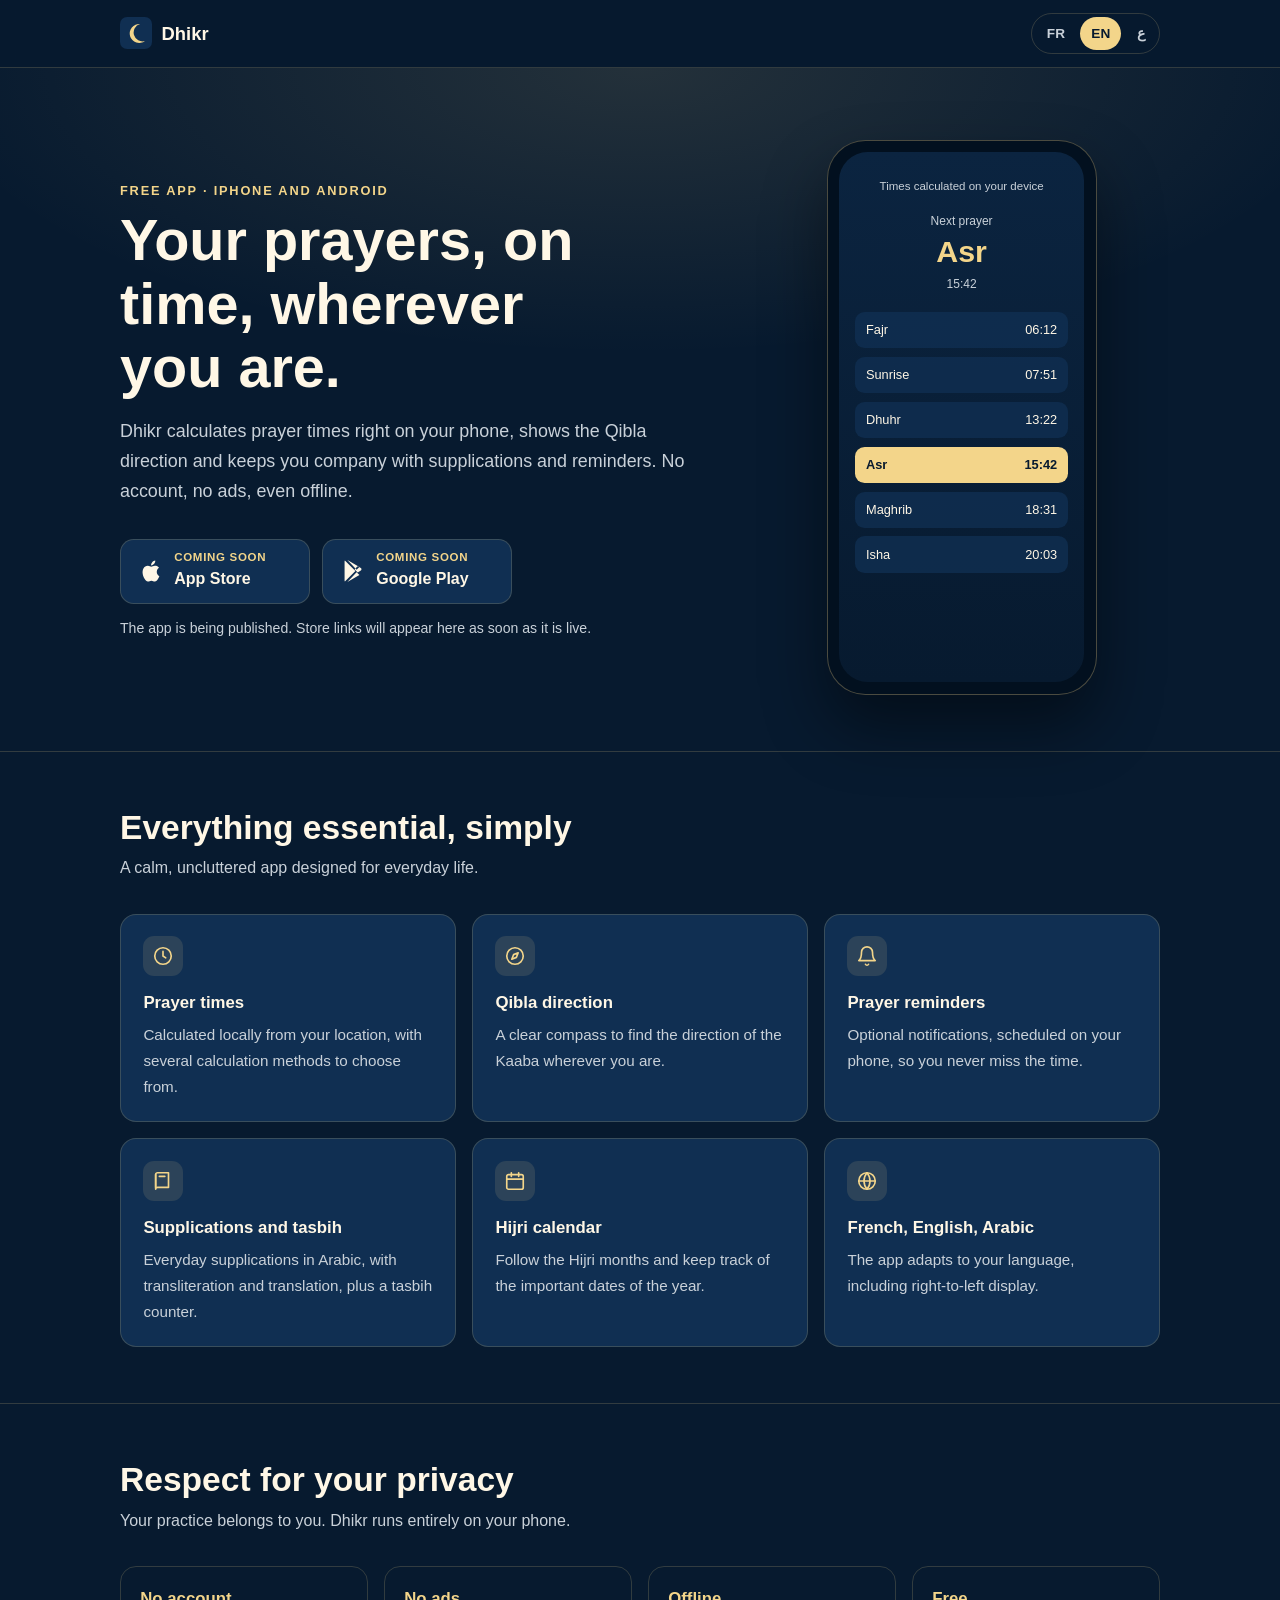
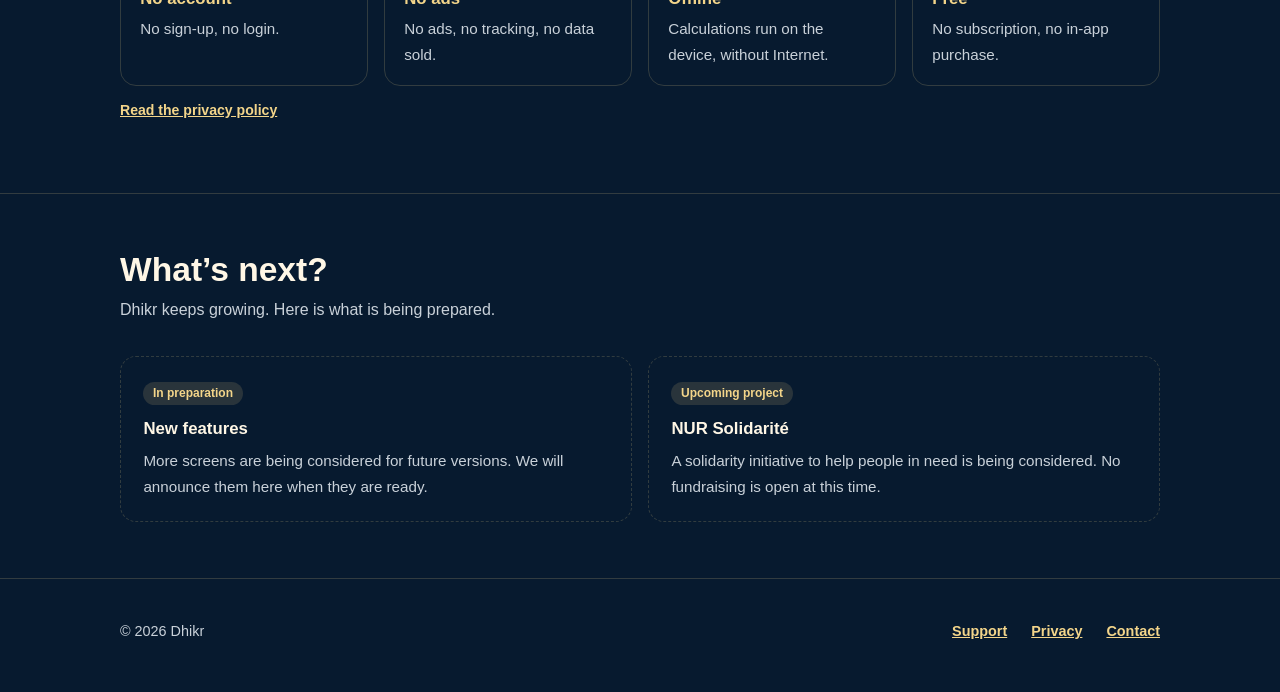
==== index.html @ a5e473da "Ajoute la page d'accueil du site Dhikr (FR/EN/AR) Page vitrine statique : fonctionnalités, confident" ====
<!doctype html>
<html lang="fr" dir="ltr">
  <head>
    <meta charset="utf-8" />
    <meta name="viewport" content="width=device-width, initial-scale=1" />
    <meta name="description" content="Dhikr : horaires de prière, Qibla, invocations et rappels. Gratuit, sans compte, sans publicité, fonctionne hors ligne." />
    <meta name="theme-color" content="#071a2f" />
    <title>Dhikr — Horaires de prière et rappels</title>
    <link rel="icon" href="data:image/svg+xml,%3Csvg xmlns='http://www.w3.org/2000/svg' viewBox='0 0 64 64'%3E%3Crect width='64' height='64' rx='14' fill='%23071a2f'/%3E%3Cpath d='M40 14a19 19 0 1 0 10 34A16 16 0 1 1 40 14z' fill='%23f3d58a'/%3E%3C/svg%3E" />
    <style>
      :root { color-scheme: dark; --night: #071a2f; --night-2: #0b2440; --surface: #102f52; --ivory: #fff7e6; --muted: #c9d1d9; --gold: #f3d58a; --line: rgba(243, 213, 138, .18); }
      * { box-sizing: border-box; }
      html { scroll-behavior: smooth; }
      body { margin: 0; min-height: 100vh; background: var(--night); color: var(--ivory); font: 16px/1.7 -apple-system, BlinkMacSystemFont, "Segoe UI", Tahoma, sans-serif; }
      [dir="rtl"] body { font-family: "Geeza Pro", "Noto Naskh Arabic", Tahoma, -apple-system, sans-serif; font-size: 17px; }
      a { color: var(--gold); font-weight: 650; }
      .wrap { width: min(100% - 2rem, 1040px); margin: 0 auto; }

      header { position: sticky; top: 0; z-index: 10; background: rgba(7, 26, 47, .88); backdrop-filter: blur(10px); -webkit-backdrop-filter: blur(10px); border-bottom: 1px solid var(--line); }
      .bar { display: flex; align-items: center; justify-content: space-between; gap: 1rem; padding: .8rem 0; }
      .brand { display: flex; align-items: center; gap: .6rem; color: var(--ivory); text-decoration: none; font-weight: 750; font-size: 1.15rem; }
      .brand svg { width: 32px; height: 32px; flex: none; }
      .langs { display: flex; gap: .25rem; padding: .2rem; border: 1px solid var(--line); border-radius: 999px; }
      .langs button { appearance: none; border: 0; background: transparent; color: var(--muted); font: inherit; font-size: .85rem; font-weight: 650; padding: .3rem .7rem; border-radius: 999px; cursor: pointer; }
      .langs button[aria-pressed="true"] { background: var(--gold); color: var(--night); }

      .hero { padding: 4.5rem 0 3.5rem; background: radial-gradient(ellipse 80% 60% at 50% 0%, rgba(243, 213, 138, .12), transparent 70%); }
      .hero-grid { display: grid; grid-template-columns: 1.2fr .8fr; gap: 3rem; align-items: center; }
      .eyebrow { color: var(--gold); font-size: .8rem; font-weight: 700; letter-spacing: .14em; text-transform: uppercase; }
      [dir="rtl"] .eyebrow { letter-spacing: 0; font-size: .95rem; }
      h1 { margin: .5rem 0 1rem; font-size: clamp(2.2rem, 6vw, 3.6rem); line-height: 1.1; text-wrap: balance; }
      .lead { color: var(--muted); font-size: 1.12rem; max-width: 34em; margin: 0; }
      .stores { display: flex; flex-wrap: wrap; gap: .75rem; margin-top: 2rem; }
      .store { display: flex; align-items: center; gap: .6rem; padding: .65rem 1.1rem; border: 1px solid var(--line); border-radius: .85rem; background: var(--surface); color: var(--ivory); min-width: 190px; }
      .store svg { width: 26px; height: 26px; flex: none; fill: var(--ivory); }
      .store small { display: block; color: var(--gold); font-size: .72rem; font-weight: 700; letter-spacing: .06em; text-transform: uppercase; line-height: 1.3; }
      [dir="rtl"] .store small { letter-spacing: 0; }
      .store span { font-weight: 700; line-height: 1.3; }
      .note { margin-top: .8rem; color: var(--muted); font-size: .88rem; }

      .phone { justify-self: center; width: min(100%, 270px); aspect-ratio: 9 / 18.5; border-radius: 2.4rem; padding: .7rem; background: #02101f; border: 1px solid rgba(243, 213, 138, .3); box-shadow: 0 2rem 4rem rgba(0, 0, 0, .45); }
      .screen { height: 100%; border-radius: 1.8rem; background: linear-gradient(180deg, var(--night-2), var(--night)); padding: 1.6rem 1rem 1rem; display: flex; flex-direction: column; gap: .55rem; overflow: hidden; }
      .screen .city { color: var(--muted); font-size: .72rem; text-align: center; }
      .screen .next { text-align: center; margin-bottom: .4rem; }
      .screen .next b { display: block; color: var(--gold); font-size: 1.9rem; line-height: 1.2; font-variant-numeric: tabular-nums; }
      .screen .next span { color: var(--muted); font-size: .75rem; }
      .row { display: flex; justify-content: space-between; padding: .45rem .7rem; border-radius: .6rem; background: rgba(16, 47, 82, .8); font-size: .8rem; font-variant-numeric: tabular-nums; }
      .row.on { background: var(--gold); color: var(--night); font-weight: 700; }

      section.block { padding: 3.5rem 0; border-top: 1px solid var(--line); }
      h2 { margin: 0 0 .4rem; font-size: clamp(1.5rem, 4vw, 2.1rem); line-height: 1.2; }
      .sub { color: var(--muted); margin: 0 0 2rem; max-width: 40em; }
      .grid { display: grid; grid-template-columns: repeat(3, 1fr); gap: 1rem; }
      .card { padding: 1.35rem 1.4rem; border: 1px solid var(--line); border-radius: 1rem; background: var(--surface); }
      .card .ic { width: 40px; height: 40px; border-radius: .7rem; display: grid; place-items: center; background: rgba(243, 213, 138, .12); margin-bottom: .8rem; }
      .card .ic svg { width: 22px; height: 22px; stroke: var(--gold); fill: none; stroke-width: 1.8; stroke-linecap: round; stroke-linejoin: round; }
      .card h3 { margin: 0 0 .3rem; font-size: 1.05rem; color: var(--ivory); }
      .card p { margin: 0; color: var(--muted); font-size: .95rem; }

      .promise { display: grid; grid-template-columns: repeat(4, 1fr); gap: 1rem; list-style: none; padding: 0; margin: 0; }
      .promise li { padding: 1.1rem 1.2rem; border-radius: 1rem; border: 1px solid var(--line); color: var(--muted); font-size: .95rem; }
      .promise b { display: block; color: var(--gold); font-size: 1.05rem; margin-bottom: .15rem; }

      .soon { display: grid; grid-template-columns: 1fr 1fr; gap: 1rem; }
      .soon .card { background: transparent; border-style: dashed; }
      .tag { display: inline-block; padding: .1rem .6rem; border-radius: 999px; background: rgba(243, 213, 138, .14); color: var(--gold); font-size: .75rem; font-weight: 700; margin-bottom: .6rem; }

      footer { padding: 2.5rem 0 3rem; border-top: 1px solid var(--line); color: var(--muted); font-size: .9rem; }
      .foot { display: flex; flex-wrap: wrap; gap: 1rem 2rem; justify-content: space-between; align-items: center; }
      .foot nav { display: flex; flex-wrap: wrap; gap: 1rem 1.5rem; }

      @media (max-width: 820px) {
        .hero { padding-top: 3rem; }
        .hero-grid { grid-template-columns: 1fr; gap: 2.5rem; }
        .grid { grid-template-columns: 1fr 1fr; }
        .promise { grid-template-columns: 1fr 1fr; }
      }
      @media (max-width: 540px) {
        .grid, .promise, .soon { grid-template-columns: 1fr; }
        .store { flex: 1 1 100%; }
        .brand span { display: none; }
      }
    </style>
  </head>
  <body>
    <header>
      <div class="wrap bar">
        <a class="brand" href="#top" aria-label="Dhikr">
          <svg viewBox="0 0 64 64" aria-hidden="true"><rect width="64" height="64" rx="14" fill="#102f52"/><path d="M40 14a19 19 0 1 0 10 34A16 16 0 1 1 40 14z" fill="#f3d58a"/></svg>
          <span>Dhikr</span>
        </a>
        <div class="langs" role="group" aria-label="Langue / Language / اللغة">
          <button type="button" data-lang="fr" aria-pressed="true">FR</button>
          <button type="button" data-lang="en" aria-pressed="false">EN</button>
          <button type="button" data-lang="ar" aria-pressed="false">ع</button>
        </div>
      </div>
    </header>

    <main id="top">
      <section class="hero">
        <div class="wrap hero-grid">
          <div>
            <div class="eyebrow" data-i18n="eyebrow">Application gratuite · iPhone et Android</div>
            <h1 data-i18n="title">Vos prières, à l’heure, où que vous soyez.</h1>
            <p class="lead" data-i18n="lead">Dhikr calcule les horaires de prière directement sur votre téléphone, indique la direction de la Qibla et vous accompagne avec des invocations et des rappels. Sans compte, sans publicité, même hors ligne.</p>
            <div class="stores">
              <div class="store">
                <svg viewBox="0 0 24 24" aria-hidden="true"><path d="M16.4 12.6c0-2.4 2-3.6 2.1-3.6-1.1-1.7-2.9-1.9-3.5-1.9-1.5-.2-2.9.9-3.7.9-.8 0-1.9-.9-3.2-.8-1.6 0-3.1 1-4 2.4-1.7 3-.4 7.4 1.2 9.8.8 1.2 1.8 2.5 3 2.4 1.2 0 1.7-.8 3.1-.8 1.5 0 1.9.8 3.2.8 1.3 0 2.1-1.2 2.9-2.4.9-1.4 1.3-2.7 1.3-2.8 0 0-2.4-.9-2.4-4zM14 5.4c.7-.8 1.1-1.9 1-3-1 0-2.1.7-2.8 1.5-.6.7-1.2 1.8-1 2.9 1.1.1 2.1-.6 2.8-1.4z"/></svg>
                <div><small data-i18n="soon">Bientôt</small><span>App Store</span></div>
              </div>
              <div class="store">
                <svg viewBox="0 0 24 24" aria-hidden="true"><path d="M3.6 2.3c-.2.2-.3.5-.3.9v17.6c0 .4.1.7.3.9l9.7-9.7L3.6 2.3zm10.8 10.8 2.6 2.6-11.1 6.4 8.5-9zm3.9-3.9-2.9-1.7-2.9 2.9 2.9 2.9 2.9-1.7c.8-.5.8-1.9 0-2.4zM5.9 1.9l11.1 6.4-2.6 2.6-8.5-9z"/></svg>
                <div><small data-i18n="soon">Bientôt</small><span>Google Play</span></div>
              </div>
            </div>
            <p class="note" data-i18n="storeNote">L’application est en cours de publication. Les liens apparaîtront ici dès sa mise en ligne.</p>
          </div>

          <div class="phone" aria-hidden="true">
            <div class="screen">
              <div class="city" data-i18n="mockCity">Horaires calculés sur l’appareil</div>
              <div class="next"><span data-i18n="mockNext">Prochaine prière</span><b data-i18n="asr">Asr</b><span>15:42</span></div>
              <div class="row"><span data-i18n="fajr">Fajr</span><span>06:12</span></div>
              <div class="row"><span data-i18n="sunrise">Lever du soleil</span><span>07:51</span></div>
              <div class="row"><span data-i18n="dhuhr">Dhuhr</span><span>13:22</span></div>
              <div class="row on"><span data-i18n="asr">Asr</span><span>15:42</span></div>
              <div class="row"><span data-i18n="maghrib">Maghrib</span><span>18:31</span></div>
              <div class="row"><span data-i18n="isha">Isha</span><span>20:03</span></div>
            </div>
          </div>
        </div>
      </section>

      <section class="block" id="features">
        <div class="wrap">
          <h2 data-i18n="featTitle">Tout l’essentiel, simplement</h2>
          <p class="sub" data-i18n="featSub">Une application sobre et apaisante, pensée pour le quotidien.</p>
          <div class="grid">
            <div class="card">
              <div class="ic"><svg viewBox="0 0 24 24"><circle cx="12" cy="12" r="9"/><path d="M12 7v5l3 2"/></svg></div>
              <h3 data-i18n="f1t">Horaires de prière</h3>
              <p data-i18n="f1p">Calculés localement selon votre position, avec plusieurs méthodes de calcul au choix.</p>
            </div>
            <div class="card">
              <div class="ic"><svg viewBox="0 0 24 24"><circle cx="12" cy="12" r="9"/><path d="m15.5 8.5-2 5-5 2 2-5z"/></svg></div>
              <h3 data-i18n="f2t">Direction de la Qibla</h3>
              <p data-i18n="f2p">Une boussole claire pour trouver la direction de la Kaaba où que vous soyez.</p>
            </div>
            <div class="card">
              <div class="ic"><svg viewBox="0 0 24 24"><path d="M6 8a6 6 0 0 1 12 0c0 7 3 9 3 9H3s3-2 3-9"/><path d="M10.3 21a1.9 1.9 0 0 0 3.4 0"/></svg></div>
              <h3 data-i18n="f3t">Rappels de prière</h3>
              <p data-i18n="f3p">Des notifications facultatives, programmées sur votre téléphone, pour ne pas manquer l’heure.</p>
            </div>
            <div class="card">
              <div class="ic"><svg viewBox="0 0 24 24"><path d="M4 5a2 2 0 0 1 2-2h12v16H6a2 2 0 0 0-2 2z"/><path d="M4 19V5M8 7h6"/></svg></div>
              <h3 data-i18n="f4t">Invocations et tasbih</h3>
              <p data-i18n="f4p">Des invocations du quotidien en arabe, avec translittération et traduction, et un compteur de tasbih.</p>
            </div>
            <div class="card">
              <div class="ic"><svg viewBox="0 0 24 24"><rect x="3" y="5" width="18" height="16" rx="2"/><path d="M3 10h18M8 3v4M16 3v4"/></svg></div>
              <h3 data-i18n="f5t">Calendrier hégirien</h3>
              <p data-i18n="f5p">Suivez les mois hégiriens et repérez les dates importantes de l’année.</p>
            </div>
            <div class="card">
              <div class="ic"><svg viewBox="0 0 24 24"><circle cx="12" cy="12" r="9"/><path d="M3 12h18M12 3a14 14 0 0 1 0 18M12 3a14 14 0 0 0 0 18"/></svg></div>
              <h3 data-i18n="f6t">Français, anglais, arabe</h3>
              <p data-i18n="f6p">L’application s’adapte à votre langue, y compris l’affichage de droite à gauche.</p>
            </div>
          </div>
        </div>
      </section>

      <section class="block" id="privacy">
        <div class="wrap">
          <h2 data-i18n="privTitle">Respect de votre vie privée</h2>
          <p class="sub" data-i18n="privSub">Votre pratique vous appartient. Dhikr fonctionne entièrement sur votre téléphone.</p>
          <ul class="promise">
            <li><b data-i18n="p1t">Sans compte</b><span data-i18n="p1p">Aucune inscription, aucune connexion.</span></li>
            <li><b data-i18n="p2t">Sans publicité</b><span data-i18n="p2p">Ni pub, ni suivi, ni revente de données.</span></li>
            <li><b data-i18n="p3t">Hors ligne</b><span data-i18n="p3p">Les calculs se font sur l’appareil, sans Internet.</span></li>
            <li><b data-i18n="p4t">Gratuit</b><span data-i18n="p4p">Aucun abonnement ni achat intégré.</span></li>
          </ul>
          <p class="note"><a href="privacy.html" data-i18n="privLink">Lire la politique de confidentialité</a></p>
        </div>
      </section>

      <section class="block" id="soon">
        <div class="wrap">
          <h2 data-i18n="soonTitle">Et ensuite&nbsp;?</h2>
          <p class="sub" data-i18n="soonSub">Dhikr continue de grandir. Voici ce qui est en préparation.</p>
          <div class="soon">
            <div class="card">
              <span class="tag" data-i18n="tagPrep">En préparation</span>
              <h3 data-i18n="s1t">De nouvelles fonctionnalités</h3>
              <p data-i18n="s1p">D’autres écrans sont à l’étude pour les prochaines versions. Nous les annoncerons ici lorsqu’ils seront prêts.</p>
            </div>
            <div class="card">
              <span class="tag" data-i18n="tagProject">Projet à venir</span>
              <h3>NUR Solidarité</h3>
              <p data-i18n="s2p">Une initiative solidaire pour aider les personnes dans le besoin est en cours de réflexion. Aucune collecte n’est ouverte pour le moment.</p>
            </div>
          </div>
        </div>
      </section>
    </main>

    <footer>
      <div class="wrap foot">
        <div>© 2026 Dhikr</div>
        <nav>
          <a href="support.html" data-i18n="navSupport">Assistance</a>
          <a href="privacy.html" data-i18n="navPrivacy">Confidentialité</a>
          <a href="mailto:saidtarekflst@gmail.com" data-i18n="navContact">Contact</a>
        </nav>
      </div>
    </footer>

    <script>
      (function () {
        var T = {
          en: {
            _title: "Dhikr — Prayer times and reminders",
            eyebrow: "Free app · iPhone and Android",
            title: "Your prayers, on time, wherever you are.",
            lead: "Dhikr calculates prayer times right on your phone, shows the Qibla direction and keeps you company with supplications and reminders. No account, no ads, even offline.",
            soon: "Coming soon",
            storeNote: "The app is being published. Store links will appear here as soon as it is live.",
            mockCity: "Times calculated on your device",
            mockNext: "Next prayer",
            fajr: "Fajr", sunrise: "Sunrise", dhuhr: "Dhuhr", asr: "Asr", maghrib: "Maghrib", isha: "Isha",
            featTitle: "Everything essential, simply",
            featSub: "A calm, uncluttered app designed for everyday life.",
            f1t: "Prayer times", f1p: "Calculated locally from your location, with several calculation methods to choose from.",
            f2t: "Qibla direction", f2p: "A clear compass to find the direction of the Kaaba wherever you are.",
            f3t: "Prayer reminders", f3p: "Optional notifications, scheduled on your phone, so you never miss the time.",
            f4t: "Supplications and tasbih", f4p: "Everyday supplications in Arabic, with transliteration and translation, plus a tasbih counter.",
            f5t: "Hijri calendar", f5p: "Follow the Hijri months and keep track of the important dates of the year.",
            f6t: "French, English, Arabic", f6p: "The app adapts to your language, including right-to-left display.",
            privTitle: "Respect for your privacy",
            privSub: "Your practice belongs to you. Dhikr runs entirely on your phone.",
            p1t: "No account", p1p: "No sign-up, no login.",
            p2t: "No ads", p2p: "No ads, no tracking, no data sold.",
            p3t: "Offline", p3p: "Calculations run on the device, without Internet.",
            p4t: "Free", p4p: "No subscription, no in-app purchase.",
            privLink: "Read the privacy policy",
            soonTitle: "What’s next?",
            soonSub: "Dhikr keeps growing. Here is what is being prepared.",
            tagPrep: "In preparation", tagProject: "Upcoming project",
            s1t: "New features", s1p: "More screens are being considered for future versions. We will announce them here when they are ready.",
            s2p: "A solidarity initiative to help people in need is being considered. No fundraising is open at this time.",
            navSupport: "Support", navPrivacy: "Privacy", navContact: "Contact"
          },
          ar: {
            _title: "ذِكْر — مواقيت الصلاة والتذكير",
            eyebrow: "تطبيق مجاني · آيفون وأندرويد",
            title: "صلاتك في وقتها، أينما كنت.",
            lead: "يحسب «ذِكْر» مواقيت الصلاة مباشرة على هاتفك، ويحدد اتجاه القبلة، ويرافقك بالأدعية والتذكيرات. دون حساب، ودون إعلانات، حتى دون اتصال بالإنترنت.",
            soon: "قريبًا",
            storeNote: "التطبيق قيد النشر. ستظهر روابط المتاجر هنا فور إتاحته.",
            mockCity: "مواقيت محسوبة على جهازك",
            mockNext: "الصلاة القادمة",
            fajr: "الفجر", sunrise: "الشروق", dhuhr: "الظهر", asr: "العصر", maghrib: "المغرب", isha: "العشاء",
            featTitle: "كل ما هو أساسي، ببساطة",
            featSub: "تطبيق هادئ وبسيط، مصمم للحياة اليومية.",
            f1t: "مواقيت الصلاة", f1p: "تُحسب محليًا حسب موقعك، مع عدة طرق حساب للاختيار.",
            f2t: "اتجاه القبلة", f2p: "بوصلة واضحة لمعرفة اتجاه الكعبة أينما كنت.",
            f3t: "تذكير بالصلاة", f3p: "إشعارات اختيارية تُبرمج على هاتفك حتى لا يفوتك الوقت.",
            f4t: "الأدعية والتسبيح", f4p: "أدعية يومية بالعربية، مع النطق بالحروف اللاتينية والترجمة، وعدّاد للتسبيح.",
            f5t: "التقويم الهجري", f5p: "تابع الأشهر الهجرية والمناسبات المهمة في السنة.",
            f6t: "الفرنسية والإنجليزية والعربية", f6p: "يتكيف التطبيق مع لغتك، بما في ذلك العرض من اليمين إلى اليسار.",
            privTitle: "احترام خصوصيتك",
            privSub: "عبادتك ملك لك. يعمل «ذِكْر» بالكامل على هاتفك.",
            p1t: "دون حساب", p1p: "لا تسجيل ولا دخول.",
            p2t: "دون إعلانات", p2p: "لا إعلانات ولا تتبع ولا بيع للبيانات.",
            p3t: "دون إنترنت", p3p: "تتم الحسابات على الجهاز دون اتصال.",
            p4t: "مجاني", p4p: "لا اشتراك ولا مشتريات داخل التطبيق.",
            privLink: "اقرأ سياسة الخصوصية (بالفرنسية)",
            soonTitle: "وماذا بعد؟",
            soonSub: "«ذِكْر» يواصل النمو. إليك ما يجري إعداده.",
            tagPrep: "قيد الإعداد", tagProject: "مشروع قادم",
            s1t: "ميزات جديدة", s1p: "شاشات أخرى قيد الدراسة للإصدارات القادمة. سنعلن عنها هنا عندما تكون جاهزة.",
            s2p: "مبادرة تضامنية لمساعدة المحتاجين قيد التفكير. لا يوجد أي جمع للتبرعات حاليًا.",
            navSupport: "المساعدة", navPrivacy: "الخصوصية", navContact: "اتصل بنا"
          }
        };
        var nodes = document.querySelectorAll("[data-i18n]");
        var fr = { _title: document.title };
        nodes.forEach(function (n) { fr[n.getAttribute("data-i18n")] = n.textContent; });
        T.fr = fr;

        function apply(lang) {
          var d = T[lang] || T.fr;
          nodes.forEach(function (n) {
            var k = n.getAttribute("data-i18n");
            if (d[k] != null) n.textContent = d[k];
          });
          document.title = d._title;
          document.documentElement.lang = lang;
          document.documentElement.dir = lang === "ar" ? "rtl" : "ltr";
          document.querySelectorAll(".langs button").forEach(function (b) {
            b.setAttribute("aria-pressed", String(b.getAttribute("data-lang") === lang));
          });
          try { localStorage.setItem("dhikr-lang", lang); } catch (e) {}
        }

        var saved = null;
        try { saved = localStorage.getItem("dhikr-lang"); } catch (e) {}
        var nav = (navigator.language || "fr").slice(0, 2);
        var start = saved || (T[nav] ? nav : "fr");
        if (start !== "fr") apply(start);

        document.querySelectorAll(".langs button").forEach(function (b) {
          b.addEventListener("click", function () { apply(b.getAttribute("data-lang")); });
        });
      })();
    </script>
  </body>
</html>
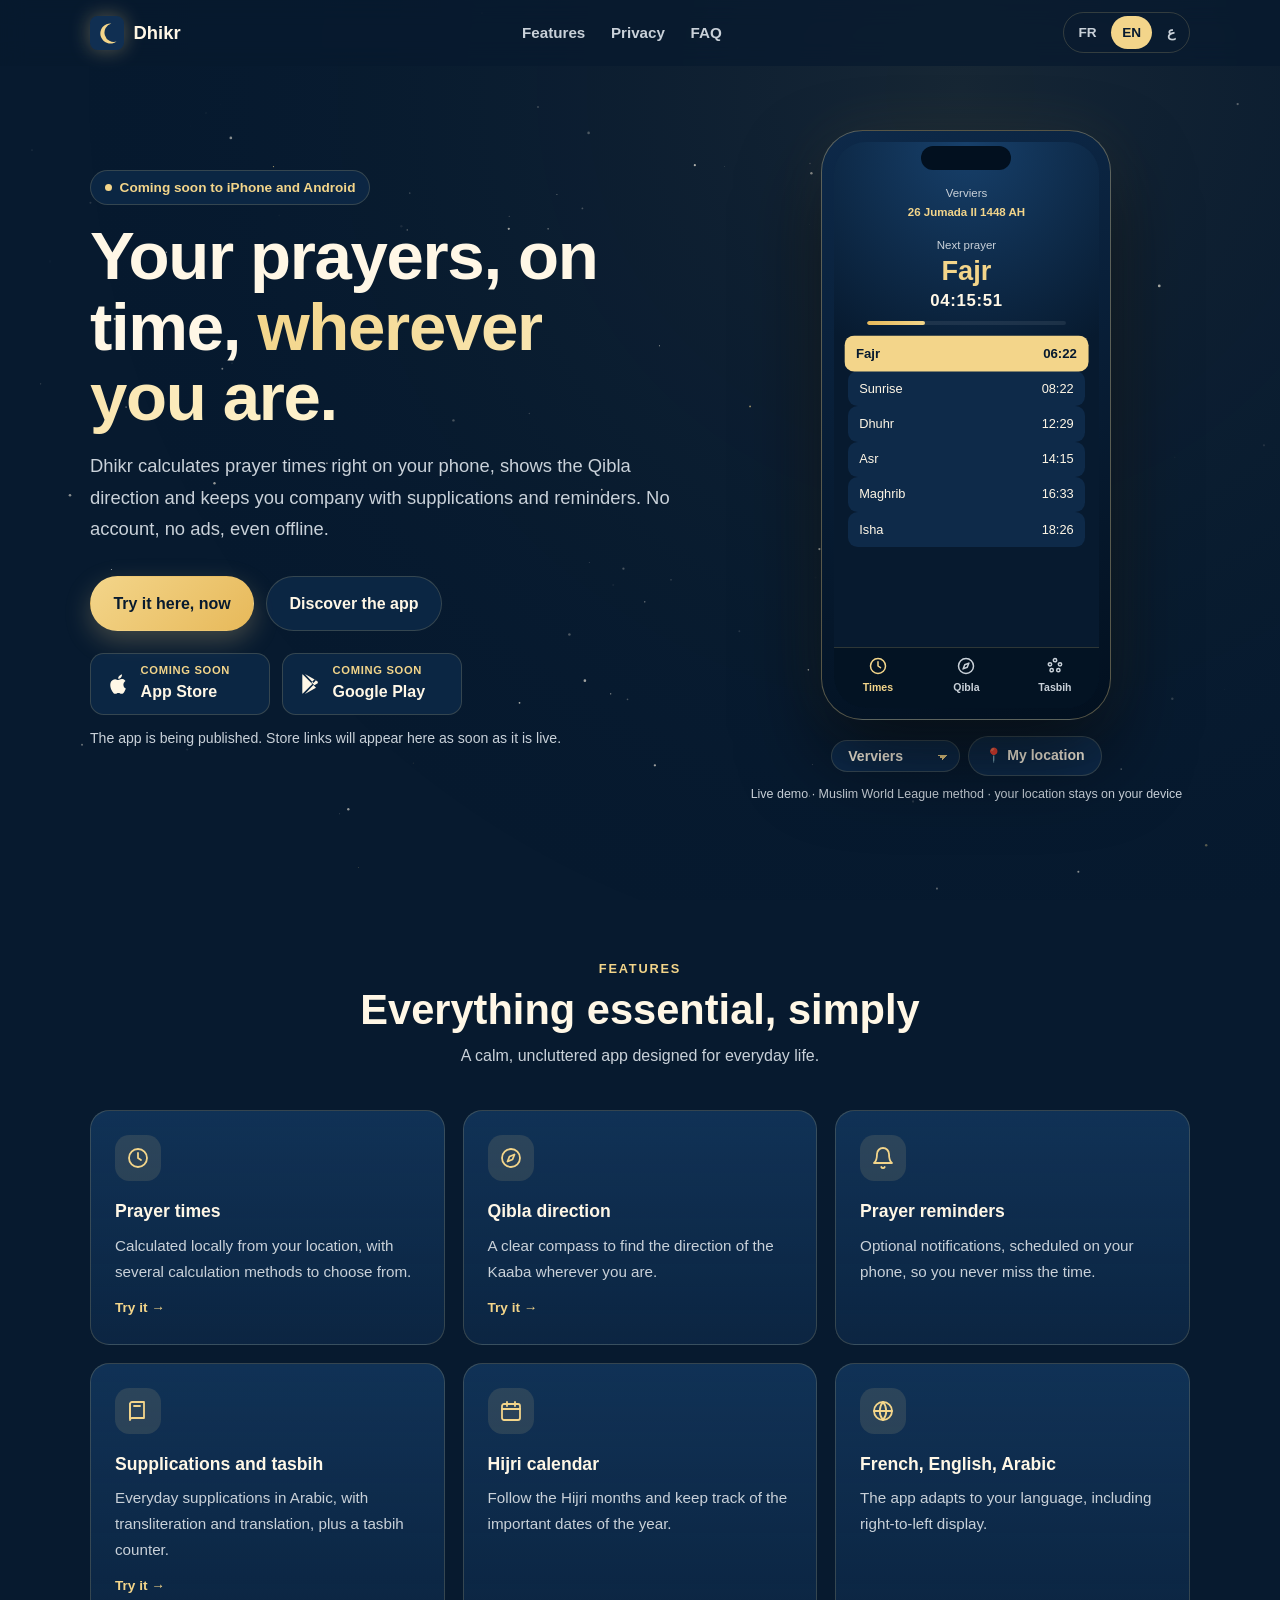
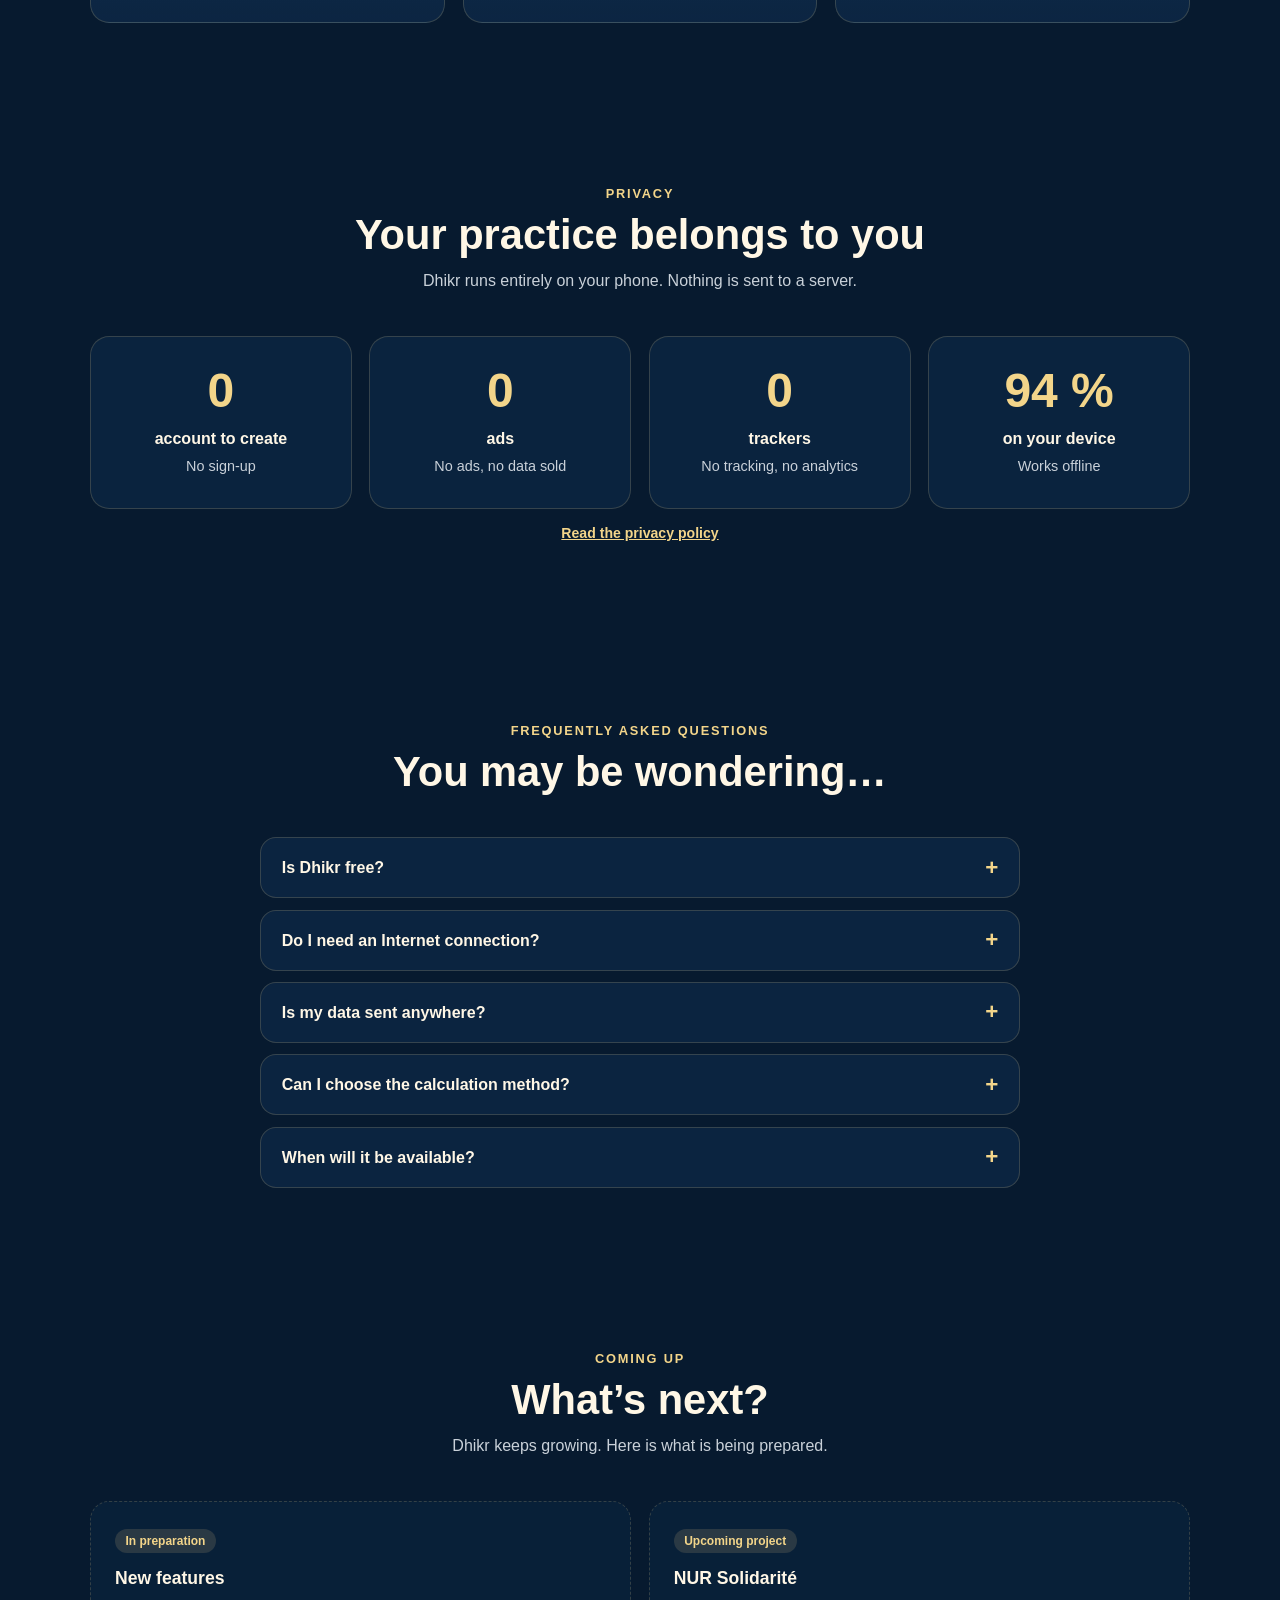
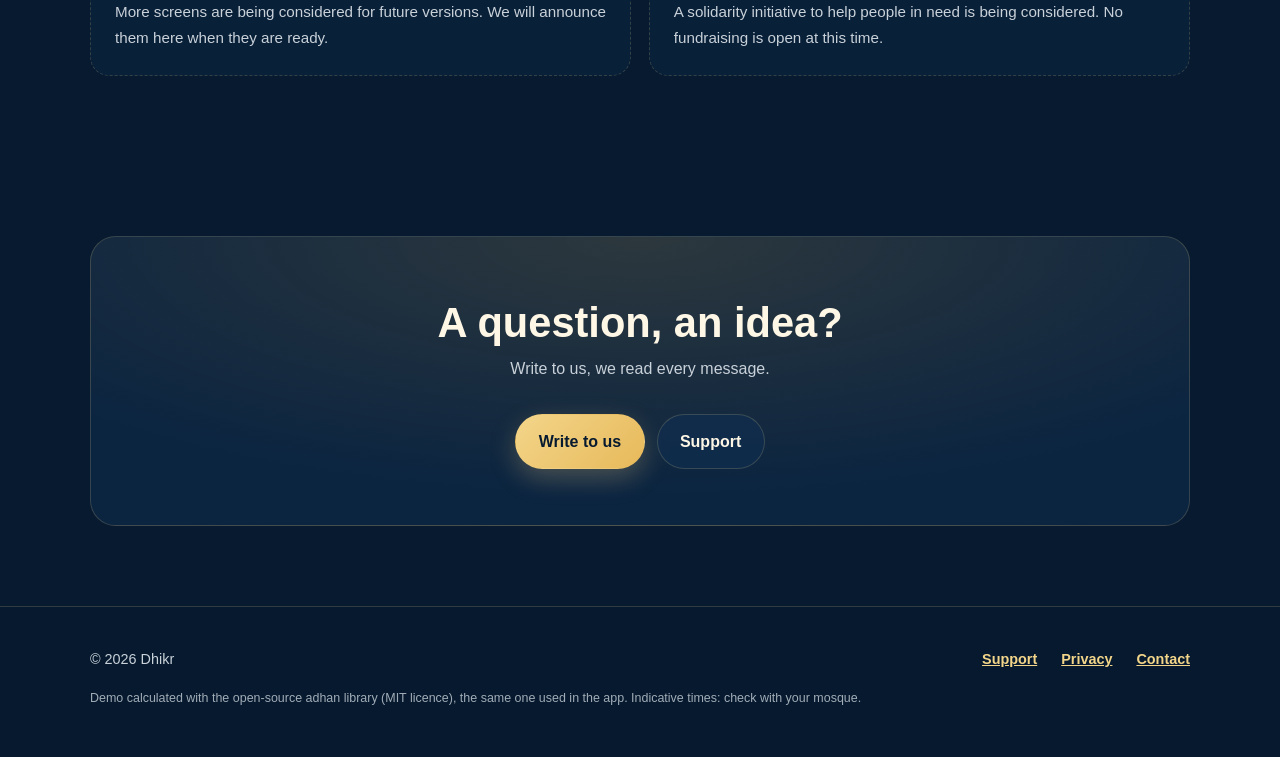
==== commit 84b6ba39: "Rend le site Dhikr interactif et plus vivant - Ciel étoilé animé, apparitions au défilement, cartes " ====
--- a/index.html
+++ b/index.html
@@ -2,93 +2,223 @@
 <html lang="fr" dir="ltr">
   <head>
     <meta charset="utf-8" />
-    <meta name="viewport" content="width=device-width, initial-scale=1" />
+    <meta name="viewport" content="width=device-width, initial-scale=1, viewport-fit=cover" />
     <meta name="description" content="Dhikr : horaires de prière, Qibla, invocations et rappels. Gratuit, sans compte, sans publicité, fonctionne hors ligne." />
     <meta name="theme-color" content="#071a2f" />
     <title>Dhikr — Horaires de prière et rappels</title>
     <link rel="icon" href="data:image/svg+xml,%3Csvg xmlns='http://www.w3.org/2000/svg' viewBox='0 0 64 64'%3E%3Crect width='64' height='64' rx='14' fill='%23071a2f'/%3E%3Cpath d='M40 14a19 19 0 1 0 10 34A16 16 0 1 1 40 14z' fill='%23f3d58a'/%3E%3C/svg%3E" />
     <style>
-      :root { color-scheme: dark; --night: #071a2f; --night-2: #0b2440; --surface: #102f52; --ivory: #fff7e6; --muted: #c9d1d9; --gold: #f3d58a; --line: rgba(243, 213, 138, .18); }
+      :root {
+        color-scheme: dark;
+        --night: #071a2f; --night-2: #0b2440; --surface: #102f52; --surface-2: #143a63;
+        --ivory: #fff7e6; --muted: #c9d1d9; --gold: #f3d58a; --gold-2: #e7b95a;
+        --line: rgba(243, 213, 138, .18); --glow: rgba(243, 213, 138, .35);
+      }
       * { box-sizing: border-box; }
       html { scroll-behavior: smooth; }
-      body { margin: 0; min-height: 100vh; background: var(--night); color: var(--ivory); font: 16px/1.7 -apple-system, BlinkMacSystemFont, "Segoe UI", Tahoma, sans-serif; }
+      body { margin: 0; min-height: 100vh; background: var(--night); color: var(--ivory); font: 16px/1.7 -apple-system, BlinkMacSystemFont, "Segoe UI", Tahoma, sans-serif; overflow-x: hidden; }
       [dir="rtl"] body { font-family: "Geeza Pro", "Noto Naskh Arabic", Tahoma, -apple-system, sans-serif; font-size: 17px; }
       a { color: var(--gold); font-weight: 650; }
-      .wrap { width: min(100% - 2rem, 1040px); margin: 0 auto; }
-
-      header { position: sticky; top: 0; z-index: 10; background: rgba(7, 26, 47, .88); backdrop-filter: blur(10px); -webkit-backdrop-filter: blur(10px); border-bottom: 1px solid var(--line); }
-      .bar { display: flex; align-items: center; justify-content: space-between; gap: 1rem; padding: .8rem 0; }
+      button { font: inherit; color: inherit; }
+      .wrap { width: min(100% - 2rem, 1100px); margin: 0 auto; }
+      .ar-text { font-family: "Geeza Pro", "Noto Naskh Arabic", "Traditional Arabic", Tahoma, serif; direction: rtl; }
+
+      /* Ciel étoilé */
+      #sky { position: fixed; inset: 0; width: 100%; height: 100%; z-index: 0; pointer-events: none; }
+      header, main, footer { position: relative; z-index: 1; }
+
+      /* En-tête */
+      header { position: sticky; top: 0; z-index: 20; background: rgba(7, 26, 47, .72); backdrop-filter: blur(12px); -webkit-backdrop-filter: blur(12px); border-bottom: 1px solid transparent; transition: border-color .3s, background .3s; }
+      header.scrolled { border-color: var(--line); background: rgba(7, 26, 47, .9); }
+      .bar { display: flex; align-items: center; justify-content: space-between; gap: 1rem; padding: .75rem 0; }
       .brand { display: flex; align-items: center; gap: .6rem; color: var(--ivory); text-decoration: none; font-weight: 750; font-size: 1.15rem; }
-      .brand svg { width: 32px; height: 32px; flex: none; }
-      .langs { display: flex; gap: .25rem; padding: .2rem; border: 1px solid var(--line); border-radius: 999px; }
-      .langs button { appearance: none; border: 0; background: transparent; color: var(--muted); font: inherit; font-size: .85rem; font-weight: 650; padding: .3rem .7rem; border-radius: 999px; cursor: pointer; }
+      .brand svg { width: 34px; height: 34px; flex: none; filter: drop-shadow(0 0 10px var(--glow)); }
+      .menu { display: flex; gap: 1.6rem; }
+      .menu a { color: var(--muted); text-decoration: none; font-weight: 600; font-size: .95rem; position: relative; }
+      .menu a::after { content: ""; position: absolute; inset-inline: 0; bottom: -4px; height: 2px; background: var(--gold); transform: scaleX(0); transition: transform .25s; }
+      .menu a:hover { color: var(--ivory); }
+      .menu a:hover::after { transform: scaleX(1); }
+      .langs { display: flex; gap: .2rem; padding: .2rem; border: 1px solid var(--line); border-radius: 999px; }
+      .langs button { appearance: none; border: 0; background: transparent; color: var(--muted); font-size: .85rem; font-weight: 650; padding: .3rem .7rem; border-radius: 999px; cursor: pointer; transition: background .2s, color .2s; }
       .langs button[aria-pressed="true"] { background: var(--gold); color: var(--night); }
 
-      .hero { padding: 4.5rem 0 3.5rem; background: radial-gradient(ellipse 80% 60% at 50% 0%, rgba(243, 213, 138, .12), transparent 70%); }
-      .hero-grid { display: grid; grid-template-columns: 1.2fr .8fr; gap: 3rem; align-items: center; }
-      .eyebrow { color: var(--gold); font-size: .8rem; font-weight: 700; letter-spacing: .14em; text-transform: uppercase; }
-      [dir="rtl"] .eyebrow { letter-spacing: 0; font-size: .95rem; }
-      h1 { margin: .5rem 0 1rem; font-size: clamp(2.2rem, 6vw, 3.6rem); line-height: 1.1; text-wrap: balance; }
-      .lead { color: var(--muted); font-size: 1.12rem; max-width: 34em; margin: 0; }
-      .stores { display: flex; flex-wrap: wrap; gap: .75rem; margin-top: 2rem; }
-      .store { display: flex; align-items: center; gap: .6rem; padding: .65rem 1.1rem; border: 1px solid var(--line); border-radius: .85rem; background: var(--surface); color: var(--ivory); min-width: 190px; }
-      .store svg { width: 26px; height: 26px; flex: none; fill: var(--ivory); }
-      .store small { display: block; color: var(--gold); font-size: .72rem; font-weight: 700; letter-spacing: .06em; text-transform: uppercase; line-height: 1.3; }
+      /* Hero */
+      .hero { padding: 4rem 0 4.5rem; }
+      .hero-grid { display: grid; grid-template-columns: 1.15fr .85fr; gap: 3rem; align-items: center; }
+      .chip { display: inline-flex; align-items: center; gap: .5rem; padding: .3rem .85rem; border: 1px solid var(--line); border-radius: 999px; background: rgba(16, 47, 82, .6); color: var(--gold); font-size: .85rem; font-weight: 650; }
+      .chip .dot { width: 7px; height: 7px; border-radius: 50%; background: var(--gold); box-shadow: 0 0 0 0 var(--glow); animation: pulse 2s infinite; }
+      @keyframes pulse { 0% { box-shadow: 0 0 0 0 rgba(243, 213, 138, .6); } 70% { box-shadow: 0 0 0 10px rgba(243, 213, 138, 0); } 100% { box-shadow: 0 0 0 0 rgba(243, 213, 138, 0); } }
+      h1 { margin: 1rem 0 1.1rem; font-size: clamp(2.4rem, 6.4vw, 4.2rem); line-height: 1.05; letter-spacing: -.02em; text-wrap: balance; }
+      [dir="rtl"] h1 { letter-spacing: 0; line-height: 1.3; }
+      h1 .shine { background: linear-gradient(100deg, var(--gold) 0%, #fff3cf 40%, var(--gold-2) 60%, var(--gold) 100%); background-size: 250% 100%; -webkit-background-clip: text; background-clip: text; color: transparent; animation: shine 6s linear infinite; }
+      @keyframes shine { to { background-position: -250% 0; } }
+      .lead { color: var(--muted); font-size: 1.15rem; max-width: 34em; margin: 0; }
+      .cta { display: flex; flex-wrap: wrap; gap: .75rem; margin-top: 2rem; }
+      .btn { display: inline-flex; align-items: center; gap: .5rem; padding: .8rem 1.4rem; border-radius: 999px; font-weight: 700; text-decoration: none; cursor: pointer; border: 1px solid var(--line); transition: transform .2s, box-shadow .2s, background .2s; }
+      .btn:hover { transform: translateY(-2px); }
+      .btn.primary { background: linear-gradient(135deg, var(--gold), var(--gold-2)); color: var(--night); border-color: transparent; box-shadow: 0 .6rem 1.6rem rgba(243, 213, 138, .25); }
+      .btn.primary:hover { box-shadow: 0 .9rem 2.2rem rgba(243, 213, 138, .4); }
+      .btn.ghost { background: rgba(16, 47, 82, .6); color: var(--ivory); }
+      .stores { display: flex; flex-wrap: wrap; gap: .75rem; margin-top: 1.4rem; }
+      .store { display: flex; align-items: center; gap: .6rem; padding: .55rem 1rem; border: 1px solid var(--line); border-radius: .85rem; background: rgba(16, 47, 82, .6); color: var(--ivory); min-width: 180px; }
+      .store svg { width: 24px; height: 24px; flex: none; fill: var(--ivory); }
+      .store small { display: block; color: var(--gold); font-size: .7rem; font-weight: 700; letter-spacing: .06em; text-transform: uppercase; line-height: 1.3; }
       [dir="rtl"] .store small { letter-spacing: 0; }
       .store span { font-weight: 700; line-height: 1.3; }
       .note { margin-top: .8rem; color: var(--muted); font-size: .88rem; }
 
-      .phone { justify-self: center; width: min(100%, 270px); aspect-ratio: 9 / 18.5; border-radius: 2.4rem; padding: .7rem; background: #02101f; border: 1px solid rgba(243, 213, 138, .3); box-shadow: 0 2rem 4rem rgba(0, 0, 0, .45); }
-      .screen { height: 100%; border-radius: 1.8rem; background: linear-gradient(180deg, var(--night-2), var(--night)); padding: 1.6rem 1rem 1rem; display: flex; flex-direction: column; gap: .55rem; overflow: hidden; }
-      .screen .city { color: var(--muted); font-size: .72rem; text-align: center; }
-      .screen .next { text-align: center; margin-bottom: .4rem; }
-      .screen .next b { display: block; color: var(--gold); font-size: 1.9rem; line-height: 1.2; font-variant-numeric: tabular-nums; }
-      .screen .next span { color: var(--muted); font-size: .75rem; }
-      .row { display: flex; justify-content: space-between; padding: .45rem .7rem; border-radius: .6rem; background: rgba(16, 47, 82, .8); font-size: .8rem; font-variant-numeric: tabular-nums; }
-      .row.on { background: var(--gold); color: var(--night); font-weight: 700; }
-
-      section.block { padding: 3.5rem 0; border-top: 1px solid var(--line); }
-      h2 { margin: 0 0 .4rem; font-size: clamp(1.5rem, 4vw, 2.1rem); line-height: 1.2; }
-      .sub { color: var(--muted); margin: 0 0 2rem; max-width: 40em; }
-      .grid { display: grid; grid-template-columns: repeat(3, 1fr); gap: 1rem; }
-      .card { padding: 1.35rem 1.4rem; border: 1px solid var(--line); border-radius: 1rem; background: var(--surface); }
-      .card .ic { width: 40px; height: 40px; border-radius: .7rem; display: grid; place-items: center; background: rgba(243, 213, 138, .12); margin-bottom: .8rem; }
-      .card .ic svg { width: 22px; height: 22px; stroke: var(--gold); fill: none; stroke-width: 1.8; stroke-linecap: round; stroke-linejoin: round; }
-      .card h3 { margin: 0 0 .3rem; font-size: 1.05rem; color: var(--ivory); }
+      /* Téléphone interactif */
+      .phone-col { display: flex; flex-direction: column; align-items: center; gap: 1rem; }
+      .phone-stage { perspective: 1200px; }
+      .phone { position: relative; width: 290px; height: 590px; border-radius: 2.6rem; padding: .7rem; background: linear-gradient(160deg, #0d2949, #02101f); border: 1px solid rgba(243, 213, 138, .35); box-shadow: 0 2.5rem 5rem rgba(0, 0, 0, .55), 0 0 4rem rgba(243, 213, 138, .08); transform-style: preserve-3d; transition: transform .2s ease-out; animation: float 6s ease-in-out infinite; }
+      @keyframes float { 50% { translate: 0 -10px; } }
+      .notch { position: absolute; top: .95rem; left: 50%; translate: -50% 0; width: 90px; height: 24px; border-radius: 999px; background: #02101f; z-index: 3; }
+      .screen { position: relative; height: 100%; border-radius: 2rem; background: radial-gradient(ellipse 120% 60% at 50% 0%, #17406b, var(--night) 70%); overflow: hidden; display: flex; flex-direction: column; }
+      .scr-top { padding: 2.6rem 1rem .5rem; text-align: center; }
+      .scr-top .city { color: var(--muted); font-size: .72rem; }
+      .scr-top .hijri { color: var(--gold); font-size: .72rem; font-weight: 600; }
+      .panes { position: relative; flex: 1; }
+      .pane { position: absolute; inset: 0; padding: .3rem .9rem .8rem; display: flex; flex-direction: column; gap: .4rem; opacity: 0; transform: translateY(12px); pointer-events: none; transition: opacity .35s, transform .35s; }
+      .pane.active { opacity: 1; transform: none; pointer-events: auto; }
+      .next { text-align: center; margin-bottom: .3rem; }
+      .next .lbl { color: var(--muted); font-size: .72rem; }
+      .next b { display: block; color: var(--gold); font-size: 1.7rem; line-height: 1.15; }
+      .next .cd { font-variant-numeric: tabular-nums; font-size: 1.05rem; font-weight: 700; letter-spacing: .04em; }
+      .prog { height: 4px; border-radius: 4px; background: rgba(255, 255, 255, .08); overflow: hidden; margin: .35rem 1.2rem 0; }
+      .prog i { display: block; height: 100%; width: 0; background: linear-gradient(90deg, var(--gold-2), var(--gold)); border-radius: 4px; transition: width .6s; }
+      .row { display: flex; justify-content: space-between; padding: .42rem .7rem; border-radius: .6rem; background: rgba(16, 47, 82, .75); font-size: .8rem; font-variant-numeric: tabular-nums; transition: background .3s, color .3s, transform .3s; }
+      .row.on { background: var(--gold); color: var(--night); font-weight: 700; transform: scale(1.03); }
+      .row.past { opacity: .55; }
+      .tabs { display: grid; grid-template-columns: repeat(3, 1fr); border-top: 1px solid var(--line); background: rgba(2, 16, 31, .7); }
+      .tabs button { appearance: none; border: 0; background: none; padding: .55rem 0 .7rem; color: var(--muted); font-size: .66rem; font-weight: 650; display: flex; flex-direction: column; align-items: center; gap: .15rem; cursor: pointer; }
+      .tabs button svg { width: 20px; height: 20px; stroke: currentColor; fill: none; stroke-width: 1.8; stroke-linecap: round; stroke-linejoin: round; }
+      .tabs button[aria-selected="true"] { color: var(--gold); }
+
+      /* Qibla */
+      .compass { position: relative; width: 190px; height: 190px; margin: .4rem auto 0; border-radius: 50%; background: radial-gradient(circle, #143a63 0%, #0b2440 70%); border: 2px solid var(--line); box-shadow: inset 0 0 30px rgba(0, 0, 0, .4), 0 0 30px rgba(243, 213, 138, .08); }
+      .compass .tick { position: absolute; left: 50%; top: 6px; width: 2px; height: 8px; margin-left: -1px; background: rgba(255, 255, 255, .25); transform-origin: 1px 89px; }
+      .compass .tick.major { height: 12px; background: var(--gold); }
+      .compass .card-n { position: absolute; left: 50%; top: 18px; translate: -50% 0; font-size: .75rem; font-weight: 800; color: var(--gold); direction: ltr; }
+      .needle { position: absolute; inset: 0; transition: transform 1.4s cubic-bezier(.2, .8, .2, 1.15); }
+      .needle::before { content: ""; position: absolute; left: 50%; top: 22px; width: 0; height: 0; margin-left: -9px; border: 9px solid transparent; border-bottom: 64px solid var(--gold); border-top: 0; filter: drop-shadow(0 0 8px var(--glow)); }
+      .needle .kaaba { position: absolute; left: 50%; top: 2px; width: 18px; height: 18px; margin-left: -9px; border-radius: 3px; background: #0a0a0a; border-top: 4px solid var(--gold); }
+      .compass .hub { position: absolute; left: 50%; top: 50%; width: 14px; height: 14px; margin: -7px 0 0 -7px; border-radius: 50%; background: var(--gold); }
+      .qibla-deg { text-align: center; font-size: 1.6rem; font-weight: 800; color: var(--gold); margin-top: .6rem; direction: ltr; }
+      .qibla-txt { text-align: center; color: var(--muted); font-size: .72rem; padding: 0 .4rem; }
+
+      /* Tasbih */
+      .tasbih { display: flex; flex-direction: column; align-items: center; gap: .3rem; text-align: center; }
+      .tasbih .ph-ar { font-size: 1.45rem; color: var(--ivory); line-height: 1.6; min-height: 2.4rem; }
+      .tasbih .ph-tr { font-size: .72rem; color: var(--gold); font-style: italic; }
+      .tasbih .ph-mean { font-size: .7rem; color: var(--muted); min-height: 1.1rem; }
+      .bead { position: relative; width: 150px; height: 150px; border: 0; background: none; padding: 0; cursor: pointer; margin-top: .3rem; -webkit-tap-highlight-color: transparent; }
+      .bead svg { width: 100%; height: 100%; transform: rotate(-90deg); }
+      .bead .track { stroke: rgba(255, 255, 255, .08); }
+      .bead .ring { stroke: var(--gold); stroke-linecap: round; transition: stroke-dashoffset .25s; filter: drop-shadow(0 0 6px var(--glow)); }
+      .bead .num { position: absolute; inset: 0; display: grid; place-items: center; font-size: 2.6rem; font-weight: 800; font-variant-numeric: tabular-nums; direction: ltr; }
+      .bead .inner { position: absolute; inset: 18px; border-radius: 50%; background: radial-gradient(circle at 35% 30%, #1d4c7e, #0b2440); box-shadow: inset 0 -6px 14px rgba(0, 0, 0, .35); transition: transform .12s; }
+      .bead:active .inner { transform: scale(.94); }
+      .tasbih .hint { font-size: .68rem; color: var(--muted); }
+      .tasbih .reset { appearance: none; border: 1px solid var(--line); background: none; color: var(--muted); border-radius: 999px; padding: .15rem .8rem; font-size: .7rem; cursor: pointer; }
+      .burst { position: absolute; left: 50%; top: 50%; width: 8px; height: 8px; margin: -4px; border-radius: 50%; background: var(--gold); pointer-events: none; animation: burst .8s ease-out forwards; }
+      @keyframes burst { to { transform: translate(var(--x), var(--y)) scale(.2); opacity: 0; } }
+
+      .picker { display: flex; flex-wrap: wrap; gap: .5rem; justify-content: center; align-items: center; }
+      .picker select, .picker button { appearance: none; border: 1px solid var(--line); background: rgba(16, 47, 82, .8); color: var(--ivory); border-radius: 999px; padding: .45rem 1rem; font-size: .88rem; font-weight: 600; cursor: pointer; }
+      .picker select { padding-inline-end: 2rem; background-image: linear-gradient(45deg, transparent 50%, var(--gold) 50%), linear-gradient(135deg, var(--gold) 50%, transparent 50%); background-position: calc(100% - 16px) 55%, calc(100% - 11px) 55%; background-size: 5px 5px; background-repeat: no-repeat; }
+      [dir="rtl"] .picker select { background-position: 16px 55%, 11px 55%; }
+      .picker .small { width: 100%; text-align: center; color: var(--muted); font-size: .78rem; }
+
+      /* Sections */
+      section.block { padding: 5rem 0; }
+      .head { text-align: center; max-width: 42em; margin: 0 auto 2.6rem; }
+      .eyebrow { color: var(--gold); font-size: .8rem; font-weight: 700; letter-spacing: .14em; text-transform: uppercase; }
+      [dir="rtl"] .eyebrow { letter-spacing: 0; font-size: .95rem; }
+      h2 { margin: .4rem 0 .5rem; font-size: clamp(1.7rem, 4.4vw, 2.6rem); line-height: 1.15; text-wrap: balance; }
+      .sub { color: var(--muted); margin: 0; }
+
+      .grid { display: grid; grid-template-columns: repeat(3, 1fr); gap: 1.1rem; }
+      .card { position: relative; padding: 1.5rem; border: 1px solid var(--line); border-radius: 1.2rem; background: linear-gradient(180deg, rgba(20, 58, 99, .75), rgba(16, 47, 82, .55)); overflow: hidden; transition: transform .25s, border-color .25s, box-shadow .25s; }
+      .card::before { content: ""; position: absolute; inset: 0; background: radial-gradient(260px circle at var(--mx, 50%) var(--my, -50%), rgba(243, 213, 138, .14), transparent 60%); opacity: 0; transition: opacity .3s; pointer-events: none; }
+      .card:hover { transform: translateY(-4px); border-color: rgba(243, 213, 138, .45); box-shadow: 0 1.2rem 2.5rem rgba(0, 0, 0, .3); }
+      .card:hover::before { opacity: 1; }
+      .card .ic { width: 46px; height: 46px; border-radius: .9rem; display: grid; place-items: center; background: rgba(243, 213, 138, .12); margin-bottom: 1rem; transition: transform .3s; }
+      .card:hover .ic { transform: rotate(-8deg) scale(1.08); }
+      .card .ic svg { width: 24px; height: 24px; stroke: var(--gold); fill: none; stroke-width: 1.8; stroke-linecap: round; stroke-linejoin: round; }
+      .card h3 { margin: 0 0 .35rem; font-size: 1.1rem; }
       .card p { margin: 0; color: var(--muted); font-size: .95rem; }
-
-      .promise { display: grid; grid-template-columns: repeat(4, 1fr); gap: 1rem; list-style: none; padding: 0; margin: 0; }
-      .promise li { padding: 1.1rem 1.2rem; border-radius: 1rem; border: 1px solid var(--line); color: var(--muted); font-size: .95rem; }
-      .promise b { display: block; color: var(--gold); font-size: 1.05rem; margin-bottom: .15rem; }
-
-      .soon { display: grid; grid-template-columns: 1fr 1fr; gap: 1rem; }
-      .soon .card { background: transparent; border-style: dashed; }
-      .tag { display: inline-block; padding: .1rem .6rem; border-radius: 999px; background: rgba(243, 213, 138, .14); color: var(--gold); font-size: .75rem; font-weight: 700; margin-bottom: .6rem; }
-
-      footer { padding: 2.5rem 0 3rem; border-top: 1px solid var(--line); color: var(--muted); font-size: .9rem; }
+      .card .try { display: inline-block; margin-top: .7rem; font-size: .85rem; cursor: pointer; background: none; border: 0; padding: 0; color: var(--gold); font-weight: 700; }
+
+      .stats { display: grid; grid-template-columns: repeat(4, 1fr); gap: 1.1rem; }
+      .stat { text-align: center; padding: 1.8rem 1rem; border-radius: 1.2rem; border: 1px solid var(--line); background: rgba(16, 47, 82, .45); }
+      .stat .n { display: block; font-size: clamp(2.2rem, 5vw, 3rem); font-weight: 800; color: var(--gold); line-height: 1.1; font-variant-numeric: tabular-nums; direction: ltr; }
+      .stat b { display: block; margin-top: .4rem; }
+      .stat span { color: var(--muted); font-size: .9rem; }
+
+      .faq { max-width: 760px; margin: 0 auto; display: grid; gap: .7rem; }
+      .faq details { border: 1px solid var(--line); border-radius: 1rem; background: rgba(16, 47, 82, .5); overflow: hidden; transition: border-color .25s, background .25s; }
+      .faq details[open] { border-color: rgba(243, 213, 138, .45); background: rgba(20, 58, 99, .7); }
+      .faq summary { list-style: none; cursor: pointer; padding: 1rem 1.3rem; font-weight: 700; display: flex; justify-content: space-between; align-items: center; gap: 1rem; }
+      .faq summary::-webkit-details-marker { display: none; }
+      .faq summary::after { content: "+"; color: var(--gold); font-size: 1.4rem; line-height: 1; transition: transform .3s; }
+      .faq details[open] summary::after { transform: rotate(45deg); }
+      .faq details p { margin: 0; padding: 0 1.3rem 1.1rem; color: var(--muted); }
+
+      .soon { display: grid; grid-template-columns: 1fr 1fr; gap: 1.1rem; }
+      .soon .card { background: rgba(16, 47, 82, .3); border-style: dashed; }
+      .tag { display: inline-block; padding: .1rem .65rem; border-radius: 999px; background: rgba(243, 213, 138, .14); color: var(--gold); font-size: .75rem; font-weight: 700; margin-bottom: .7rem; }
+
+      .final { text-align: center; padding: 3.5rem 1.5rem; border-radius: 1.6rem; border: 1px solid var(--line); background: radial-gradient(ellipse 70% 90% at 50% 0%, rgba(243, 213, 138, .16), rgba(16, 47, 82, .5)); }
+      .final .cta { justify-content: center; }
+
+      footer { padding: 2.5rem 0 3rem; border-top: 1px solid var(--line); color: var(--muted); font-size: .9rem; background: rgba(7, 26, 47, .85); }
       .foot { display: flex; flex-wrap: wrap; gap: 1rem 2rem; justify-content: space-between; align-items: center; }
       .foot nav { display: flex; flex-wrap: wrap; gap: 1rem 1.5rem; }
-
-      @media (max-width: 820px) {
-        .hero { padding-top: 3rem; }
-        .hero-grid { grid-template-columns: 1fr; gap: 2.5rem; }
-        .grid { grid-template-columns: 1fr 1fr; }
-        .promise { grid-template-columns: 1fr 1fr; }
+      .credit { width: 100%; font-size: .78rem; opacity: .8; }
+
+      /* Apparition au défilement */
+      .reveal { opacity: 0; transform: translateY(26px); transition: opacity .7s ease, transform .7s ease; }
+      .reveal.in { opacity: 1; transform: none; }
+      .grid .reveal:nth-child(2), .stats .reveal:nth-child(2) { transition-delay: .08s; }
+      .grid .reveal:nth-child(3), .stats .reveal:nth-child(3) { transition-delay: .16s; }
+      .grid .reveal:nth-child(4), .stats .reveal:nth-child(4) { transition-delay: .24s; }
+      .grid .reveal:nth-child(5) { transition-delay: .32s; }
+      .grid .reveal:nth-child(6) { transition-delay: .4s; }
+
+      @media (max-width: 900px) {
+        .menu { display: none; }
+        .hero { padding-top: 2.5rem; }
+        .hero-grid { grid-template-columns: 1fr; gap: 3rem; }
+        .grid, .stats { grid-template-columns: 1fr 1fr; }
       }
-      @media (max-width: 540px) {
-        .grid, .promise, .soon { grid-template-columns: 1fr; }
+      @media (max-width: 560px) {
+        .grid, .stats, .soon { grid-template-columns: 1fr; }
+        .stats { grid-template-columns: 1fr 1fr; }
         .store { flex: 1 1 100%; }
-        .brand span { display: none; }
+        .btn { flex: 1 1 auto; justify-content: center; }
+        .phone { width: 270px; height: 560px; }
+        section.block { padding: 3.5rem 0; }
+      }
+      @media (prefers-reduced-motion: reduce) {
+        *, *::before, *::after { animation: none !important; transition: none !important; scroll-behavior: auto !important; }
+        .reveal { opacity: 1; transform: none; }
       }
     </style>
   </head>
   <body>
-    <header>
+    <canvas id="sky" aria-hidden="true"></canvas>
+
+    <header id="hdr">
       <div class="wrap bar">
         <a class="brand" href="#top" aria-label="Dhikr">
           <svg viewBox="0 0 64 64" aria-hidden="true"><rect width="64" height="64" rx="14" fill="#102f52"/><path d="M40 14a19 19 0 1 0 10 34A16 16 0 1 1 40 14z" fill="#f3d58a"/></svg>
           <span>Dhikr</span>
         </a>
+        <nav class="menu">
+          <a href="#features" data-i18n="navFeatures">Fonctionnalités</a>
+          <a href="#privacy" data-i18n="navPrivacyShort">Vie privée</a>
+          <a href="#faq" data-i18n="navFaq">Questions</a>
+        </nav>
         <div class="langs" role="group" aria-label="Langue / Language / اللغة">
           <button type="button" data-lang="fr" aria-pressed="true">FR</button>
           <button type="button" data-lang="en" aria-pressed="false">EN</button>
@@ -98,12 +228,17 @@
     </header>
 
     <main id="top">
+      <!-- Hero avec démo interactive -->
       <section class="hero">
         <div class="wrap hero-grid">
-          <div>
-            <div class="eyebrow" data-i18n="eyebrow">Application gratuite · iPhone et Android</div>
-            <h1 data-i18n="title">Vos prières, à l’heure, où que vous soyez.</h1>
+          <div class="reveal">
+            <span class="chip"><span class="dot"></span><span data-i18n="chip">Bientôt sur iPhone et Android</span></span>
+            <h1><span data-i18n="title1">Vos prières, à l’heure,</span> <span class="shine" data-i18n="title2">où que vous soyez.</span></h1>
             <p class="lead" data-i18n="lead">Dhikr calcule les horaires de prière directement sur votre téléphone, indique la direction de la Qibla et vous accompagne avec des invocations et des rappels. Sans compte, sans publicité, même hors ligne.</p>
+            <div class="cta">
+              <a class="btn primary" href="#demo" data-i18n="ctaTry">Essayer ici, maintenant</a>
+              <a class="btn ghost" href="#features" data-i18n="ctaMore">Découvrir l’app</a>
+            </div>
             <div class="stores">
               <div class="store">
                 <svg viewBox="0 0 24 24" aria-hidden="true"><path d="M16.4 12.6c0-2.4 2-3.6 2.1-3.6-1.1-1.7-2.9-1.9-3.5-1.9-1.5-.2-2.9.9-3.7.9-.8 0-1.9-.9-3.2-.8-1.6 0-3.1 1-4 2.4-1.7 3-.4 7.4 1.2 9.8.8 1.2 1.8 2.5 3 2.4 1.2 0 1.7-.8 3.1-.8 1.5 0 1.9.8 3.2.8 1.3 0 2.1-1.2 2.9-2.4.9-1.4 1.3-2.7 1.3-2.8 0 0-2.4-.9-2.4-4zM14 5.4c.7-.8 1.1-1.9 1-3-1 0-2.1.7-2.8 1.5-.6.7-1.2 1.8-1 2.9 1.1.1 2.1-.6 2.8-1.4z"/></svg>
@@ -117,52 +252,104 @@
             <p class="note" data-i18n="storeNote">L’application est en cours de publication. Les liens apparaîtront ici dès sa mise en ligne.</p>
           </div>
 
-          <div class="phone" aria-hidden="true">
-            <div class="screen">
-              <div class="city" data-i18n="mockCity">Horaires calculés sur l’appareil</div>
-              <div class="next"><span data-i18n="mockNext">Prochaine prière</span><b data-i18n="asr">Asr</b><span>15:42</span></div>
-              <div class="row"><span data-i18n="fajr">Fajr</span><span>06:12</span></div>
-              <div class="row"><span data-i18n="sunrise">Lever du soleil</span><span>07:51</span></div>
-              <div class="row"><span data-i18n="dhuhr">Dhuhr</span><span>13:22</span></div>
-              <div class="row on"><span data-i18n="asr">Asr</span><span>15:42</span></div>
-              <div class="row"><span data-i18n="maghrib">Maghrib</span><span>18:31</span></div>
-              <div class="row"><span data-i18n="isha">Isha</span><span>20:03</span></div>
+          <div class="phone-col reveal" id="demo">
+            <div class="phone-stage">
+              <div class="phone" id="phone">
+                <div class="notch"></div>
+                <div class="screen">
+                  <div class="scr-top">
+                    <div class="city" id="scrCity">Verviers</div>
+                    <div class="hijri" id="scrHijri"></div>
+                  </div>
+                  <div class="panes">
+                    <div class="pane active" id="pane-times" role="tabpanel">
+                      <div class="next">
+                        <div class="lbl" data-i18n="mockNext">Prochaine prière</div>
+                        <b id="nextName">—</b>
+                        <div class="cd" id="countdown">--:--:--</div>
+                        <div class="prog"><i id="progress"></i></div>
+                      </div>
+                      <div id="rows"></div>
+                    </div>
+                    <div class="pane" id="pane-qibla" role="tabpanel">
+                      <div class="compass" id="compass">
+                        <span class="card-n">N</span>
+                        <div class="needle" id="needle"><span class="kaaba"></span></div>
+                        <span class="hub"></span>
+                      </div>
+                      <div class="qibla-deg" id="qiblaDeg">—</div>
+                      <div class="qibla-txt" data-i18n="qiblaTxt">Direction de la Kaaba, en degrés depuis le nord</div>
+                    </div>
+                    <div class="pane" id="pane-tasbih" role="tabpanel">
+                      <div class="tasbih">
+                        <div class="ph-ar ar-text" id="phAr"></div>
+                        <div class="ph-tr" id="phTr"></div>
+                        <div class="ph-mean" id="phMean"></div>
+                        <button class="bead" id="bead" type="button" aria-label="+1">
+                          <span class="inner"></span>
+                          <svg viewBox="0 0 120 120"><circle class="track" cx="60" cy="60" r="54" fill="none" stroke-width="7"/><circle class="ring" id="ring" cx="60" cy="60" r="54" fill="none" stroke-width="7" stroke-dasharray="339.3" stroke-dashoffset="339.3"/></svg>
+                          <span class="num" id="count">0</span>
+                        </button>
+                        <div class="hint" data-i18n="tapHint">Touchez le cercle pour compter</div>
+                        <button class="reset" id="reset" type="button" data-i18n="reset">Remettre à zéro</button>
+                      </div>
+                    </div>
+                  </div>
+                  <div class="tabs" role="tablist">
+                    <button type="button" role="tab" aria-selected="true" data-pane="times"><svg viewBox="0 0 24 24"><circle cx="12" cy="12" r="9"/><path d="M12 7v5l3 2"/></svg><span data-i18n="tabTimes">Horaires</span></button>
+                    <button type="button" role="tab" aria-selected="false" data-pane="qibla"><svg viewBox="0 0 24 24"><circle cx="12" cy="12" r="9"/><path d="m15.5 8.5-2 5-5 2 2-5z"/></svg><span data-i18n="tabQibla">Qibla</span></button>
+                    <button type="button" role="tab" aria-selected="false" data-pane="tasbih"><svg viewBox="0 0 24 24"><circle cx="12" cy="5" r="2"/><circle cx="18" cy="10" r="2"/><circle cx="16" cy="17" r="2"/><circle cx="8" cy="17" r="2"/><circle cx="6" cy="10" r="2"/></svg><span data-i18n="tabTasbih">Tasbih</span></button>
+                  </div>
+                </div>
+              </div>
+            </div>
+            <div class="picker">
+              <select id="citySel" aria-label="Ville"></select>
+              <button type="button" id="geoBtn" data-i18n="myPos">📍 Ma position</button>
+              <div class="small" id="demoNote" data-i18n="demoNote">Démo en direct · méthode Ligue islamique mondiale · votre position reste sur votre appareil</div>
             </div>
           </div>
         </div>
       </section>
 
+      <!-- Fonctionnalités -->
       <section class="block" id="features">
         <div class="wrap">
-          <h2 data-i18n="featTitle">Tout l’essentiel, simplement</h2>
-          <p class="sub" data-i18n="featSub">Une application sobre et apaisante, pensée pour le quotidien.</p>
+          <div class="head reveal">
+            <div class="eyebrow" data-i18n="featEyebrow">Fonctionnalités</div>
+            <h2 data-i18n="featTitle">Tout l’essentiel, simplement</h2>
+            <p class="sub" data-i18n="featSub">Une application sobre et apaisante, pensée pour le quotidien.</p>
+          </div>
           <div class="grid">
-            <div class="card">
+            <div class="card reveal">
               <div class="ic"><svg viewBox="0 0 24 24"><circle cx="12" cy="12" r="9"/><path d="M12 7v5l3 2"/></svg></div>
               <h3 data-i18n="f1t">Horaires de prière</h3>
               <p data-i18n="f1p">Calculés localement selon votre position, avec plusieurs méthodes de calcul au choix.</p>
-            </div>
-            <div class="card">
+              <button class="try" type="button" data-go="times" data-i18n="tryIt">Essayer →</button>
+            </div>
+            <div class="card reveal">
               <div class="ic"><svg viewBox="0 0 24 24"><circle cx="12" cy="12" r="9"/><path d="m15.5 8.5-2 5-5 2 2-5z"/></svg></div>
               <h3 data-i18n="f2t">Direction de la Qibla</h3>
               <p data-i18n="f2p">Une boussole claire pour trouver la direction de la Kaaba où que vous soyez.</p>
-            </div>
-            <div class="card">
+              <button class="try" type="button" data-go="qibla" data-i18n="tryIt">Essayer →</button>
+            </div>
+            <div class="card reveal">
               <div class="ic"><svg viewBox="0 0 24 24"><path d="M6 8a6 6 0 0 1 12 0c0 7 3 9 3 9H3s3-2 3-9"/><path d="M10.3 21a1.9 1.9 0 0 0 3.4 0"/></svg></div>
               <h3 data-i18n="f3t">Rappels de prière</h3>
               <p data-i18n="f3p">Des notifications facultatives, programmées sur votre téléphone, pour ne pas manquer l’heure.</p>
             </div>
-            <div class="card">
+            <div class="card reveal">
               <div class="ic"><svg viewBox="0 0 24 24"><path d="M4 5a2 2 0 0 1 2-2h12v16H6a2 2 0 0 0-2 2z"/><path d="M4 19V5M8 7h6"/></svg></div>
               <h3 data-i18n="f4t">Invocations et tasbih</h3>
               <p data-i18n="f4p">Des invocations du quotidien en arabe, avec translittération et traduction, et un compteur de tasbih.</p>
-            </div>
-            <div class="card">
+              <button class="try" type="button" data-go="tasbih" data-i18n="tryIt">Essayer →</button>
+            </div>
+            <div class="card reveal">
               <div class="ic"><svg viewBox="0 0 24 24"><rect x="3" y="5" width="18" height="16" rx="2"/><path d="M3 10h18M8 3v4M16 3v4"/></svg></div>
               <h3 data-i18n="f5t">Calendrier hégirien</h3>
               <p data-i18n="f5p">Suivez les mois hégiriens et repérez les dates importantes de l’année.</p>
             </div>
-            <div class="card">
+            <div class="card reveal">
               <div class="ic"><svg viewBox="0 0 24 24"><circle cx="12" cy="12" r="9"/><path d="M3 12h18M12 3a14 14 0 0 1 0 18M12 3a14 14 0 0 0 0 18"/></svg></div>
               <h3 data-i18n="f6t">Français, anglais, arabe</h3>
               <p data-i18n="f6p">L’application s’adapte à votre langue, y compris l’affichage de droite à gauche.</p>
@@ -171,34 +358,72 @@
         </div>
       </section>
 
+      <!-- Vie privée -->
       <section class="block" id="privacy">
         <div class="wrap">
-          <h2 data-i18n="privTitle">Respect de votre vie privée</h2>
-          <p class="sub" data-i18n="privSub">Votre pratique vous appartient. Dhikr fonctionne entièrement sur votre téléphone.</p>
-          <ul class="promise">
-            <li><b data-i18n="p1t">Sans compte</b><span data-i18n="p1p">Aucune inscription, aucune connexion.</span></li>
-            <li><b data-i18n="p2t">Sans publicité</b><span data-i18n="p2p">Ni pub, ni suivi, ni revente de données.</span></li>
-            <li><b data-i18n="p3t">Hors ligne</b><span data-i18n="p3p">Les calculs se font sur l’appareil, sans Internet.</span></li>
-            <li><b data-i18n="p4t">Gratuit</b><span data-i18n="p4p">Aucun abonnement ni achat intégré.</span></li>
-          </ul>
-          <p class="note"><a href="privacy.html" data-i18n="privLink">Lire la politique de confidentialité</a></p>
+          <div class="head reveal">
+            <div class="eyebrow" data-i18n="privEyebrow">Vie privée</div>
+            <h2 data-i18n="privTitle">Votre pratique vous appartient</h2>
+            <p class="sub" data-i18n="privSub">Dhikr fonctionne entièrement sur votre téléphone. Rien n’est envoyé à un serveur.</p>
+          </div>
+          <div class="stats">
+            <div class="stat reveal"><span class="n" data-count="0">0</span><b data-i18n="s1b">compte à créer</b><span data-i18n="s1s">Aucune inscription</span></div>
+            <div class="stat reveal"><span class="n" data-count="0">0</span><b data-i18n="s2b">publicité</b><span data-i18n="s2s">Ni pub, ni revente de données</span></div>
+            <div class="stat reveal"><span class="n" data-count="0">0</span><b data-i18n="s3b">traceur</b><span data-i18n="s3s">Aucun suivi, aucun analytics</span></div>
+            <div class="stat reveal"><span class="n" data-count="100" data-suffix=" %">100 %</span><b data-i18n="s4b">sur l’appareil</b><span data-i18n="s4s">Fonctionne hors ligne</span></div>
+          </div>
+          <p class="note" style="text-align:center"><a href="privacy.html" data-i18n="privLink">Lire la politique de confidentialité</a></p>
         </div>
       </section>
 
+      <!-- FAQ -->
+      <section class="block" id="faq">
+        <div class="wrap">
+          <div class="head reveal">
+            <div class="eyebrow" data-i18n="faqEyebrow">Questions fréquentes</div>
+            <h2 data-i18n="faqTitle">Vous vous demandez…</h2>
+          </div>
+          <div class="faq">
+            <details class="reveal"><summary data-i18n="q1">Dhikr est-elle gratuite&nbsp;?</summary><p data-i18n="a1">Oui. Pas d’abonnement, pas d’achat intégré, pas de publicité.</p></details>
+            <details class="reveal"><summary data-i18n="q2">Faut-il une connexion Internet&nbsp;?</summary><p data-i18n="a2">Non. Les horaires et la Qibla sont calculés directement sur votre téléphone, même hors ligne.</p></details>
+            <details class="reveal"><summary data-i18n="q3">Mes données sont-elles envoyées quelque part&nbsp;?</summary><p data-i18n="a3">Non. Pas de compte, pas de serveur Dhikr. Votre position sert uniquement au calcul, sur l’appareil.</p></details>
+            <details class="reveal"><summary data-i18n="q4">Peut-on choisir la méthode de calcul&nbsp;?</summary><p data-i18n="a4">Oui. Plusieurs méthodes reconnues sont proposées dans les réglages, pour suivre l’usage de votre mosquée.</p></details>
+            <details class="reveal"><summary data-i18n="q5">Quand sera-t-elle disponible&nbsp;?</summary><p data-i18n="a5">L’application est en cours de publication sur l’App Store et Google Play. Les liens apparaîtront sur cette page.</p></details>
+          </div>
+        </div>
+      </section>
+
+      <!-- Et ensuite -->
       <section class="block" id="soon">
         <div class="wrap">
-          <h2 data-i18n="soonTitle">Et ensuite&nbsp;?</h2>
-          <p class="sub" data-i18n="soonSub">Dhikr continue de grandir. Voici ce qui est en préparation.</p>
+          <div class="head reveal">
+            <div class="eyebrow" data-i18n="soonEyebrow">À venir</div>
+            <h2 data-i18n="soonTitle">Et ensuite&nbsp;?</h2>
+            <p class="sub" data-i18n="soonSub">Dhikr continue de grandir. Voici ce qui est en préparation.</p>
+          </div>
           <div class="soon">
-            <div class="card">
+            <div class="card reveal">
               <span class="tag" data-i18n="tagPrep">En préparation</span>
               <h3 data-i18n="s1t">De nouvelles fonctionnalités</h3>
               <p data-i18n="s1p">D’autres écrans sont à l’étude pour les prochaines versions. Nous les annoncerons ici lorsqu’ils seront prêts.</p>
             </div>
-            <div class="card">
+            <div class="card reveal">
               <span class="tag" data-i18n="tagProject">Projet à venir</span>
               <h3>NUR Solidarité</h3>
               <p data-i18n="s2p">Une initiative solidaire pour aider les personnes dans le besoin est en cours de réflexion. Aucune collecte n’est ouverte pour le moment.</p>
+            </div>
+          </div>
+        </div>
+      </section>
+
+      <section class="block">
+        <div class="wrap">
+          <div class="final reveal">
+            <h2 data-i18n="finalTitle">Une question, une idée&nbsp;?</h2>
+            <p class="sub" data-i18n="finalSub">Écrivez-nous, nous lisons chaque message.</p>
+            <div class="cta">
+              <a class="btn primary" href="mailto:saidtarekflst@gmail.com" data-i18n="finalBtn">Nous écrire</a>
+              <a class="btn ghost" href="support.html" data-i18n="navSupport">Assistance</a>
             </div>
           </div>
         </div>
@@ -213,22 +438,33 @@
           <a href="privacy.html" data-i18n="navPrivacy">Confidentialité</a>
           <a href="mailto:saidtarekflst@gmail.com" data-i18n="navContact">Contact</a>
         </nav>
+        <div class="credit" data-i18n="credit">Démo calculée avec la bibliothèque libre adhan (licence MIT), la même que dans l’application. Horaires indicatifs : vérifiez auprès de votre mosquée.</div>
       </div>
     </footer>
 
+    <script src="vendor/adhan.umd.min.js"></script>
     <script>
       (function () {
+        "use strict";
+
+        /* ---------- Traductions ---------- */
         var T = {
           en: {
             _title: "Dhikr — Prayer times and reminders",
-            eyebrow: "Free app · iPhone and Android",
-            title: "Your prayers, on time, wherever you are.",
+            navFeatures: "Features", navPrivacyShort: "Privacy", navFaq: "FAQ",
+            chip: "Coming soon to iPhone and Android",
+            title1: "Your prayers, on time,", title2: "wherever you are.",
             lead: "Dhikr calculates prayer times right on your phone, shows the Qibla direction and keeps you company with supplications and reminders. No account, no ads, even offline.",
+            ctaTry: "Try it here, now", ctaMore: "Discover the app",
             soon: "Coming soon",
             storeNote: "The app is being published. Store links will appear here as soon as it is live.",
-            mockCity: "Times calculated on your device",
             mockNext: "Next prayer",
-            fajr: "Fajr", sunrise: "Sunrise", dhuhr: "Dhuhr", asr: "Asr", maghrib: "Maghrib", isha: "Isha",
+            qiblaTxt: "Direction of the Kaaba, in degrees from north",
+            tapHint: "Tap the circle to count", reset: "Reset",
+            tabTimes: "Times", tabQibla: "Qibla", tabTasbih: "Tasbih",
+            myPos: "📍 My location",
+            demoNote: "Live demo · Muslim World League method · your location stays on your device",
+            featEyebrow: "Features",
             featTitle: "Everything essential, simply",
             featSub: "A calm, uncluttered app designed for everyday life.",
             f1t: "Prayer times", f1p: "Calculated locally from your location, with several calculation methods to choose from.",
@@ -237,30 +473,48 @@
             f4t: "Supplications and tasbih", f4p: "Everyday supplications in Arabic, with transliteration and translation, plus a tasbih counter.",
             f5t: "Hijri calendar", f5p: "Follow the Hijri months and keep track of the important dates of the year.",
             f6t: "French, English, Arabic", f6p: "The app adapts to your language, including right-to-left display.",
-            privTitle: "Respect for your privacy",
-            privSub: "Your practice belongs to you. Dhikr runs entirely on your phone.",
-            p1t: "No account", p1p: "No sign-up, no login.",
-            p2t: "No ads", p2p: "No ads, no tracking, no data sold.",
-            p3t: "Offline", p3p: "Calculations run on the device, without Internet.",
-            p4t: "Free", p4p: "No subscription, no in-app purchase.",
+            tryIt: "Try it →",
+            privEyebrow: "Privacy",
+            privTitle: "Your practice belongs to you",
+            privSub: "Dhikr runs entirely on your phone. Nothing is sent to a server.",
+            s1b: "account to create", s1s: "No sign-up",
+            s2b: "ads", s2s: "No ads, no data sold",
+            s3b: "trackers", s3s: "No tracking, no analytics",
+            s4b: "on your device", s4s: "Works offline",
             privLink: "Read the privacy policy",
-            soonTitle: "What’s next?",
+            faqEyebrow: "Frequently asked questions", faqTitle: "You may be wondering…",
+            q1: "Is Dhikr free?", a1: "Yes. No subscription, no in-app purchase, no ads.",
+            q2: "Do I need an Internet connection?", a2: "No. Prayer times and the Qibla are calculated right on your phone, even offline.",
+            q3: "Is my data sent anywhere?", a3: "No. No account, no Dhikr server. Your location is only used for the calculation, on the device.",
+            q4: "Can I choose the calculation method?", a4: "Yes. Several recognised methods are available in the settings, so you can follow your mosque’s practice.",
+            q5: "When will it be available?", a5: "The app is being published on the App Store and Google Play. The links will appear on this page.",
+            soonEyebrow: "Coming up", soonTitle: "What’s next?",
             soonSub: "Dhikr keeps growing. Here is what is being prepared.",
             tagPrep: "In preparation", tagProject: "Upcoming project",
             s1t: "New features", s1p: "More screens are being considered for future versions. We will announce them here when they are ready.",
             s2p: "A solidarity initiative to help people in need is being considered. No fundraising is open at this time.",
-            navSupport: "Support", navPrivacy: "Privacy", navContact: "Contact"
+            finalTitle: "A question, an idea?", finalSub: "Write to us, we read every message.", finalBtn: "Write to us",
+            navSupport: "Support", navPrivacy: "Privacy", navContact: "Contact",
+            credit: "Demo calculated with the open-source adhan library (MIT licence), the same one used in the app. Indicative times: check with your mosque.",
+            fajr: "Fajr", sunrise: "Sunrise", dhuhr: "Dhuhr", asr: "Asr", maghrib: "Maghrib", isha: "Isha",
+            myPosCity: "My location", geoDenied: "Location unavailable. Choose a city instead.", tomorrow: "tomorrow"
           },
           ar: {
             _title: "ذِكْر — مواقيت الصلاة والتذكير",
-            eyebrow: "تطبيق مجاني · آيفون وأندرويد",
-            title: "صلاتك في وقتها، أينما كنت.",
+            navFeatures: "المزايا", navPrivacyShort: "الخصوصية", navFaq: "أسئلة",
+            chip: "قريبًا على آيفون وأندرويد",
+            title1: "صلاتك في وقتها،", title2: "أينما كنت.",
             lead: "يحسب «ذِكْر» مواقيت الصلاة مباشرة على هاتفك، ويحدد اتجاه القبلة، ويرافقك بالأدعية والتذكيرات. دون حساب، ودون إعلانات، حتى دون اتصال بالإنترنت.",
+            ctaTry: "جرّبه هنا الآن", ctaMore: "اكتشف التطبيق",
             soon: "قريبًا",
             storeNote: "التطبيق قيد النشر. ستظهر روابط المتاجر هنا فور إتاحته.",
-            mockCity: "مواقيت محسوبة على جهازك",
             mockNext: "الصلاة القادمة",
-            fajr: "الفجر", sunrise: "الشروق", dhuhr: "الظهر", asr: "العصر", maghrib: "المغرب", isha: "العشاء",
+            qiblaTxt: "اتجاه الكعبة بالدرجات انطلاقًا من الشمال",
+            tapHint: "المس الدائرة للعدّ", reset: "إعادة إلى الصفر",
+            tabTimes: "المواقيت", tabQibla: "القبلة", tabTasbih: "التسبيح",
+            myPos: "📍 موقعي",
+            demoNote: "عرض مباشر · طريقة رابطة العالم الإسلامي · موقعك يبقى على جهازك",
+            featEyebrow: "المزايا",
             featTitle: "كل ما هو أساسي، ببساطة",
             featSub: "تطبيق هادئ وبسيط، مصمم للحياة اليومية.",
             f1t: "مواقيت الصلاة", f1p: "تُحسب محليًا حسب موقعك، مع عدة طرق حساب للاختيار.",
@@ -269,28 +523,237 @@
             f4t: "الأدعية والتسبيح", f4p: "أدعية يومية بالعربية، مع النطق بالحروف اللاتينية والترجمة، وعدّاد للتسبيح.",
             f5t: "التقويم الهجري", f5p: "تابع الأشهر الهجرية والمناسبات المهمة في السنة.",
             f6t: "الفرنسية والإنجليزية والعربية", f6p: "يتكيف التطبيق مع لغتك، بما في ذلك العرض من اليمين إلى اليسار.",
-            privTitle: "احترام خصوصيتك",
-            privSub: "عبادتك ملك لك. يعمل «ذِكْر» بالكامل على هاتفك.",
-            p1t: "دون حساب", p1p: "لا تسجيل ولا دخول.",
-            p2t: "دون إعلانات", p2p: "لا إعلانات ولا تتبع ولا بيع للبيانات.",
-            p3t: "دون إنترنت", p3p: "تتم الحسابات على الجهاز دون اتصال.",
-            p4t: "مجاني", p4p: "لا اشتراك ولا مشتريات داخل التطبيق.",
+            tryIt: "جرّب ←",
+            privEyebrow: "الخصوصية",
+            privTitle: "عبادتك ملك لك",
+            privSub: "يعمل «ذِكْر» بالكامل على هاتفك. لا يُرسل أي شيء إلى خادم.",
+            s1b: "حساب مطلوب", s1s: "لا تسجيل",
+            s2b: "إعلانات", s2s: "لا إعلانات ولا بيع للبيانات",
+            s3b: "أدوات تتبع", s3s: "لا تتبع ولا تحليلات",
+            s4b: "على جهازك", s4s: "يعمل دون إنترنت",
             privLink: "اقرأ سياسة الخصوصية (بالفرنسية)",
-            soonTitle: "وماذا بعد؟",
+            faqEyebrow: "أسئلة شائعة", faqTitle: "ربما تتساءل…",
+            q1: "هل «ذِكْر» مجاني؟", a1: "نعم. لا اشتراك ولا مشتريات داخل التطبيق ولا إعلانات.",
+            q2: "هل أحتاج إلى اتصال بالإنترنت؟", a2: "لا. تُحسب المواقيت والقبلة مباشرة على هاتفك، حتى دون اتصال.",
+            q3: "هل تُرسل بياناتي إلى أي مكان؟", a3: "لا. لا حساب ولا خادم. يُستخدم موقعك للحساب فقط، على الجهاز.",
+            q4: "هل يمكن اختيار طريقة الحساب؟", a4: "نعم. تتوفر عدة طرق معتمدة في الإعدادات، لتتبع ما يعمل به مسجدك.",
+            q5: "متى سيكون متاحًا؟", a5: "التطبيق قيد النشر على App Store وGoogle Play. ستظهر الروابط في هذه الصفحة.",
+            soonEyebrow: "قريبًا", soonTitle: "وماذا بعد؟",
             soonSub: "«ذِكْر» يواصل النمو. إليك ما يجري إعداده.",
             tagPrep: "قيد الإعداد", tagProject: "مشروع قادم",
             s1t: "ميزات جديدة", s1p: "شاشات أخرى قيد الدراسة للإصدارات القادمة. سنعلن عنها هنا عندما تكون جاهزة.",
             s2p: "مبادرة تضامنية لمساعدة المحتاجين قيد التفكير. لا يوجد أي جمع للتبرعات حاليًا.",
-            navSupport: "المساعدة", navPrivacy: "الخصوصية", navContact: "اتصل بنا"
+            finalTitle: "سؤال أو فكرة؟", finalSub: "راسلنا، نقرأ كل رسالة.", finalBtn: "راسلنا",
+            navSupport: "المساعدة", navPrivacy: "الخصوصية", navContact: "اتصل بنا",
+            credit: "العرض محسوب بمكتبة adhan المفتوحة المصدر (رخصة MIT)، وهي نفسها المستخدمة في التطبيق. المواقيت تقريبية: تحقق منها لدى مسجدك.",
+            fajr: "الفجر", sunrise: "الشروق", dhuhr: "الظهر", asr: "العصر", maghrib: "المغرب", isha: "العشاء",
+            myPosCity: "موقعي", geoDenied: "تعذّر تحديد الموقع. اختر مدينة.", tomorrow: "غدًا"
           }
         };
         var nodes = document.querySelectorAll("[data-i18n]");
-        var fr = { _title: document.title };
+        var fr = { _title: document.title, fajr: "Fajr", sunrise: "Lever du soleil", dhuhr: "Dhuhr", asr: "Asr", maghrib: "Maghrib", isha: "Isha", myPosCity: "Ma position", geoDenied: "Position indisponible. Choisissez plutôt une ville.", tomorrow: "demain" };
         nodes.forEach(function (n) { fr[n.getAttribute("data-i18n")] = n.textContent; });
         T.fr = fr;
-
-        function apply(lang) {
-          var d = T[lang] || T.fr;
+        var lang = "fr";
+        function t(k) { return (T[lang] && T[lang][k] != null) ? T[lang][k] : fr[k]; }
+
+        /* ---------- Formules du tasbih (reprises telles quelles de l'application) ---------- */
+        var PHRASES = [
+          { ar: "سُبْحَانَ اللَّهِ", tr: "Subḥāna Allāh", fr: "Gloire à Allah", en: "Glory be to Allah" },
+          { ar: "الْحَمْدُ لِلَّهِ", tr: "Al-ḥamdu lillāh", fr: "Louange à Allah", en: "Praise be to Allah" },
+          { ar: "اللَّهُ أَكْبَرُ", tr: "Allāhu akbar", fr: "Allah est le plus Grand", en: "Allah is the Greatest" }
+        ];
+
+        /* ---------- Villes ---------- */
+        var CITIES = [
+          { id: "verviers", fr: "Verviers", ar: "فيرفييه", lat: 50.5891, lng: 5.8622, tz: "Europe/Brussels" },
+          { id: "bruxelles", fr: "Bruxelles", en: "Brussels", ar: "بروكسل", lat: 50.8503, lng: 4.3517, tz: "Europe/Brussels" },
+          { id: "liege", fr: "Liège", ar: "لييج", lat: 50.6326, lng: 5.5797, tz: "Europe/Brussels" },
+          { id: "paris", fr: "Paris", ar: "باريس", lat: 48.8566, lng: 2.3522, tz: "Europe/Paris" },
+          { id: "marseille", fr: "Marseille", ar: "مرسيليا", lat: 43.2965, lng: 5.3698, tz: "Europe/Paris" },
+          { id: "london", fr: "Londres", en: "London", ar: "لندن", lat: 51.5074, lng: -0.1278, tz: "Europe/London" },
+          { id: "montreal", fr: "Montréal", en: "Montreal", ar: "مونتريال", lat: 45.5019, lng: -73.5674, tz: "America/Toronto" },
+          { id: "casablanca", fr: "Casablanca", ar: "الدار البيضاء", lat: 33.5731, lng: -7.5898, tz: "Africa/Casablanca" },
+          { id: "alger", fr: "Alger", en: "Algiers", ar: "الجزائر", lat: 36.7538, lng: 3.0588, tz: "Africa/Algiers" },
+          { id: "tunis", fr: "Tunis", ar: "تونس", lat: 36.8065, lng: 10.1815, tz: "Africa/Tunis" },
+          { id: "dakar", fr: "Dakar", ar: "داكار", lat: 14.7167, lng: -17.4677, tz: "Africa/Dakar" },
+          { id: "istanbul", fr: "Istanbul", ar: "إسطنبول", lat: 41.0082, lng: 28.9784, tz: "Europe/Istanbul" },
+          { id: "cairo", fr: "Le Caire", en: "Cairo", ar: "القاهرة", lat: 30.0444, lng: 31.2357, tz: "Africa/Cairo" },
+          { id: "medina", fr: "Médine", en: "Medina", ar: "المدينة المنورة", lat: 24.4672, lng: 39.6112, tz: "Asia/Riyadh" },
+          { id: "jakarta", fr: "Jakarta", ar: "جاكرتا", lat: -6.2088, lng: 106.8456, tz: "Asia/Jakarta" }
+        ];
+        function cityName(c) { return c[lang] || c.fr; }
+        var place = CITIES[0];
+        var hasAdhan = typeof window.adhan !== "undefined";
+
+        var $ = function (id) { return document.getElementById(id); };
+        var citySel = $("citySel");
+        function fillCities() {
+          var cur = citySel.value || place.id;
+          citySel.innerHTML = "";
+          CITIES.forEach(function (c) {
+            var o = document.createElement("option");
+            o.value = c.id; o.textContent = cityName(c);
+            citySel.appendChild(o);
+          });
+          if (place.id === "me") {
+            var o = document.createElement("option");
+            o.value = "me"; o.textContent = t("myPosCity");
+            citySel.appendChild(o);
+          }
+          citySel.value = place.id === "me" ? "me" : cur;
+        }
+
+        /* ---------- Horaires en direct ---------- */
+        var KEYS = ["fajr", "sunrise", "dhuhr", "asr", "maghrib", "isha"];
+        function locale() { return lang === "ar" ? "ar-u-nu-latn" : lang === "en" ? "en-GB" : "fr-FR"; }
+        function fmt(d) { return new Intl.DateTimeFormat(locale(), { hour: "2-digit", minute: "2-digit", hourCycle: "h23", timeZone: place.tz }).format(d); }
+        function dayIn(tz, offsetDays) {
+          var p = {};
+          new Intl.DateTimeFormat("en-CA", { timeZone: tz, year: "numeric", month: "numeric", day: "numeric" }).formatToParts(new Date()).forEach(function (x) { p[x.type] = x.value; });
+          return new Date(+p.year, +p.month - 1, +p.day + (offsetDays || 0));
+        }
+        function timesFor(offset) {
+          var c = new adhan.Coordinates(place.lat, place.lng);
+          var params = adhan.CalculationMethod.MuslimWorldLeague();
+          params.madhab = adhan.Madhab.Shafi;
+          params.highLatitudeRule = adhan.HighLatitudeRule.recommended(c);
+          return new adhan.PrayerTimes(c, dayIn(place.tz, offset), params);
+        }
+        var today = null, tomorrow = null;
+        function compute() {
+          if (!hasAdhan) return;
+          today = timesFor(0); tomorrow = timesFor(1);
+          var rows = $("rows"); rows.innerHTML = "";
+          KEYS.forEach(function (k) {
+            var r = document.createElement("div");
+            r.className = "row"; r.dataset.k = k;
+            r.innerHTML = "<span></span><span></span>";
+            r.firstChild.textContent = t(k);
+            r.lastChild.textContent = fmt(today[k]);
+            rows.appendChild(r);
+          });
+          $("scrCity").textContent = place.id === "me" ? t("myPosCity") : cityName(place);
+          try {
+            $("scrHijri").textContent = new Intl.DateTimeFormat((lang === "ar" ? "ar-SA" : lang === "en" ? "en-GB" : "fr-FR") + "-u-ca-islamic-umalqura-nu-latn", { day: "numeric", month: "long", year: "numeric", timeZone: place.tz }).format(new Date());
+          } catch (e) { $("scrHijri").textContent = ""; }
+          var deg = Math.round(adhan.Qibla(new adhan.Coordinates(place.lat, place.lng)));
+          $("needle").style.transform = "rotate(" + deg + "deg)";
+          $("qiblaDeg").textContent = deg + "°";
+          tick();
+        }
+        function pad(n) { return (n < 10 ? "0" : "") + n; }
+        function tick() {
+          if (!today) return;
+          var now = new Date(), next = null, prev = null, nextKey = null;
+          for (var i = 0; i < KEYS.length; i++) {
+            if (today[KEYS[i]] > now) { next = today[KEYS[i]]; nextKey = KEYS[i]; prev = i ? today[KEYS[i - 1]] : null; break; }
+          }
+          var isTomorrow = false;
+          if (!next) {
+            if (today.isha <= now && tomorrow.fajr <= now) { compute(); return; }
+            next = tomorrow.fajr; nextKey = "fajr"; prev = today.isha; isTomorrow = true;
+          }
+          if (!prev) prev = new Date(today.fajr.getTime() - 6 * 3600 * 1000);
+          var s = Math.max(0, Math.floor((next - now) / 1000));
+          $("countdown").textContent = pad(Math.floor(s / 3600)) + ":" + pad(Math.floor(s / 60) % 60) + ":" + pad(s % 60);
+          $("nextName").textContent = t(nextKey) + (isTomorrow ? " · " + t("tomorrow") : "");
+          var pct = Math.min(100, Math.max(0, (now - prev) / (next - prev) * 100));
+          $("progress").style.width = pct + "%";
+          document.querySelectorAll("#rows .row").forEach(function (r) {
+            r.classList.toggle("on", !isTomorrow && r.dataset.k === nextKey);
+            r.classList.toggle("past", !isTomorrow ? today[r.dataset.k] <= now : true);
+          });
+        }
+        setInterval(tick, 1000);
+
+        citySel.addEventListener("change", function () {
+          var c = CITIES.filter(function (x) { return x.id === citySel.value; })[0];
+          if (c) { place = c; fillCities(); compute(); }
+        });
+        $("geoBtn").addEventListener("click", function () {
+          if (!navigator.geolocation) { $("demoNote").textContent = t("geoDenied"); return; }
+          navigator.geolocation.getCurrentPosition(function (pos) {
+            var tz = "UTC";
+            try { tz = Intl.DateTimeFormat().resolvedOptions().timeZone || "UTC"; } catch (e) {}
+            place = { id: "me", lat: pos.coords.latitude, lng: pos.coords.longitude, tz: tz };
+            fillCities(); compute(); showPane("times");
+          }, function () { $("demoNote").textContent = t("geoDenied"); }, { timeout: 10000, maximumAge: 600000 });
+        });
+
+        /* ---------- Onglets du téléphone ---------- */
+        var userTouched = false;
+        function showPane(name) {
+          document.querySelectorAll(".tabs button").forEach(function (b) { b.setAttribute("aria-selected", String(b.dataset.pane === name)); });
+          document.querySelectorAll(".pane").forEach(function (p) { p.classList.toggle("active", p.id === "pane-" + name); });
+        }
+        document.querySelectorAll(".tabs button").forEach(function (b) {
+          b.addEventListener("click", function () { userTouched = true; showPane(b.dataset.pane); });
+        });
+        document.querySelectorAll("[data-go]").forEach(function (b) {
+          b.addEventListener("click", function () {
+            userTouched = true; showPane(b.dataset.go);
+            $("demo").scrollIntoView({ behavior: "smooth", block: "center" });
+          });
+        });
+        // Fait défiler les onglets tout seul tant que le visiteur n'a pas touché le téléphone
+        var order = ["times", "qibla", "tasbih"], idx = 0;
+        setInterval(function () {
+          if (userTouched || document.hidden) return;
+          idx = (idx + 1) % order.length; showPane(order[idx]);
+        }, 5000);
+
+        /* ---------- Tasbih ---------- */
+        var count = 0, phrase = 0, GOAL = 33, CIRC = 339.3;
+        function drawTasbih() {
+          var p = PHRASES[phrase];
+          $("phAr").textContent = p.ar;
+          $("phTr").textContent = p.tr;
+          $("phMean").textContent = lang === "ar" ? "" : p[lang] || p.fr;
+          $("count").textContent = count;
+          $("ring").style.strokeDashoffset = CIRC * (1 - count / GOAL);
+        }
+        function burst() {
+          var bead = $("bead");
+          for (var i = 0; i < 14; i++) {
+            var s = document.createElement("span"), a = (i / 14) * Math.PI * 2;
+            s.className = "burst";
+            s.style.setProperty("--x", Math.cos(a) * 90 + "px");
+            s.style.setProperty("--y", Math.sin(a) * 90 + "px");
+            bead.appendChild(s);
+            setTimeout(function (el) { el.remove(); }, 850, s);
+          }
+        }
+        var locked = false;
+        $("bead").addEventListener("click", function () {
+          userTouched = true;
+          if (locked) return;
+          count++;
+          try { if (navigator.vibrate) navigator.vibrate(count === GOAL ? [30, 40, 30] : 8); } catch (e) {}
+          drawTasbih();
+          if (count >= GOAL) {
+            // Pause courte sur le cercle complet, puis formule suivante
+            locked = true; burst();
+            setTimeout(function () { count = 0; phrase = (phrase + 1) % PHRASES.length; locked = false; drawTasbih(); }, 650);
+          }
+        });
+        $("reset").addEventListener("click", function () { userTouched = true; count = 0; phrase = 0; drawTasbih(); });
+
+        /* ---------- Boussole : graduations ---------- */
+        (function () {
+          var comp = $("compass");
+          for (var i = 0; i < 36; i++) {
+            var tk = document.createElement("span");
+            tk.className = "tick" + (i % 9 === 0 ? " major" : "");
+            tk.style.transform = "rotate(" + i * 10 + "deg)";
+            comp.insertBefore(tk, comp.firstChild);
+          }
+        })();
+
+        /* ---------- Langue ---------- */
+        function apply(l) {
+          lang = T[l] ? l : "fr";
+          var d = T[lang];
           nodes.forEach(function (n) {
             var k = n.getAttribute("data-i18n");
             if (d[k] != null) n.textContent = d[k];
@@ -302,17 +765,116 @@
             b.setAttribute("aria-pressed", String(b.getAttribute("data-lang") === lang));
           });
           try { localStorage.setItem("dhikr-lang", lang); } catch (e) {}
-        }
-
+          fillCities(); compute(); drawTasbih();
+        }
+        document.querySelectorAll(".langs button").forEach(function (b) {
+          b.addEventListener("click", function () { apply(b.getAttribute("data-lang")); });
+        });
+
+        /* ---------- Effets visuels ---------- */
+        var reduce = window.matchMedia && window.matchMedia("(prefers-reduced-motion: reduce)").matches;
+
+        // En-tête au défilement
+        var hdr = $("hdr");
+        window.addEventListener("scroll", function () { hdr.classList.toggle("scrolled", window.scrollY > 10); }, { passive: true });
+
+        // Apparition des sections + compteurs
+        function countUp(el) {
+          var target = +el.dataset.count, suffix = el.dataset.suffix || "";
+          if (reduce || target === 0) { el.textContent = target + suffix; return; }
+          var start = performance.now();
+          (function step(now) {
+            var k = Math.min(1, (now - start) / 1400);
+            el.textContent = Math.round(target * (1 - Math.pow(1 - k, 3))) + suffix;
+            if (k < 1) requestAnimationFrame(step);
+          })(start);
+        }
+        if ("IntersectionObserver" in window) {
+          var io = new IntersectionObserver(function (entries) {
+            entries.forEach(function (e) {
+              if (!e.isIntersecting) return;
+              e.target.classList.add("in");
+              e.target.querySelectorAll("[data-count]").forEach(countUp);
+              io.unobserve(e.target);
+            });
+          }, { threshold: 0.12 });
+          document.querySelectorAll(".reveal").forEach(function (el) { io.observe(el); });
+        } else {
+          document.querySelectorAll(".reveal").forEach(function (el) { el.classList.add("in"); });
+        }
+
+        // Halo qui suit la souris sur les cartes
+        document.querySelectorAll(".card").forEach(function (c) {
+          c.addEventListener("pointermove", function (e) {
+            var r = c.getBoundingClientRect();
+            c.style.setProperty("--mx", e.clientX - r.left + "px");
+            c.style.setProperty("--my", e.clientY - r.top + "px");
+          });
+        });
+
+        // Téléphone qui s'incline avec la souris
+        var phone = $("phone");
+        if (!reduce && window.matchMedia("(hover: hover)").matches) {
+          document.addEventListener("pointermove", function (e) {
+            var x = e.clientX / window.innerWidth - .5, y = e.clientY / window.innerHeight - .5;
+            phone.style.transform = "rotateY(" + x * 10 + "deg) rotateX(" + -y * 8 + "deg)";
+          });
+        }
+
+        // Ciel étoilé animé
+        (function () {
+          var cv = $("sky"), ctx = cv.getContext("2d"), stars = [], shooting = null, W, H, dpr;
+          function size() {
+            dpr = Math.min(window.devicePixelRatio || 1, 2);
+            W = window.innerWidth; H = window.innerHeight;
+            cv.width = W * dpr; cv.height = H * dpr;
+            ctx.setTransform(dpr, 0, 0, dpr, 0, 0);
+            var n = Math.round(W * H / 9000);
+            stars = [];
+            for (var i = 0; i < n; i++) stars.push({ x: Math.random() * W, y: Math.random() * H, r: Math.random() * 1.2 + .2, p: Math.random() * Math.PI * 2, s: Math.random() * .02 + .005, gold: Math.random() < .12 });
+          }
+          size();
+          window.addEventListener("resize", size);
+          var scrollY = 0;
+          window.addEventListener("scroll", function () { scrollY = window.scrollY; }, { passive: true });
+          function frame() {
+            ctx.clearRect(0, 0, W, H);
+            var g = ctx.createRadialGradient(W * .75, H * .1, 0, W * .75, H * .1, Math.max(W, H) * .7);
+            g.addColorStop(0, "rgba(243,213,138,0.07)"); g.addColorStop(1, "rgba(7,26,47,0)");
+            ctx.fillStyle = g; ctx.fillRect(0, 0, W, H);
+            for (var i = 0; i < stars.length; i++) {
+              var s = stars[i];
+              if (!reduce) s.p += s.s;
+              var a = .35 + Math.sin(s.p) * .35;
+              var y = ((s.y - scrollY * s.r * .15) % H + H) % H;
+              ctx.beginPath(); ctx.arc(s.x, y, s.r, 0, Math.PI * 2);
+              ctx.fillStyle = s.gold ? "rgba(243,213,138," + a + ")" : "rgba(255,247,230," + a + ")";
+              ctx.fill();
+            }
+            if (!reduce) {
+              if (!shooting && Math.random() < .004) shooting = { x: Math.random() * W * .7 + W * .2, y: Math.random() * H * .3, l: 0 };
+              if (shooting) {
+                shooting.l += 1;
+                var sx = shooting.x - shooting.l * 9, sy = shooting.y + shooting.l * 4;
+                var grad = ctx.createLinearGradient(sx, sy, sx + 90, sy - 40);
+                grad.addColorStop(0, "rgba(255,247,230,.8)"); grad.addColorStop(1, "rgba(255,247,230,0)");
+                ctx.strokeStyle = grad; ctx.lineWidth = 1.4;
+                ctx.beginPath(); ctx.moveTo(sx, sy); ctx.lineTo(sx + 90, sy - 40); ctx.stroke();
+                if (shooting.l > 50) shooting = null;
+              }
+              requestAnimationFrame(frame);
+            }
+          }
+          frame();
+          if (reduce) window.addEventListener("resize", frame);
+        })();
+
+        /* ---------- Démarrage ---------- */
         var saved = null;
         try { saved = localStorage.getItem("dhikr-lang"); } catch (e) {}
         var nav = (navigator.language || "fr").slice(0, 2);
-        var start = saved || (T[nav] ? nav : "fr");
-        if (start !== "fr") apply(start);
-
-        document.querySelectorAll(".langs button").forEach(function (b) {
-          b.addEventListener("click", function () { apply(b.getAttribute("data-lang")); });
-        });
+        apply(saved || (T[nav] ? nav : "fr"));
+        if (!hasAdhan) { $("demoNote").textContent = ""; }
       })();
     </script>
   </body>
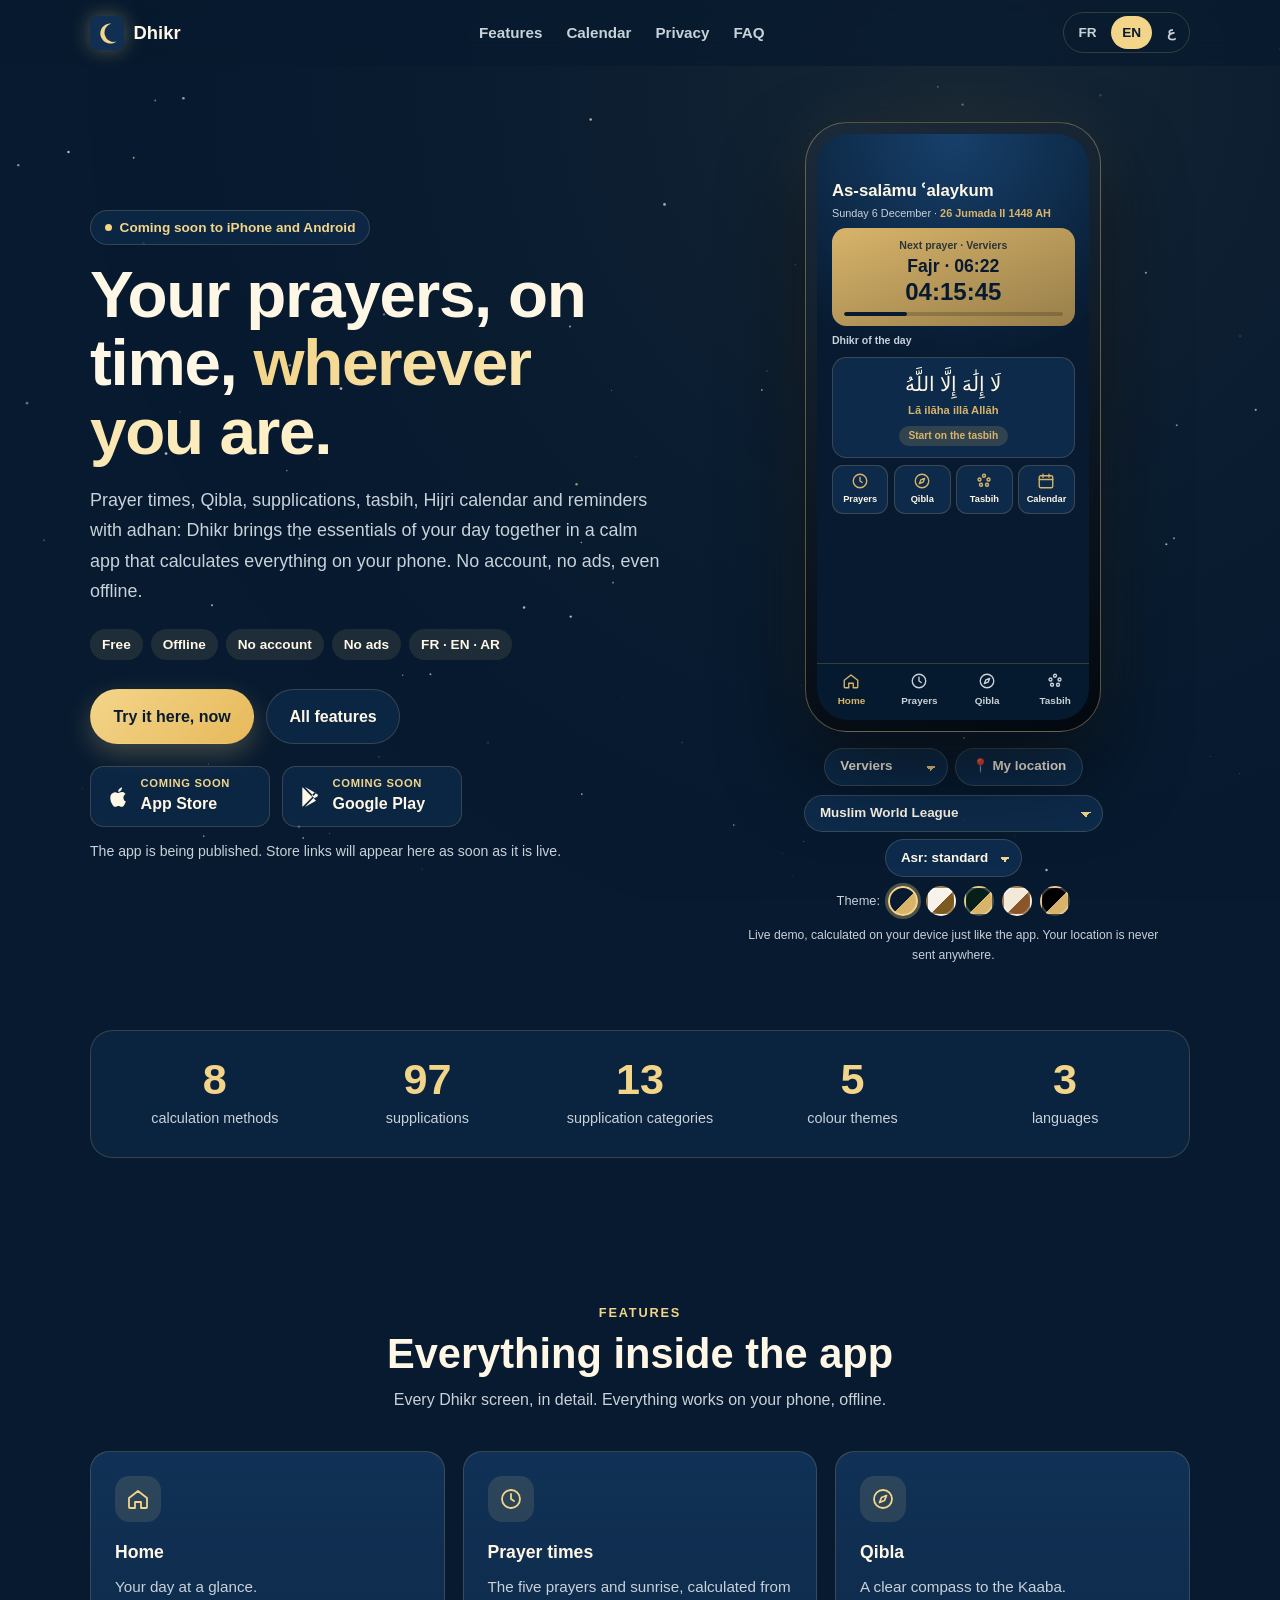
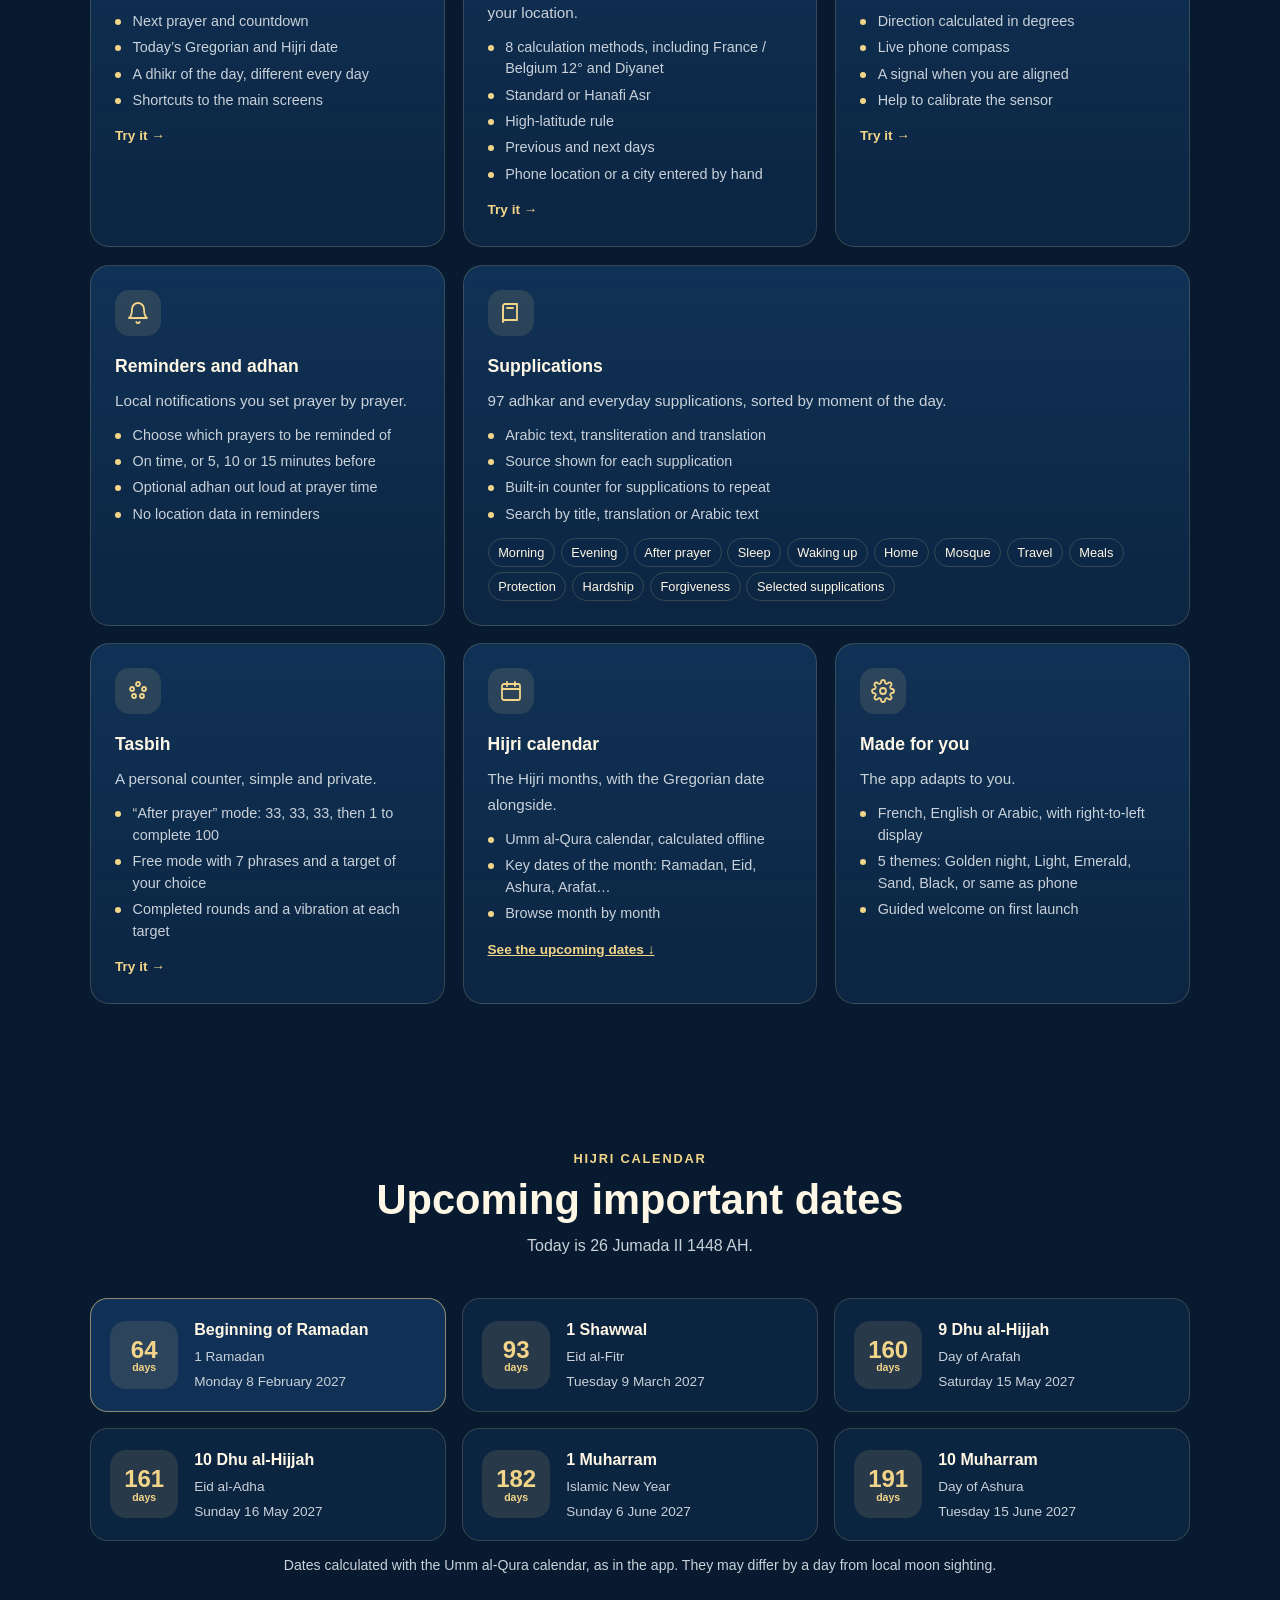
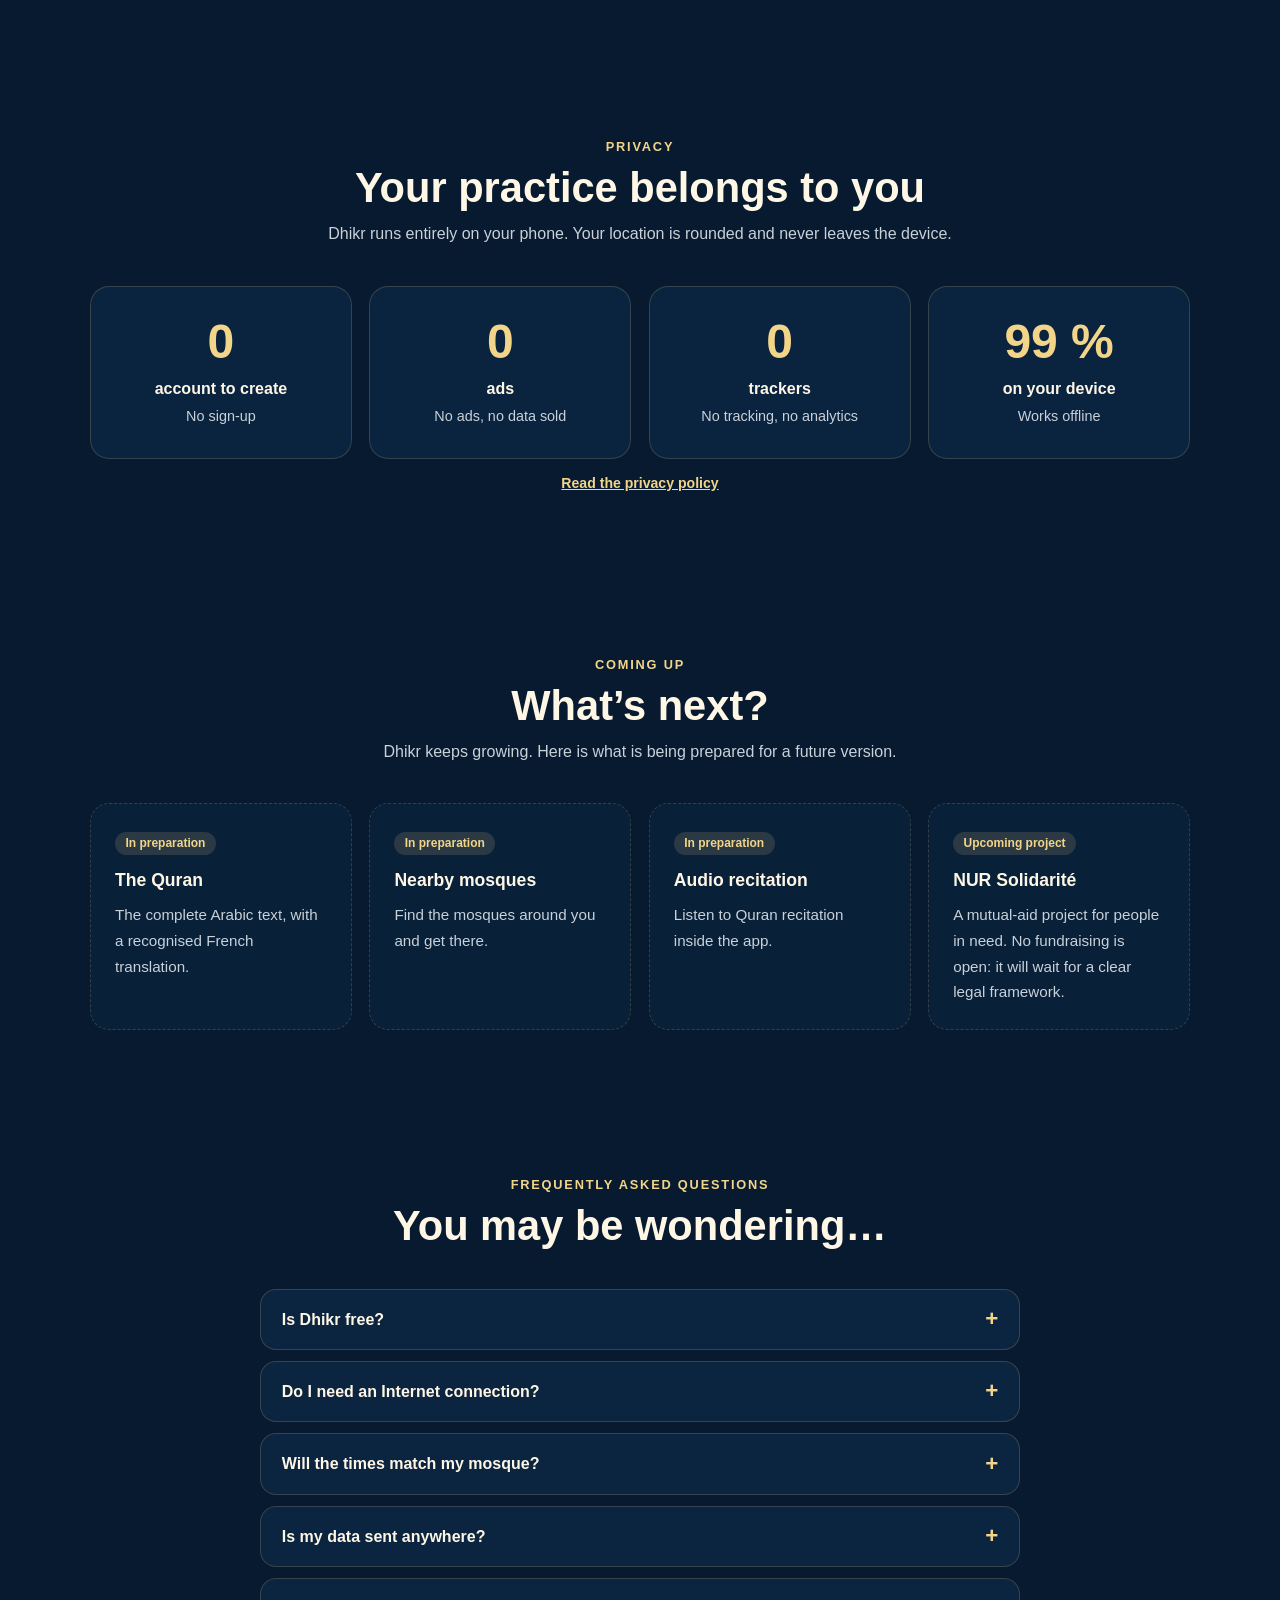
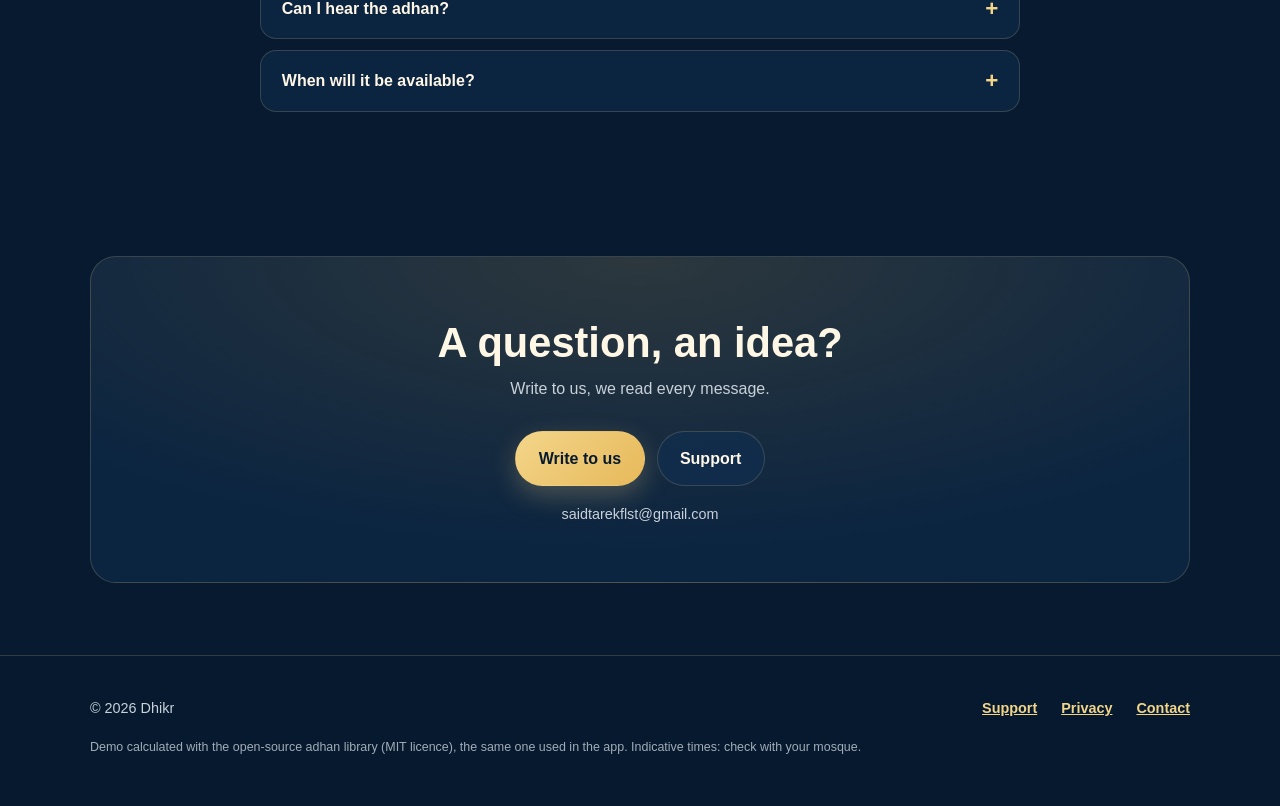
==== commit ab7459d2: "Présente toutes les fonctionnalités de l'app sur le site - Téléphone de démo avec 4 écrans comme dan" ====
--- a/index.html
+++ b/index.html
@@ -3,7 +3,7 @@
   <head>
     <meta charset="utf-8" />
     <meta name="viewport" content="width=device-width, initial-scale=1, viewport-fit=cover" />
-    <meta name="description" content="Dhikr : horaires de prière, Qibla, invocations et rappels. Gratuit, sans compte, sans publicité, fonctionne hors ligne." />
+    <meta name="description" content="Dhikr : horaires de prière, Qibla, invocations, tasbih, calendrier hégirien et rappels avec adhan. Gratuit, sans compte, sans publicité, fonctionne hors ligne." />
     <meta name="theme-color" content="#071a2f" />
     <title>Dhikr — Horaires de prière et rappels</title>
     <link rel="icon" href="data:image/svg+xml,%3Csvg xmlns='http://www.w3.org/2000/svg' viewBox='0 0 64 64'%3E%3Crect width='64' height='64' rx='14' fill='%23071a2f'/%3E%3Cpath d='M40 14a19 19 0 1 0 10 34A16 16 0 1 1 40 14z' fill='%23f3d58a'/%3E%3C/svg%3E" />
@@ -19,11 +19,11 @@
       body { margin: 0; min-height: 100vh; background: var(--night); color: var(--ivory); font: 16px/1.7 -apple-system, BlinkMacSystemFont, "Segoe UI", Tahoma, sans-serif; overflow-x: hidden; }
       [dir="rtl"] body { font-family: "Geeza Pro", "Noto Naskh Arabic", Tahoma, -apple-system, sans-serif; font-size: 17px; }
       a { color: var(--gold); font-weight: 650; }
-      button { font: inherit; color: inherit; }
+      button, select { font: inherit; color: inherit; }
+      :focus-visible { outline: 2px solid var(--gold); outline-offset: 2px; }
       .wrap { width: min(100% - 2rem, 1100px); margin: 0 auto; }
       .ar-text { font-family: "Geeza Pro", "Noto Naskh Arabic", "Traditional Arabic", Tahoma, serif; direction: rtl; }
 
-      /* Ciel étoilé */
       #sky { position: fixed; inset: 0; width: 100%; height: 100%; z-index: 0; pointer-events: none; }
       header, main, footer { position: relative; z-index: 1; }
 
@@ -33,7 +33,7 @@
       .bar { display: flex; align-items: center; justify-content: space-between; gap: 1rem; padding: .75rem 0; }
       .brand { display: flex; align-items: center; gap: .6rem; color: var(--ivory); text-decoration: none; font-weight: 750; font-size: 1.15rem; }
       .brand svg { width: 34px; height: 34px; flex: none; filter: drop-shadow(0 0 10px var(--glow)); }
-      .menu { display: flex; gap: 1.6rem; }
+      .menu { display: flex; gap: 1.5rem; }
       .menu a { color: var(--muted); text-decoration: none; font-weight: 600; font-size: .95rem; position: relative; }
       .menu a::after { content: ""; position: absolute; inset-inline: 0; bottom: -4px; height: 2px; background: var(--gold); transform: scaleX(0); transition: transform .25s; }
       .menu a:hover { color: var(--ivory); }
@@ -43,21 +43,20 @@
       .langs button[aria-pressed="true"] { background: var(--gold); color: var(--night); }
 
       /* Hero */
-      .hero { padding: 4rem 0 4.5rem; }
-      .hero-grid { display: grid; grid-template-columns: 1.15fr .85fr; gap: 3rem; align-items: center; }
+      .hero { padding: 3.5rem 0 4rem; }
+      .hero-grid { display: grid; grid-template-columns: 1.1fr .9fr; gap: 3rem; align-items: center; }
       .chip { display: inline-flex; align-items: center; gap: .5rem; padding: .3rem .85rem; border: 1px solid var(--line); border-radius: 999px; background: rgba(16, 47, 82, .6); color: var(--gold); font-size: .85rem; font-weight: 650; }
-      .chip .dot { width: 7px; height: 7px; border-radius: 50%; background: var(--gold); box-shadow: 0 0 0 0 var(--glow); animation: pulse 2s infinite; }
+      .chip .dot { width: 7px; height: 7px; border-radius: 50%; background: var(--gold); animation: pulse 2s infinite; }
       @keyframes pulse { 0% { box-shadow: 0 0 0 0 rgba(243, 213, 138, .6); } 70% { box-shadow: 0 0 0 10px rgba(243, 213, 138, 0); } 100% { box-shadow: 0 0 0 0 rgba(243, 213, 138, 0); } }
-      h1 { margin: 1rem 0 1.1rem; font-size: clamp(2.4rem, 6.4vw, 4.2rem); line-height: 1.05; letter-spacing: -.02em; text-wrap: balance; }
+      h1 { margin: 1rem 0 1.1rem; font-size: clamp(2.4rem, 6.2vw, 4.1rem); line-height: 1.05; letter-spacing: -.02em; text-wrap: balance; }
       [dir="rtl"] h1 { letter-spacing: 0; line-height: 1.3; }
       h1 .shine { background: linear-gradient(100deg, var(--gold) 0%, #fff3cf 40%, var(--gold-2) 60%, var(--gold) 100%); background-size: 250% 100%; -webkit-background-clip: text; background-clip: text; color: transparent; animation: shine 6s linear infinite; }
       @keyframes shine { to { background-position: -250% 0; } }
-      .lead { color: var(--muted); font-size: 1.15rem; max-width: 34em; margin: 0; }
-      .cta { display: flex; flex-wrap: wrap; gap: .75rem; margin-top: 2rem; }
-      .btn { display: inline-flex; align-items: center; gap: .5rem; padding: .8rem 1.4rem; border-radius: 999px; font-weight: 700; text-decoration: none; cursor: pointer; border: 1px solid var(--line); transition: transform .2s, box-shadow .2s, background .2s; }
+      .lead { color: var(--muted); font-size: 1.12rem; max-width: 34em; margin: 0; }
+      .cta { display: flex; flex-wrap: wrap; gap: .75rem; margin-top: 1.8rem; }
+      .btn { display: inline-flex; align-items: center; gap: .5rem; padding: .8rem 1.4rem; border-radius: 999px; font-weight: 700; text-decoration: none; cursor: pointer; border: 1px solid var(--line); transition: transform .2s, box-shadow .2s; }
       .btn:hover { transform: translateY(-2px); }
       .btn.primary { background: linear-gradient(135deg, var(--gold), var(--gold-2)); color: var(--night); border-color: transparent; box-shadow: 0 .6rem 1.6rem rgba(243, 213, 138, .25); }
-      .btn.primary:hover { box-shadow: 0 .9rem 2.2rem rgba(243, 213, 138, .4); }
       .btn.ghost { background: rgba(16, 47, 82, .6); color: var(--ivory); }
       .stores { display: flex; flex-wrap: wrap; gap: .75rem; margin-top: 1.4rem; }
       .store { display: flex; align-items: center; gap: .6rem; padding: .55rem 1rem; border: 1px solid var(--line); border-radius: .85rem; background: rgba(16, 47, 82, .6); color: var(--ivory); min-width: 180px; }
@@ -66,79 +65,138 @@
       [dir="rtl"] .store small { letter-spacing: 0; }
       .store span { font-weight: 700; line-height: 1.3; }
       .note { margin-top: .8rem; color: var(--muted); font-size: .88rem; }
-
-      /* Téléphone interactif */
-      .phone-col { display: flex; flex-direction: column; align-items: center; gap: 1rem; }
+      .hero-points { display: flex; flex-wrap: wrap; gap: .5rem; margin: 1.4rem 0 0; padding: 0; list-style: none; }
+      .hero-points li { padding: .25rem .75rem; border-radius: 999px; background: rgba(243, 213, 138, .1); color: var(--ivory); font-size: .85rem; font-weight: 600; }
+
+      /* Téléphone interactif, recoloré par les thèmes de l'app */
+      .phone-col { display: flex; flex-direction: column; align-items: center; gap: 1rem; min-width: 0; }
       .phone-stage { perspective: 1200px; }
-      .phone { position: relative; width: 290px; height: 590px; border-radius: 2.6rem; padding: .7rem; background: linear-gradient(160deg, #0d2949, #02101f); border: 1px solid rgba(243, 213, 138, .35); box-shadow: 0 2.5rem 5rem rgba(0, 0, 0, .55), 0 0 4rem rgba(243, 213, 138, .08); transform-style: preserve-3d; transition: transform .2s ease-out; animation: float 6s ease-in-out infinite; }
+      .phone {
+        --p-bg: #071a2f; --p-bg2: #17406b; --p-surface: rgba(16, 47, 82, .8); --p-fg: #fff7e6; --p-muted: #c9d1d9; --p-accent: #d8b46a; --p-on: #071a2f; --p-line: rgba(216, 180, 106, .22);
+        position: relative; width: 296px; height: 610px; border-radius: 2.6rem; padding: .7rem; background: linear-gradient(160deg, #1b2a3a, #02080f); border: 1px solid rgba(243, 213, 138, .35);
+        box-shadow: 0 2.5rem 5rem rgba(0, 0, 0, .55), 0 0 4rem rgba(243, 213, 138, .08); transform-style: preserve-3d; transition: transform .2s ease-out; animation: float 6s ease-in-out infinite;
+      }
+      .phone[data-theme="light"] { --p-bg: #f7f3ea; --p-bg2: #fffaf0; --p-surface: #ffffff; --p-fg: #1d2430; --p-muted: #5b6472; --p-accent: #7d5a1f; --p-on: #ffffff; --p-line: rgba(125, 90, 31, .2); }
+      .phone[data-theme="emerald"] { --p-bg: #062019; --p-bg2: #0f4434; --p-surface: rgba(16, 70, 54, .75); --p-fg: #f3efe2; --p-muted: #b9cbc3; --p-accent: #d8b46a; --p-on: #062019; --p-line: rgba(216, 180, 106, .22); }
+      .phone[data-theme="sand"] { --p-bg: #f3e9d8; --p-bg2: #fbf4e8; --p-surface: #fffaf1; --p-fg: #2b2118; --p-muted: #6c5d4c; --p-accent: #8a5528; --p-on: #ffffff; --p-line: rgba(138, 85, 40, .2); }
+      .phone[data-theme="black"] { --p-bg: #000000; --p-bg2: #121212; --p-surface: #161616; --p-fg: #f5f5f5; --p-muted: #a3a3a3; --p-accent: #d8b46a; --p-on: #000000; --p-line: rgba(216, 180, 106, .22); }
       @keyframes float { 50% { translate: 0 -10px; } }
-      .notch { position: absolute; top: .95rem; left: 50%; translate: -50% 0; width: 90px; height: 24px; border-radius: 999px; background: #02101f; z-index: 3; }
-      .screen { position: relative; height: 100%; border-radius: 2rem; background: radial-gradient(ellipse 120% 60% at 50% 0%, #17406b, var(--night) 70%); overflow: hidden; display: flex; flex-direction: column; }
-      .scr-top { padding: 2.6rem 1rem .5rem; text-align: center; }
-      .scr-top .city { color: var(--muted); font-size: .72rem; }
-      .scr-top .hijri { color: var(--gold); font-size: .72rem; font-weight: 600; }
+      .notch { position: absolute; top: .95rem; left: 50%; translate: -50% 0; width: 90px; height: 24px; border-radius: 999px; background: #02080f; z-index: 3; }
+      .screen { position: relative; height: 100%; border-radius: 2rem; background: radial-gradient(ellipse 120% 55% at 50% 0%, var(--p-bg2), var(--p-bg) 72%); color: var(--p-fg); overflow: hidden; display: flex; flex-direction: column; transition: background .4s, color .4s; }
       .panes { position: relative; flex: 1; }
-      .pane { position: absolute; inset: 0; padding: .3rem .9rem .8rem; display: flex; flex-direction: column; gap: .4rem; opacity: 0; transform: translateY(12px); pointer-events: none; transition: opacity .35s, transform .35s; }
+      .pane { position: absolute; inset: 0; padding: 2.7rem .9rem .7rem; display: flex; flex-direction: column; gap: .4rem; opacity: 0; transform: translateY(12px); pointer-events: none; transition: opacity .35s, transform .35s; overflow: hidden; }
       .pane.active { opacity: 1; transform: none; pointer-events: auto; }
-      .next { text-align: center; margin-bottom: .3rem; }
-      .next .lbl { color: var(--muted); font-size: .72rem; }
-      .next b { display: block; color: var(--gold); font-size: 1.7rem; line-height: 1.15; }
-      .next .cd { font-variant-numeric: tabular-nums; font-size: 1.05rem; font-weight: 700; letter-spacing: .04em; }
-      .prog { height: 4px; border-radius: 4px; background: rgba(255, 255, 255, .08); overflow: hidden; margin: .35rem 1.2rem 0; }
-      .prog i { display: block; height: 100%; width: 0; background: linear-gradient(90deg, var(--gold-2), var(--gold)); border-radius: 4px; transition: width .6s; }
-      .row { display: flex; justify-content: space-between; padding: .42rem .7rem; border-radius: .6rem; background: rgba(16, 47, 82, .75); font-size: .8rem; font-variant-numeric: tabular-nums; transition: background .3s, color .3s, transform .3s; }
-      .row.on { background: var(--gold); color: var(--night); font-weight: 700; transform: scale(1.03); }
+      .p-head { text-align: center; }
+      .p-head .t { font-weight: 800; font-size: .95rem; }
+      .p-head .s { color: var(--p-muted); font-size: .68rem; }
+      .p-card { border-radius: .9rem; background: var(--p-surface); border: 1px solid var(--p-line); padding: .6rem .75rem; }
+      .p-label { color: var(--p-muted); font-size: .66rem; font-weight: 600; }
+      .p-accent { color: var(--p-accent); }
+      .greet { font-size: 1.05rem; font-weight: 800; }
+      .dates { color: var(--p-muted); font-size: .68rem; line-height: 1.4; }
+      .dates b { color: var(--p-accent); font-weight: 700; }
+      .nextcard { text-align: center; background: linear-gradient(160deg, var(--p-accent), color-mix(in srgb, var(--p-accent) 70%, #000)); color: var(--p-on); border: 0; }
+      .nextcard .p-label { color: inherit; opacity: .8; }
+      .nextcard b { display: block; font-size: 1.1rem; line-height: 1.3; }
+      .nextcard .cd { font-variant-numeric: tabular-nums; font-weight: 800; font-size: 1.5rem; line-height: 1.2; direction: ltr; }
+      .prog { height: 4px; border-radius: 4px; background: rgba(0, 0, 0, .18); overflow: hidden; margin-top: .35rem; }
+      .prog i { display: block; height: 100%; width: 0; background: currentColor; border-radius: 4px; transition: width .6s; }
+      .dod { text-align: center; cursor: pointer; transition: transform .15s; }
+      .dod:active { transform: scale(.97); }
+      .dod .ar-text { font-size: 1.25rem; line-height: 1.7; }
+      .dod .tr { color: var(--p-accent); font-size: .7rem; font-weight: 700; }
+      .dod .go { display: inline-block; margin-top: .3rem; padding: .1rem .6rem; border-radius: 999px; background: color-mix(in srgb, var(--p-accent) 18%, transparent); color: var(--p-accent); font-size: .64rem; font-weight: 700; }
+      .shortcuts { display: grid; grid-template-columns: repeat(4, 1fr); gap: .35rem; }
+      .shortcuts button { appearance: none; border: 1px solid var(--p-line); background: var(--p-surface); color: var(--p-fg); border-radius: .7rem; padding: .4rem 0 .3rem; font-size: .58rem; font-weight: 650; display: flex; flex-direction: column; align-items: center; gap: .15rem; cursor: pointer; }
+      .shortcuts svg, .tabs svg, .bell svg { width: 18px; height: 18px; stroke: currentColor; fill: none; stroke-width: 1.8; stroke-linecap: round; stroke-linejoin: round; }
+      .shortcuts svg { color: var(--p-accent); }
+
+      .daynav { display: flex; align-items: center; justify-content: space-between; gap: .3rem; }
+      .daynav button { appearance: none; border: 1px solid var(--p-line); background: var(--p-surface); color: var(--p-fg); width: 28px; height: 28px; border-radius: 50%; cursor: pointer; font-weight: 800; line-height: 1; }
+      .daynav .d { text-align: center; font-size: .72rem; font-weight: 700; flex: 1; }
+      .daynav .d small { display: block; color: var(--p-muted); font-weight: 500; font-size: .62rem; }
+      .row { display: flex; align-items: center; justify-content: space-between; gap: .4rem; padding: .36rem .55rem .36rem .7rem; border-radius: .6rem; background: var(--p-surface); border: 1px solid var(--p-line); font-size: .78rem; font-variant-numeric: tabular-nums; transition: background .3s, color .3s; }
+      .row .nm { flex: 1; }
+      .row.on { background: var(--p-accent); color: var(--p-on); font-weight: 700; }
       .row.past { opacity: .55; }
-      .tabs { display: grid; grid-template-columns: repeat(3, 1fr); border-top: 1px solid var(--line); background: rgba(2, 16, 31, .7); }
-      .tabs button { appearance: none; border: 0; background: none; padding: .55rem 0 .7rem; color: var(--muted); font-size: .66rem; font-weight: 650; display: flex; flex-direction: column; align-items: center; gap: .15rem; cursor: pointer; }
-      .tabs button svg { width: 20px; height: 20px; stroke: currentColor; fill: none; stroke-width: 1.8; stroke-linecap: round; stroke-linejoin: round; }
-      .tabs button[aria-selected="true"] { color: var(--gold); }
+      .bell { appearance: none; border: 0; background: none; color: inherit; padding: 0; width: 22px; height: 22px; display: grid; place-items: center; cursor: pointer; opacity: .9; }
+      .bell svg { width: 15px; height: 15px; }
+      .bell[aria-pressed="false"] { opacity: .35; }
+      .bell[aria-pressed="false"] svg { stroke-dasharray: 2 2; }
+      .row.sun .bell { visibility: hidden; }
+      .p-foot { color: var(--p-muted); font-size: .6rem; text-align: center; margin-top: auto; }
+
+      .tabs { display: grid; grid-template-columns: repeat(4, 1fr); border-top: 1px solid var(--p-line); background: color-mix(in srgb, var(--p-bg) 85%, transparent); }
+      .tabs button { appearance: none; border: 0; background: none; padding: .5rem 0 .65rem; color: var(--p-muted); font-size: .62rem; font-weight: 650; display: flex; flex-direction: column; align-items: center; gap: .15rem; cursor: pointer; }
+      .tabs button[aria-selected="true"] { color: var(--p-accent); }
 
       /* Qibla */
-      .compass { position: relative; width: 190px; height: 190px; margin: .4rem auto 0; border-radius: 50%; background: radial-gradient(circle, #143a63 0%, #0b2440 70%); border: 2px solid var(--line); box-shadow: inset 0 0 30px rgba(0, 0, 0, .4), 0 0 30px rgba(243, 213, 138, .08); }
-      .compass .tick { position: absolute; left: 50%; top: 6px; width: 2px; height: 8px; margin-left: -1px; background: rgba(255, 255, 255, .25); transform-origin: 1px 89px; }
-      .compass .tick.major { height: 12px; background: var(--gold); }
-      .compass .card-n { position: absolute; left: 50%; top: 18px; translate: -50% 0; font-size: .75rem; font-weight: 800; color: var(--gold); direction: ltr; }
+      .compass { position: relative; width: 196px; height: 196px; margin: .3rem auto 0; border-radius: 50%; background: radial-gradient(circle, var(--p-surface) 0%, var(--p-bg) 75%); border: 2px solid var(--p-line); box-shadow: inset 0 0 30px rgba(0, 0, 0, .25); }
+      .compass .tick { position: absolute; left: 50%; top: 6px; width: 2px; height: 8px; margin-left: -1px; background: color-mix(in srgb, var(--p-fg) 30%, transparent); transform-origin: 1px 92px; }
+      .compass .tick.major { height: 12px; background: var(--p-accent); }
+      .compass .card-n { position: absolute; left: 50%; top: 18px; translate: -50% 0; font-size: .75rem; font-weight: 800; color: var(--p-accent); direction: ltr; }
       .needle { position: absolute; inset: 0; transition: transform 1.4s cubic-bezier(.2, .8, .2, 1.15); }
-      .needle::before { content: ""; position: absolute; left: 50%; top: 22px; width: 0; height: 0; margin-left: -9px; border: 9px solid transparent; border-bottom: 64px solid var(--gold); border-top: 0; filter: drop-shadow(0 0 8px var(--glow)); }
-      .needle .kaaba { position: absolute; left: 50%; top: 2px; width: 18px; height: 18px; margin-left: -9px; border-radius: 3px; background: #0a0a0a; border-top: 4px solid var(--gold); }
-      .compass .hub { position: absolute; left: 50%; top: 50%; width: 14px; height: 14px; margin: -7px 0 0 -7px; border-radius: 50%; background: var(--gold); }
-      .qibla-deg { text-align: center; font-size: 1.6rem; font-weight: 800; color: var(--gold); margin-top: .6rem; direction: ltr; }
-      .qibla-txt { text-align: center; color: var(--muted); font-size: .72rem; padding: 0 .4rem; }
+      .needle::before { content: ""; position: absolute; left: 50%; top: 24px; margin-left: -9px; border: 9px solid transparent; border-bottom: 74px solid var(--p-accent); border-top: 0; }
+      .needle .kaaba { position: absolute; left: 50%; top: 2px; width: 18px; height: 18px; margin-left: -9px; border-radius: 3px; background: #0a0a0a; border-top: 4px solid #d8b46a; }
+      .compass .hub { position: absolute; left: 50%; top: 50%; width: 14px; height: 14px; margin: -7px 0 0 -7px; border-radius: 50%; background: var(--p-accent); }
+      .qibla-deg { text-align: center; font-size: 1.6rem; font-weight: 800; color: var(--p-accent); margin-top: .5rem; direction: ltr; line-height: 1.2; }
+      .qibla-txt { text-align: center; color: var(--p-muted); font-size: .68rem; padding: 0 .4rem; }
 
       /* Tasbih */
-      .tasbih { display: flex; flex-direction: column; align-items: center; gap: .3rem; text-align: center; }
-      .tasbih .ph-ar { font-size: 1.45rem; color: var(--ivory); line-height: 1.6; min-height: 2.4rem; }
-      .tasbih .ph-tr { font-size: .72rem; color: var(--gold); font-style: italic; }
-      .tasbih .ph-mean { font-size: .7rem; color: var(--muted); min-height: 1.1rem; }
-      .bead { position: relative; width: 150px; height: 150px; border: 0; background: none; padding: 0; cursor: pointer; margin-top: .3rem; -webkit-tap-highlight-color: transparent; }
+      .seg { display: grid; grid-template-columns: 1fr 1fr; gap: .2rem; padding: .2rem; border-radius: 999px; background: var(--p-surface); border: 1px solid var(--p-line); }
+      .seg button { appearance: none; border: 0; background: none; color: var(--p-muted); border-radius: 999px; padding: .2rem 0; font-size: .64rem; font-weight: 700; cursor: pointer; }
+      .seg button[aria-pressed="true"] { background: var(--p-accent); color: var(--p-on); }
+      .tasbih { display: flex; flex-direction: column; align-items: center; gap: .2rem; text-align: center; flex: 1; }
+      .phr { display: flex; align-items: center; gap: .3rem; width: 100%; }
+      .phr button { appearance: none; border: 0; background: none; color: var(--p-accent); font-size: 1.1rem; font-weight: 800; cursor: pointer; width: 22px; }
+      .phr button[hidden] { display: none; }
+      .phr .txt { flex: 1; min-width: 0; }
+      .tasbih .ph-ar { font-size: 1.25rem; line-height: 1.65; min-height: 2.1rem; }
+      .tasbih .ph-ar.long { font-size: .82rem; line-height: 1.7; }
+      .tasbih .ph-tr { font-size: .66rem; color: var(--p-accent); font-style: italic; }
+      .tasbih .ph-mean { font-size: .64rem; color: var(--p-muted); }
+      .tasbih .step { font-size: .64rem; color: var(--p-muted); font-weight: 700; }
+      .bead { position: relative; width: 136px; height: 136px; border: 0; background: none; padding: 0; cursor: pointer; margin-top: .15rem; -webkit-tap-highlight-color: transparent; color: var(--p-fg); }
       .bead svg { width: 100%; height: 100%; transform: rotate(-90deg); }
-      .bead .track { stroke: rgba(255, 255, 255, .08); }
-      .bead .ring { stroke: var(--gold); stroke-linecap: round; transition: stroke-dashoffset .25s; filter: drop-shadow(0 0 6px var(--glow)); }
-      .bead .num { position: absolute; inset: 0; display: grid; place-items: center; font-size: 2.6rem; font-weight: 800; font-variant-numeric: tabular-nums; direction: ltr; }
-      .bead .inner { position: absolute; inset: 18px; border-radius: 50%; background: radial-gradient(circle at 35% 30%, #1d4c7e, #0b2440); box-shadow: inset 0 -6px 14px rgba(0, 0, 0, .35); transition: transform .12s; }
+      .bead .track { stroke: color-mix(in srgb, var(--p-fg) 10%, transparent); }
+      .bead .ring { stroke: var(--p-accent); stroke-linecap: round; transition: stroke-dashoffset .25s; }
+      .bead .num { position: absolute; inset: 0; display: grid; place-items: center; font-size: 2.3rem; font-weight: 800; font-variant-numeric: tabular-nums; direction: ltr; }
+      .bead .inner { position: absolute; inset: 17px; border-radius: 50%; background: radial-gradient(circle at 35% 30%, color-mix(in srgb, var(--p-accent) 25%, var(--p-surface)), var(--p-surface)); box-shadow: inset 0 -6px 14px rgba(0, 0, 0, .2); transition: transform .12s; }
       .bead:active .inner { transform: scale(.94); }
-      .tasbih .hint { font-size: .68rem; color: var(--muted); }
-      .tasbih .reset { appearance: none; border: 1px solid var(--line); background: none; color: var(--muted); border-radius: 999px; padding: .15rem .8rem; font-size: .7rem; cursor: pointer; }
-      .burst { position: absolute; left: 50%; top: 50%; width: 8px; height: 8px; margin: -4px; border-radius: 50%; background: var(--gold); pointer-events: none; animation: burst .8s ease-out forwards; }
+      .tasbih .meta { display: flex; gap: .6rem; align-items: center; font-size: .62rem; color: var(--p-muted); }
+      .tasbih .reset { appearance: none; border: 1px solid var(--p-line); background: none; color: var(--p-muted); border-radius: 999px; padding: .1rem .7rem; font-size: .64rem; cursor: pointer; }
+      .burst { position: absolute; left: 50%; top: 50%; width: 8px; height: 8px; margin: -4px; border-radius: 50%; background: var(--p-accent); pointer-events: none; animation: burst .8s ease-out forwards; }
       @keyframes burst { to { transform: translate(var(--x), var(--y)) scale(.2); opacity: 0; } }
 
-      .picker { display: flex; flex-wrap: wrap; gap: .5rem; justify-content: center; align-items: center; }
-      .picker select, .picker button { appearance: none; border: 1px solid var(--line); background: rgba(16, 47, 82, .8); color: var(--ivory); border-radius: 999px; padding: .45rem 1rem; font-size: .88rem; font-weight: 600; cursor: pointer; }
-      .picker select { padding-inline-end: 2rem; background-image: linear-gradient(45deg, transparent 50%, var(--gold) 50%), linear-gradient(135deg, var(--gold) 50%, transparent 50%); background-position: calc(100% - 16px) 55%, calc(100% - 11px) 55%; background-size: 5px 5px; background-repeat: no-repeat; }
-      [dir="rtl"] .picker select { background-position: 16px 55%, 11px 55%; }
-      .picker .small { width: 100%; text-align: center; color: var(--muted); font-size: .78rem; }
+      /* Réglages sous le téléphone */
+      .controls { width: min(100%, 420px); display: grid; gap: .55rem; }
+      .ctl-row { display: flex; flex-wrap: wrap; gap: .45rem; justify-content: center; }
+      .controls select, .controls button.pill { appearance: none; border: 1px solid var(--line); background: rgba(16, 47, 82, .85); color: var(--ivory); border-radius: 999px; padding: .4rem .95rem; font-size: .84rem; font-weight: 600; cursor: pointer; max-width: 100%; }
+      .controls select { padding-inline-end: 2rem; background-image: linear-gradient(45deg, transparent 50%, var(--gold) 50%), linear-gradient(135deg, var(--gold) 50%, transparent 50%); background-position: calc(100% - 16px) 55%, calc(100% - 11px) 55%; background-size: 5px 5px; background-repeat: no-repeat; }
+      [dir="rtl"] .controls select { background-position: 16px 55%, 11px 55%; }
+      .controls select option { background: var(--surface); color: var(--ivory); }
+      .swatches { display: flex; gap: .5rem; justify-content: center; align-items: center; flex-wrap: wrap; }
+      .swatches .lbl { color: var(--muted); font-size: .8rem; }
+      .sw { appearance: none; width: 30px; height: 30px; border-radius: 50%; border: 2px solid rgba(255, 255, 255, .25); cursor: pointer; padding: 0; transition: transform .2s; }
+      .sw:hover { transform: scale(1.12); }
+      .sw[aria-pressed="true"] { border-color: var(--gold); box-shadow: 0 0 0 3px rgba(243, 213, 138, .3); }
+      .controls .small { text-align: center; color: var(--muted); font-size: .76rem; }
 
       /* Sections */
-      section.block { padding: 5rem 0; }
-      .head { text-align: center; max-width: 42em; margin: 0 auto 2.6rem; }
+      section.block { padding: 4.5rem 0; }
+      .head { text-align: center; max-width: 44em; margin: 0 auto 2.4rem; }
       .eyebrow { color: var(--gold); font-size: .8rem; font-weight: 700; letter-spacing: .14em; text-transform: uppercase; }
       [dir="rtl"] .eyebrow { letter-spacing: 0; font-size: .95rem; }
       h2 { margin: .4rem 0 .5rem; font-size: clamp(1.7rem, 4.4vw, 2.6rem); line-height: 1.15; text-wrap: balance; }
       .sub { color: var(--muted); margin: 0; }
 
+      .numbers { display: grid; grid-template-columns: repeat(5, 1fr); gap: 1rem; padding: 1.6rem; border-radius: 1.4rem; border: 1px solid var(--line); background: rgba(16, 47, 82, .45); }
+      .numbers div { text-align: center; }
+      .numbers .n { display: block; font-size: clamp(2rem, 4.5vw, 2.7rem); font-weight: 800; color: var(--gold); line-height: 1.1; font-variant-numeric: tabular-nums; direction: ltr; }
+      .numbers span:not(.n) { color: var(--muted); font-size: .9rem; }
+
       .grid { display: grid; grid-template-columns: repeat(3, 1fr); gap: 1.1rem; }
-      .card { position: relative; padding: 1.5rem; border: 1px solid var(--line); border-radius: 1.2rem; background: linear-gradient(180deg, rgba(20, 58, 99, .75), rgba(16, 47, 82, .55)); overflow: hidden; transition: transform .25s, border-color .25s, box-shadow .25s; }
+      .card { position: relative; padding: 1.5rem; border: 1px solid var(--line); border-radius: 1.2rem; background: linear-gradient(180deg, rgba(20, 58, 99, .75), rgba(16, 47, 82, .55)); overflow: hidden; transition: transform .25s, border-color .25s, box-shadow .25s; min-width: 0; }
       .card::before { content: ""; position: absolute; inset: 0; background: radial-gradient(260px circle at var(--mx, 50%) var(--my, -50%), rgba(243, 213, 138, .14), transparent 60%); opacity: 0; transition: opacity .3s; pointer-events: none; }
       .card:hover { transform: translateY(-4px); border-color: rgba(243, 213, 138, .45); box-shadow: 0 1.2rem 2.5rem rgba(0, 0, 0, .3); }
       .card:hover::before { opacity: 1; }
@@ -147,7 +205,22 @@
       .card .ic svg { width: 24px; height: 24px; stroke: var(--gold); fill: none; stroke-width: 1.8; stroke-linecap: round; stroke-linejoin: round; }
       .card h3 { margin: 0 0 .35rem; font-size: 1.1rem; }
       .card p { margin: 0; color: var(--muted); font-size: .95rem; }
-      .card .try { display: inline-block; margin-top: .7rem; font-size: .85rem; cursor: pointer; background: none; border: 0; padding: 0; color: var(--gold); font-weight: 700; }
+      .card ul { margin: .7rem 0 0; padding: 0; list-style: none; display: grid; gap: .3rem; }
+      .card li { position: relative; padding-inline-start: 1.1rem; color: var(--muted); font-size: .9rem; line-height: 1.5; }
+      .card li::before { content: ""; position: absolute; inset-inline-start: 0; top: .55em; width: 6px; height: 6px; border-radius: 50%; background: var(--gold); }
+      .card .try { display: inline-block; margin-top: .8rem; font-size: .85rem; cursor: pointer; background: none; border: 0; padding: 0; color: var(--gold); font-weight: 700; }
+      .card.wide { grid-column: span 2; }
+      .tags { display: flex; flex-wrap: wrap; gap: .35rem; margin-top: .8rem; }
+      .tags span { padding: .15rem .6rem; border-radius: 999px; border: 1px solid var(--line); color: var(--ivory); font-size: .8rem; }
+
+      .events { display: grid; grid-template-columns: repeat(3, 1fr); gap: 1rem; }
+      .event { display: flex; gap: 1rem; align-items: center; padding: 1.1rem 1.2rem; border-radius: 1.1rem; border: 1px solid var(--line); background: rgba(16, 47, 82, .5); min-width: 0; }
+      .event .days { flex: none; width: 68px; height: 68px; border-radius: 1rem; display: grid; place-items: center; align-content: center; background: rgba(243, 213, 138, .12); color: var(--gold); text-align: center; line-height: 1.05; }
+      .event .days b { font-size: 1.5rem; font-variant-numeric: tabular-nums; direction: ltr; }
+      .event .days small { font-size: .66rem; font-weight: 700; }
+      .event h3 { margin: 0; font-size: 1rem; }
+      .event p { margin: .1rem 0 0; color: var(--muted); font-size: .85rem; }
+      .event.next { border-color: rgba(243, 213, 138, .55); background: rgba(20, 58, 99, .75); }
 
       .stats { display: grid; grid-template-columns: repeat(4, 1fr); gap: 1.1rem; }
       .stat { text-align: center; padding: 1.8rem 1rem; border-radius: 1.2rem; border: 1px solid var(--line); background: rgba(16, 47, 82, .45); }
@@ -164,48 +237,49 @@
       .faq details[open] summary::after { transform: rotate(45deg); }
       .faq details p { margin: 0; padding: 0 1.3rem 1.1rem; color: var(--muted); }
 
-      .soon { display: grid; grid-template-columns: 1fr 1fr; gap: 1.1rem; }
+      .soon { display: grid; grid-template-columns: repeat(4, 1fr); gap: 1.1rem; }
       .soon .card { background: rgba(16, 47, 82, .3); border-style: dashed; }
       .tag { display: inline-block; padding: .1rem .65rem; border-radius: 999px; background: rgba(243, 213, 138, .14); color: var(--gold); font-size: .75rem; font-weight: 700; margin-bottom: .7rem; }
 
       .final { text-align: center; padding: 3.5rem 1.5rem; border-radius: 1.6rem; border: 1px solid var(--line); background: radial-gradient(ellipse 70% 90% at 50% 0%, rgba(243, 213, 138, .16), rgba(16, 47, 82, .5)); }
       .final .cta { justify-content: center; }
+      .final .mail { margin-top: 1rem; color: var(--muted); font-size: .9rem; user-select: all; }
 
       footer { padding: 2.5rem 0 3rem; border-top: 1px solid var(--line); color: var(--muted); font-size: .9rem; background: rgba(7, 26, 47, .85); }
       .foot { display: flex; flex-wrap: wrap; gap: 1rem 2rem; justify-content: space-between; align-items: center; }
       .foot nav { display: flex; flex-wrap: wrap; gap: 1rem 1.5rem; }
       .credit { width: 100%; font-size: .78rem; opacity: .8; }
 
-      /* Apparition au défilement */
-      .reveal { opacity: 0; transform: translateY(26px); transition: opacity .7s ease, transform .7s ease; }
-      .reveal.in { opacity: 1; transform: none; }
-      .grid .reveal:nth-child(2), .stats .reveal:nth-child(2) { transition-delay: .08s; }
-      .grid .reveal:nth-child(3), .stats .reveal:nth-child(3) { transition-delay: .16s; }
-      .grid .reveal:nth-child(4), .stats .reveal:nth-child(4) { transition-delay: .24s; }
-      .grid .reveal:nth-child(5) { transition-delay: .32s; }
-      .grid .reveal:nth-child(6) { transition-delay: .4s; }
-
-      @media (max-width: 900px) {
+      /* Apparition au défilement (le contenu reste lisible si le script ne tourne pas) */
+      .js .reveal { opacity: 0; transform: translateY(26px); transition: opacity .7s ease, transform .7s ease; }
+      .js .reveal.in { opacity: 1; transform: none; }
+
+      @media (max-width: 960px) {
         .menu { display: none; }
         .hero { padding-top: 2.5rem; }
         .hero-grid { grid-template-columns: 1fr; gap: 3rem; }
-        .grid, .stats { grid-template-columns: 1fr 1fr; }
+        .grid, .events { grid-template-columns: 1fr 1fr; }
+        .card.wide { grid-column: span 2; }
+        .soon, .stats { grid-template-columns: 1fr 1fr; }
+        .numbers { grid-template-columns: repeat(3, 1fr); }
       }
-      @media (max-width: 560px) {
-        .grid, .stats, .soon { grid-template-columns: 1fr; }
-        .stats { grid-template-columns: 1fr 1fr; }
+      @media (max-width: 600px) {
+        .grid, .events, .soon { grid-template-columns: 1fr; }
+        .card.wide { grid-column: auto; }
+        .numbers { grid-template-columns: 1fr 1fr; }
         .store { flex: 1 1 100%; }
         .btn { flex: 1 1 auto; justify-content: center; }
-        .phone { width: 270px; height: 560px; }
-        section.block { padding: 3.5rem 0; }
+        .phone { width: 282px; height: 590px; }
+        section.block { padding: 3.2rem 0; }
       }
       @media (prefers-reduced-motion: reduce) {
         *, *::before, *::after { animation: none !important; transition: none !important; scroll-behavior: auto !important; }
-        .reveal { opacity: 1; transform: none; }
+        .js .reveal { opacity: 1; transform: none; }
       }
     </style>
   </head>
   <body>
+    <script>document.documentElement.classList.add("js");</script>
     <canvas id="sky" aria-hidden="true"></canvas>
 
     <header id="hdr">
@@ -216,6 +290,7 @@
         </a>
         <nav class="menu">
           <a href="#features" data-i18n="navFeatures">Fonctionnalités</a>
+          <a href="#calendar" data-i18n="navCalendar">Calendrier</a>
           <a href="#privacy" data-i18n="navPrivacyShort">Vie privée</a>
           <a href="#faq" data-i18n="navFaq">Questions</a>
         </nav>
@@ -228,16 +303,23 @@
     </header>
 
     <main id="top">
-      <!-- Hero avec démo interactive -->
+      <!-- Hero + démo -->
       <section class="hero">
         <div class="wrap hero-grid">
           <div class="reveal">
             <span class="chip"><span class="dot"></span><span data-i18n="chip">Bientôt sur iPhone et Android</span></span>
             <h1><span data-i18n="title1">Vos prières, à l’heure,</span> <span class="shine" data-i18n="title2">où que vous soyez.</span></h1>
-            <p class="lead" data-i18n="lead">Dhikr calcule les horaires de prière directement sur votre téléphone, indique la direction de la Qibla et vous accompagne avec des invocations et des rappels. Sans compte, sans publicité, même hors ligne.</p>
+            <p class="lead" data-i18n="lead">Horaires de prière, Qibla, invocations, tasbih, calendrier hégirien et rappels avec adhan : Dhikr réunit l’essentiel de votre journée dans une application sobre, qui calcule tout sur votre téléphone. Sans compte, sans publicité, même hors ligne.</p>
+            <ul class="hero-points">
+              <li data-i18n="hp1">Gratuit</li>
+              <li data-i18n="hp2">Hors ligne</li>
+              <li data-i18n="hp3">Sans compte</li>
+              <li data-i18n="hp4">Sans publicité</li>
+              <li data-i18n="hp5">FR · EN · AR</li>
+            </ul>
             <div class="cta">
               <a class="btn primary" href="#demo" data-i18n="ctaTry">Essayer ici, maintenant</a>
-              <a class="btn ghost" href="#features" data-i18n="ctaMore">Découvrir l’app</a>
+              <a class="btn ghost" href="#features" data-i18n="ctaMore">Toutes les fonctionnalités</a>
             </div>
             <div class="stores">
               <div class="store">
@@ -254,107 +336,245 @@
 
           <div class="phone-col reveal" id="demo">
             <div class="phone-stage">
-              <div class="phone" id="phone">
+              <div class="phone" id="phone" data-theme="dark">
                 <div class="notch"></div>
                 <div class="screen">
-                  <div class="scr-top">
-                    <div class="city" id="scrCity">Verviers</div>
-                    <div class="hijri" id="scrHijri"></div>
-                  </div>
                   <div class="panes">
-                    <div class="pane active" id="pane-times" role="tabpanel">
-                      <div class="next">
-                        <div class="lbl" data-i18n="mockNext">Prochaine prière</div>
+                    <!-- Accueil -->
+                    <div class="pane active" id="pane-home" role="tabpanel">
+                      <div>
+                        <div class="greet">As-salāmu ʿalaykum</div>
+                        <div class="dates"><span id="gregDate"></span> · <b id="hijriDate"></b></div>
+                      </div>
+                      <div class="p-card nextcard">
+                        <div class="p-label"><span data-i18n="mockNext">Prochaine prière</span> · <span id="cityHome"></span></div>
                         <b id="nextName">—</b>
                         <div class="cd" id="countdown">--:--:--</div>
                         <div class="prog"><i id="progress"></i></div>
                       </div>
-                      <div id="rows"></div>
+                      <div class="p-label" data-i18n="dodTitle">Dhikr du jour</div>
+                      <div class="p-card dod" id="dod" role="button" tabindex="0">
+                        <div class="ar-text" id="dodAr"></div>
+                        <div class="tr" id="dodTr"></div>
+                        <span class="go" data-i18n="dodGo">Commencer au tasbih</span>
+                      </div>
+                      <div class="shortcuts">
+                        <button type="button" data-pane="times"><svg viewBox="0 0 24 24"><circle cx="12" cy="12" r="9"/><path d="M12 7v5l3 2"/></svg><span data-i18n="tabTimes">Prières</span></button>
+                        <button type="button" data-pane="qibla"><svg viewBox="0 0 24 24"><circle cx="12" cy="12" r="9"/><path d="m15.5 8.5-2 5-5 2 2-5z"/></svg><span data-i18n="tabQibla">Qibla</span></button>
+                        <button type="button" data-pane="tasbih"><svg viewBox="0 0 24 24"><circle cx="12" cy="5" r="2"/><circle cx="18" cy="10" r="2"/><circle cx="16" cy="17" r="2"/><circle cx="8" cy="17" r="2"/><circle cx="6" cy="10" r="2"/></svg><span data-i18n="tabTasbih">Tasbih</span></button>
+                        <button type="button" data-scroll="calendar"><svg viewBox="0 0 24 24"><rect x="3" y="5" width="18" height="16" rx="2"/><path d="M3 10h18M8 3v4M16 3v4"/></svg><span data-i18n="scCal">Calendrier</span></button>
+                      </div>
                     </div>
+                    <!-- Horaires -->
+                    <div class="pane" id="pane-times" role="tabpanel">
+                      <div class="p-head"><div class="t" data-i18n="timesTitle">Horaires de prière</div><div class="s" id="cityTimes"></div></div>
+                      <div class="daynav">
+                        <button type="button" id="dayPrev" aria-label="−1">‹</button>
+                        <div class="d"><span id="dayLabel"></span><small id="dayDate"></small></div>
+                        <button type="button" id="dayNext" aria-label="+1">›</button>
+                      </div>
+                      <div id="rows" style="display:grid;gap:.3rem"></div>
+                      <div class="p-foot" id="methodFoot"></div>
+                    </div>
+                    <!-- Qibla -->
                     <div class="pane" id="pane-qibla" role="tabpanel">
+                      <div class="p-head"><div class="t" data-i18n="qiblaTitle">Direction de la Qibla</div><div class="s" id="cityQibla"></div></div>
                       <div class="compass" id="compass">
                         <span class="card-n">N</span>
                         <div class="needle" id="needle"><span class="kaaba"></span></div>
                         <span class="hub"></span>
                       </div>
                       <div class="qibla-deg" id="qiblaDeg">—</div>
-                      <div class="qibla-txt" data-i18n="qiblaTxt">Direction de la Kaaba, en degrés depuis le nord</div>
+                      <div class="qibla-txt" data-i18n="qiblaTxt">Cap géographique vers la Kaaba. Dans l’app, la boussole du téléphone vous indique quand vous êtes aligné.</div>
                     </div>
+                    <!-- Tasbih -->
                     <div class="pane" id="pane-tasbih" role="tabpanel">
+                      <div class="seg" role="group">
+                        <button type="button" data-mode="after" aria-pressed="true" data-i18n="modeAfter">Après la prière</button>
+                        <button type="button" data-mode="free" aria-pressed="false" data-i18n="modeFree">Formule libre</button>
+                      </div>
                       <div class="tasbih">
-                        <div class="ph-ar ar-text" id="phAr"></div>
-                        <div class="ph-tr" id="phTr"></div>
-                        <div class="ph-mean" id="phMean"></div>
+                        <div class="phr">
+                          <button type="button" id="phPrev" aria-label="‹" hidden>‹</button>
+                          <div class="txt">
+                            <div class="ph-ar ar-text" id="phAr"></div>
+                            <div class="ph-tr" id="phTr"></div>
+                            <div class="ph-mean" id="phMean"></div>
+                          </div>
+                          <button type="button" id="phNext" aria-label="›" hidden>›</button>
+                        </div>
+                        <div class="step" id="step"></div>
                         <button class="bead" id="bead" type="button" aria-label="+1">
                           <span class="inner"></span>
                           <svg viewBox="0 0 120 120"><circle class="track" cx="60" cy="60" r="54" fill="none" stroke-width="7"/><circle class="ring" id="ring" cx="60" cy="60" r="54" fill="none" stroke-width="7" stroke-dasharray="339.3" stroke-dashoffset="339.3"/></svg>
                           <span class="num" id="count">0</span>
                         </button>
-                        <div class="hint" data-i18n="tapHint">Touchez le cercle pour compter</div>
-                        <button class="reset" id="reset" type="button" data-i18n="reset">Remettre à zéro</button>
+                        <div class="meta"><span id="rounds"></span><button class="reset" id="reset" type="button" data-i18n="reset">Réinitialiser</button></div>
                       </div>
                     </div>
                   </div>
                   <div class="tabs" role="tablist">
-                    <button type="button" role="tab" aria-selected="true" data-pane="times"><svg viewBox="0 0 24 24"><circle cx="12" cy="12" r="9"/><path d="M12 7v5l3 2"/></svg><span data-i18n="tabTimes">Horaires</span></button>
+                    <button type="button" role="tab" aria-selected="true" data-pane="home"><svg viewBox="0 0 24 24"><path d="M3 11 12 4l9 7v9a1 1 0 0 1-1 1h-5v-6h-6v6H4a1 1 0 0 1-1-1z"/></svg><span data-i18n="tabHome">Accueil</span></button>
+                    <button type="button" role="tab" aria-selected="false" data-pane="times"><svg viewBox="0 0 24 24"><circle cx="12" cy="12" r="9"/><path d="M12 7v5l3 2"/></svg><span data-i18n="tabTimes">Prières</span></button>
                     <button type="button" role="tab" aria-selected="false" data-pane="qibla"><svg viewBox="0 0 24 24"><circle cx="12" cy="12" r="9"/><path d="m15.5 8.5-2 5-5 2 2-5z"/></svg><span data-i18n="tabQibla">Qibla</span></button>
                     <button type="button" role="tab" aria-selected="false" data-pane="tasbih"><svg viewBox="0 0 24 24"><circle cx="12" cy="5" r="2"/><circle cx="18" cy="10" r="2"/><circle cx="16" cy="17" r="2"/><circle cx="8" cy="17" r="2"/><circle cx="6" cy="10" r="2"/></svg><span data-i18n="tabTasbih">Tasbih</span></button>
                   </div>
                 </div>
               </div>
             </div>
-            <div class="picker">
-              <select id="citySel" aria-label="Ville"></select>
-              <button type="button" id="geoBtn" data-i18n="myPos">📍 Ma position</button>
-              <div class="small" id="demoNote" data-i18n="demoNote">Démo en direct · méthode Ligue islamique mondiale · votre position reste sur votre appareil</div>
+            <div class="controls">
+              <div class="ctl-row">
+                <select id="citySel" aria-label="Ville"></select>
+                <button type="button" class="pill" id="geoBtn" data-i18n="myPos">📍 Ma position</button>
+              </div>
+              <div class="ctl-row">
+                <select id="methodSel" aria-label="Méthode de calcul"></select>
+                <select id="asrSel" aria-label="Asr"></select>
+              </div>
+              <div class="swatches" role="group" id="swatches">
+                <span class="lbl" data-i18n="themeLbl">Thème :</span>
+                <button type="button" class="sw" data-theme="dark" style="background:linear-gradient(135deg,#071a2f 55%,#d8b46a 55%)" aria-pressed="true"></button>
+                <button type="button" class="sw" data-theme="light" style="background:linear-gradient(135deg,#f7f3ea 55%,#7d5a1f 55%)" aria-pressed="false"></button>
+                <button type="button" class="sw" data-theme="emerald" style="background:linear-gradient(135deg,#062019 55%,#d8b46a 55%)" aria-pressed="false"></button>
+                <button type="button" class="sw" data-theme="sand" style="background:linear-gradient(135deg,#f3e9d8 55%,#8a5528 55%)" aria-pressed="false"></button>
+                <button type="button" class="sw" data-theme="black" style="background:linear-gradient(135deg,#000000 55%,#d8b46a 55%)" aria-pressed="false"></button>
+              </div>
+              <div class="small" id="demoNote" data-i18n="demoNote">Démo en direct, calculée sur votre appareil comme dans l’app. Votre position n’est envoyée nulle part.</div>
             </div>
           </div>
         </div>
       </section>
 
-      <!-- Fonctionnalités -->
+      <!-- Chiffres -->
+      <section class="block" style="padding-top:0">
+        <div class="wrap">
+          <div class="numbers reveal">
+            <div><span class="n" data-count="8">8</span><span data-i18n="n1">méthodes de calcul</span></div>
+            <div><span class="n" data-count="97">97</span><span data-i18n="n2">invocations</span></div>
+            <div><span class="n" data-count="13">13</span><span data-i18n="n3">catégories d’invocations</span></div>
+            <div><span class="n" data-count="5">5</span><span data-i18n="n4">thèmes de couleurs</span></div>
+            <div><span class="n" data-count="3">3</span><span data-i18n="n5">langues</span></div>
+          </div>
+        </div>
+      </section>
+
+      <!-- Fonctionnalités détaillées -->
       <section class="block" id="features">
         <div class="wrap">
           <div class="head reveal">
             <div class="eyebrow" data-i18n="featEyebrow">Fonctionnalités</div>
-            <h2 data-i18n="featTitle">Tout l’essentiel, simplement</h2>
-            <p class="sub" data-i18n="featSub">Une application sobre et apaisante, pensée pour le quotidien.</p>
+            <h2 data-i18n="featTitle">Tout ce que contient l’application</h2>
+            <p class="sub" data-i18n="featSub">Chaque écran de Dhikr, en détail. Tout fonctionne sur votre téléphone, sans connexion.</p>
           </div>
           <div class="grid">
             <div class="card reveal">
+              <div class="ic"><svg viewBox="0 0 24 24"><path d="M3 11 12 4l9 7v9a1 1 0 0 1-1 1h-5v-6h-6v6H4a1 1 0 0 1-1-1z"/></svg></div>
+              <h3 data-i18n="c1t">Accueil</h3>
+              <p data-i18n="c1p">Votre journée en un coup d’œil.</p>
+              <ul>
+                <li data-i18n="c1a">Prochaine prière et compte à rebours</li>
+                <li data-i18n="c1b">Date grégorienne et hégirienne du jour</li>
+                <li data-i18n="c1c">Un dhikr du jour, différent chaque jour</li>
+                <li data-i18n="c1d">Raccourcis vers les écrans principaux</li>
+              </ul>
+              <button class="try" type="button" data-go="home" data-i18n="tryIt">Essayer →</button>
+            </div>
+            <div class="card reveal">
               <div class="ic"><svg viewBox="0 0 24 24"><circle cx="12" cy="12" r="9"/><path d="M12 7v5l3 2"/></svg></div>
-              <h3 data-i18n="f1t">Horaires de prière</h3>
-              <p data-i18n="f1p">Calculés localement selon votre position, avec plusieurs méthodes de calcul au choix.</p>
+              <h3 data-i18n="c2t">Horaires de prière</h3>
+              <p data-i18n="c2p">Les cinq prières et le lever du soleil, calculés selon votre position.</p>
+              <ul>
+                <li data-i18n="c2a">8 méthodes de calcul, dont France / Belgique 12° et Diyanet</li>
+                <li data-i18n="c2b">Asr standard ou hanafite</li>
+                <li data-i18n="c2c">Règle pour les hautes latitudes</li>
+                <li data-i18n="c2d">Jours précédents et suivants</li>
+                <li data-i18n="c2e">Position du téléphone ou ville saisie à la main</li>
+              </ul>
               <button class="try" type="button" data-go="times" data-i18n="tryIt">Essayer →</button>
             </div>
             <div class="card reveal">
               <div class="ic"><svg viewBox="0 0 24 24"><circle cx="12" cy="12" r="9"/><path d="m15.5 8.5-2 5-5 2 2-5z"/></svg></div>
-              <h3 data-i18n="f2t">Direction de la Qibla</h3>
-              <p data-i18n="f2p">Une boussole claire pour trouver la direction de la Kaaba où que vous soyez.</p>
+              <h3 data-i18n="c3t">Qibla</h3>
+              <p data-i18n="c3p">Une boussole claire vers la Kaaba.</p>
+              <ul>
+                <li data-i18n="c3a">Direction calculée en degrés</li>
+                <li data-i18n="c3b">Boussole du téléphone en temps réel</li>
+                <li data-i18n="c3c">Signal quand vous êtes aligné</li>
+                <li data-i18n="c3d">Aide à la calibration du capteur</li>
+              </ul>
               <button class="try" type="button" data-go="qibla" data-i18n="tryIt">Essayer →</button>
             </div>
             <div class="card reveal">
               <div class="ic"><svg viewBox="0 0 24 24"><path d="M6 8a6 6 0 0 1 12 0c0 7 3 9 3 9H3s3-2 3-9"/><path d="M10.3 21a1.9 1.9 0 0 0 3.4 0"/></svg></div>
-              <h3 data-i18n="f3t">Rappels de prière</h3>
-              <p data-i18n="f3p">Des notifications facultatives, programmées sur votre téléphone, pour ne pas manquer l’heure.</p>
+              <h3 data-i18n="c4t">Rappels et adhan</h3>
+              <p data-i18n="c4p">Des notifications locales, que vous réglez prière par prière.</p>
+              <ul>
+                <li data-i18n="c4a">Choix des prières à rappeler</li>
+                <li data-i18n="c4b">À l’heure, ou 5, 10 ou 15 minutes avant</li>
+                <li data-i18n="c4c">Adhan à voix haute en option, à l’heure de la prière</li>
+                <li data-i18n="c4d">Aucune donnée de position dans les rappels</li>
+              </ul>
+            </div>
+            <div class="card reveal wide">
+              <div class="ic"><svg viewBox="0 0 24 24"><path d="M4 5a2 2 0 0 1 2-2h12v16H6a2 2 0 0 0-2 2z"/><path d="M4 19V5M8 7h6"/></svg></div>
+              <h3 data-i18n="c5t">Invocations</h3>
+              <p data-i18n="c5p">97 adhkar et invocations du quotidien, classés par moment de la journée.</p>
+              <ul>
+                <li data-i18n="c5a">Texte arabe, translittération et traduction</li>
+                <li data-i18n="c5b">Source indiquée pour chaque invocation</li>
+                <li data-i18n="c5c">Compteur intégré pour les invocations à répéter</li>
+                <li data-i18n="c5d">Recherche par titre, traduction ou texte arabe</li>
+              </ul>
+              <div class="tags">
+                <span data-i18n="cat1">Matin</span><span data-i18n="cat2">Soir</span><span data-i18n="cat3">Après la prière</span><span data-i18n="cat4">Sommeil</span><span data-i18n="cat5">Réveil</span><span data-i18n="cat6">Maison</span><span data-i18n="cat7">Mosquée</span><span data-i18n="cat8">Voyage</span><span data-i18n="cat9">Repas</span><span data-i18n="cat10">Protection</span><span data-i18n="cat11">Épreuves</span><span data-i18n="cat12">Pardon</span><span data-i18n="cat13">Invocations choisies</span>
+              </div>
             </div>
             <div class="card reveal">
-              <div class="ic"><svg viewBox="0 0 24 24"><path d="M4 5a2 2 0 0 1 2-2h12v16H6a2 2 0 0 0-2 2z"/><path d="M4 19V5M8 7h6"/></svg></div>
-              <h3 data-i18n="f4t">Invocations et tasbih</h3>
-              <p data-i18n="f4p">Des invocations du quotidien en arabe, avec translittération et traduction, et un compteur de tasbih.</p>
+              <div class="ic"><svg viewBox="0 0 24 24"><circle cx="12" cy="5" r="2"/><circle cx="18" cy="10" r="2"/><circle cx="16" cy="17" r="2"/><circle cx="8" cy="17" r="2"/><circle cx="6" cy="10" r="2"/></svg></div>
+              <h3 data-i18n="c6t">Tasbih</h3>
+              <p data-i18n="c6p">Un compteur personnel, simple et privé.</p>
+              <ul>
+                <li data-i18n="c6a">Mode « après la prière » : 33, 33, 33, puis 1 pour compléter 100</li>
+                <li data-i18n="c6b">Mode libre avec 7 formules et un objectif au choix</li>
+                <li data-i18n="c6c">Tours terminés et vibration à chaque objectif</li>
+              </ul>
               <button class="try" type="button" data-go="tasbih" data-i18n="tryIt">Essayer →</button>
             </div>
             <div class="card reveal">
               <div class="ic"><svg viewBox="0 0 24 24"><rect x="3" y="5" width="18" height="16" rx="2"/><path d="M3 10h18M8 3v4M16 3v4"/></svg></div>
-              <h3 data-i18n="f5t">Calendrier hégirien</h3>
-              <p data-i18n="f5p">Suivez les mois hégiriens et repérez les dates importantes de l’année.</p>
+              <h3 data-i18n="c7t">Calendrier hégirien</h3>
+              <p data-i18n="c7p">Les mois hégiriens, avec la date grégorienne en regard.</p>
+              <ul>
+                <li data-i18n="c7a">Calendrier Umm al-Qura, calculé hors ligne</li>
+                <li data-i18n="c7b">Repères du mois : Ramadan, Aïd, Achoura, Arafat…</li>
+                <li data-i18n="c7c">Navigation de mois en mois</li>
+              </ul>
+              <a class="try" href="#calendar" data-i18n="seeIt">Voir les prochaines dates ↓</a>
             </div>
             <div class="card reveal">
-              <div class="ic"><svg viewBox="0 0 24 24"><circle cx="12" cy="12" r="9"/><path d="M3 12h18M12 3a14 14 0 0 1 0 18M12 3a14 14 0 0 0 0 18"/></svg></div>
-              <h3 data-i18n="f6t">Français, anglais, arabe</h3>
-              <p data-i18n="f6p">L’application s’adapte à votre langue, y compris l’affichage de droite à gauche.</p>
+              <div class="ic"><svg viewBox="0 0 24 24"><circle cx="12" cy="12" r="3"/><path d="M19.4 15a1.7 1.7 0 0 0 .3 1.8l.1.1a2 2 0 1 1-2.8 2.8l-.1-.1a1.7 1.7 0 0 0-1.8-.3 1.7 1.7 0 0 0-1 1.5V21a2 2 0 1 1-4 0v-.1a1.7 1.7 0 0 0-1.1-1.5 1.7 1.7 0 0 0-1.8.3l-.1.1a2 2 0 1 1-2.8-2.8l.1-.1a1.7 1.7 0 0 0 .3-1.8 1.7 1.7 0 0 0-1.5-1H3a2 2 0 1 1 0-4h.1a1.7 1.7 0 0 0 1.5-1.1 1.7 1.7 0 0 0-.3-1.8l-.1-.1a2 2 0 1 1 2.8-2.8l.1.1a1.7 1.7 0 0 0 1.8.3H9a1.7 1.7 0 0 0 1-1.5V3a2 2 0 1 1 4 0v.1a1.7 1.7 0 0 0 1 1.5 1.7 1.7 0 0 0 1.8-.3l.1-.1a2 2 0 1 1 2.8 2.8l-.1.1a1.7 1.7 0 0 0-.3 1.8V9a1.7 1.7 0 0 0 1.5 1H21a2 2 0 1 1 0 4h-.1a1.7 1.7 0 0 0-1.5 1z"/></svg></div>
+              <h3 data-i18n="c8t">À votre image</h3>
+              <p data-i18n="c8p">L’app s’adapte à vous.</p>
+              <ul>
+                <li data-i18n="c8a">Français, anglais ou arabe, avec affichage de droite à gauche</li>
+                <li data-i18n="c8b">5 thèmes : Nuit dorée, Clair, Émeraude, Sable, Noir, ou comme le téléphone</li>
+                <li data-i18n="c8c">Accueil guidé au premier lancement</li>
+              </ul>
             </div>
           </div>
+        </div>
+      </section>
+
+      <!-- Calendrier -->
+      <section class="block" id="calendar">
+        <div class="wrap">
+          <div class="head reveal">
+            <div class="eyebrow" data-i18n="calEyebrow">Calendrier hégirien</div>
+            <h2 data-i18n="calTitle">Les prochaines dates importantes</h2>
+            <p class="sub" id="calToday"></p>
+          </div>
+          <div class="events" id="events"></div>
+          <p class="note" style="text-align:center" data-i18n="calNote">Dates calculées avec le calendrier Umm al-Qura, comme dans l’app. Elles peuvent différer d’un jour de l’observation locale de la lune.</p>
         </div>
       </section>
 
@@ -364,15 +584,48 @@
           <div class="head reveal">
             <div class="eyebrow" data-i18n="privEyebrow">Vie privée</div>
             <h2 data-i18n="privTitle">Votre pratique vous appartient</h2>
-            <p class="sub" data-i18n="privSub">Dhikr fonctionne entièrement sur votre téléphone. Rien n’est envoyé à un serveur.</p>
+            <p class="sub" data-i18n="privSub">Dhikr fonctionne entièrement sur votre téléphone. Votre position est arrondie et ne quitte jamais l’appareil.</p>
           </div>
           <div class="stats">
-            <div class="stat reveal"><span class="n" data-count="0">0</span><b data-i18n="s1b">compte à créer</b><span data-i18n="s1s">Aucune inscription</span></div>
-            <div class="stat reveal"><span class="n" data-count="0">0</span><b data-i18n="s2b">publicité</b><span data-i18n="s2s">Ni pub, ni revente de données</span></div>
-            <div class="stat reveal"><span class="n" data-count="0">0</span><b data-i18n="s3b">traceur</b><span data-i18n="s3s">Aucun suivi, aucun analytics</span></div>
+            <div class="stat reveal"><span class="n">0</span><b data-i18n="s1b">compte à créer</b><span data-i18n="s1s">Aucune inscription</span></div>
+            <div class="stat reveal"><span class="n">0</span><b data-i18n="s2b">publicité</b><span data-i18n="s2s">Ni pub, ni revente de données</span></div>
+            <div class="stat reveal"><span class="n">0</span><b data-i18n="s3b">traceur</b><span data-i18n="s3s">Aucun suivi, aucun analytics</span></div>
             <div class="stat reveal"><span class="n" data-count="100" data-suffix=" %">100 %</span><b data-i18n="s4b">sur l’appareil</b><span data-i18n="s4s">Fonctionne hors ligne</span></div>
           </div>
           <p class="note" style="text-align:center"><a href="privacy.html" data-i18n="privLink">Lire la politique de confidentialité</a></p>
+        </div>
+      </section>
+
+      <!-- À venir -->
+      <section class="block" id="soon">
+        <div class="wrap">
+          <div class="head reveal">
+            <div class="eyebrow" data-i18n="soonEyebrow">À venir</div>
+            <h2 data-i18n="soonTitle">Et ensuite&nbsp;?</h2>
+            <p class="sub" data-i18n="soonSub">Dhikr continue de grandir. Voici ce qui est en préparation pour une prochaine version.</p>
+          </div>
+          <div class="soon">
+            <div class="card reveal">
+              <span class="tag" data-i18n="tagPrep">En préparation</span>
+              <h3 data-i18n="q1t">Le Coran</h3>
+              <p data-i18n="q1p">Le texte arabe complet, avec une traduction française reconnue.</p>
+            </div>
+            <div class="card reveal">
+              <span class="tag" data-i18n="tagPrep">En préparation</span>
+              <h3 data-i18n="q2t">Mosquées proches</h3>
+              <p data-i18n="q2p">Trouver les mosquées autour de vous et s’y rendre.</p>
+            </div>
+            <div class="card reveal">
+              <span class="tag" data-i18n="tagPrep">En préparation</span>
+              <h3 data-i18n="q3t">Récitation audio</h3>
+              <p data-i18n="q3p">Écouter la récitation du Coran dans l’application.</p>
+            </div>
+            <div class="card reveal">
+              <span class="tag" data-i18n="tagProject">Projet à venir</span>
+              <h3>NUR Solidarité</h3>
+              <p data-i18n="q4p">Un projet d’entraide pour les personnes dans le besoin. Aucune collecte n’est ouverte : elle attendra un cadre légal clair.</p>
+            </div>
+          </div>
         </div>
       </section>
 
@@ -384,34 +637,12 @@
             <h2 data-i18n="faqTitle">Vous vous demandez…</h2>
           </div>
           <div class="faq">
-            <details class="reveal"><summary data-i18n="q1">Dhikr est-elle gratuite&nbsp;?</summary><p data-i18n="a1">Oui. Pas d’abonnement, pas d’achat intégré, pas de publicité.</p></details>
-            <details class="reveal"><summary data-i18n="q2">Faut-il une connexion Internet&nbsp;?</summary><p data-i18n="a2">Non. Les horaires et la Qibla sont calculés directement sur votre téléphone, même hors ligne.</p></details>
-            <details class="reveal"><summary data-i18n="q3">Mes données sont-elles envoyées quelque part&nbsp;?</summary><p data-i18n="a3">Non. Pas de compte, pas de serveur Dhikr. Votre position sert uniquement au calcul, sur l’appareil.</p></details>
-            <details class="reveal"><summary data-i18n="q4">Peut-on choisir la méthode de calcul&nbsp;?</summary><p data-i18n="a4">Oui. Plusieurs méthodes reconnues sont proposées dans les réglages, pour suivre l’usage de votre mosquée.</p></details>
-            <details class="reveal"><summary data-i18n="q5">Quand sera-t-elle disponible&nbsp;?</summary><p data-i18n="a5">L’application est en cours de publication sur l’App Store et Google Play. Les liens apparaîtront sur cette page.</p></details>
-          </div>
-        </div>
-      </section>
-
-      <!-- Et ensuite -->
-      <section class="block" id="soon">
-        <div class="wrap">
-          <div class="head reveal">
-            <div class="eyebrow" data-i18n="soonEyebrow">À venir</div>
-            <h2 data-i18n="soonTitle">Et ensuite&nbsp;?</h2>
-            <p class="sub" data-i18n="soonSub">Dhikr continue de grandir. Voici ce qui est en préparation.</p>
-          </div>
-          <div class="soon">
-            <div class="card reveal">
-              <span class="tag" data-i18n="tagPrep">En préparation</span>
-              <h3 data-i18n="s1t">De nouvelles fonctionnalités</h3>
-              <p data-i18n="s1p">D’autres écrans sont à l’étude pour les prochaines versions. Nous les annoncerons ici lorsqu’ils seront prêts.</p>
-            </div>
-            <div class="card reveal">
-              <span class="tag" data-i18n="tagProject">Projet à venir</span>
-              <h3>NUR Solidarité</h3>
-              <p data-i18n="s2p">Une initiative solidaire pour aider les personnes dans le besoin est en cours de réflexion. Aucune collecte n’est ouverte pour le moment.</p>
-            </div>
+            <details class="reveal"><summary data-i18n="fq1">Dhikr est-elle gratuite&nbsp;?</summary><p data-i18n="fa1">Oui. Pas d’abonnement, pas d’achat intégré, pas de publicité.</p></details>
+            <details class="reveal"><summary data-i18n="fq2">Faut-il une connexion Internet&nbsp;?</summary><p data-i18n="fa2">Non. Les horaires, la Qibla, le calendrier, les invocations et le tasbih fonctionnent hors ligne.</p></details>
+            <details class="reveal"><summary data-i18n="fq3">Les horaires correspondent-ils à ma mosquée&nbsp;?</summary><p data-i18n="fa3">Choisissez dans les réglages la méthode de votre mosquée : 8 méthodes sont proposées, dont France / Belgique 12°, Diyanet et Ligue islamique mondiale, avec l’Asr standard ou hanafite. En cas de doute, comparez avec votre mosquée.</p></details>
+            <details class="reveal"><summary data-i18n="fq4">Mes données sont-elles envoyées quelque part&nbsp;?</summary><p data-i18n="fa4">Non. Pas de compte, pas de serveur Dhikr. Votre position est arrondie et reste sur l’appareil. Vous pouvez aussi saisir votre ville à la main.</p></details>
+            <details class="reveal"><summary data-i18n="fq5">Peut-on entendre l’adhan&nbsp;?</summary><p data-i18n="fa5">Oui, en option : le début de l’adhan (30 secondes au plus) peut remplacer le son du rappel à l’heure de la prière. Sur iPhone, le mode silencieux le coupe aussi.</p></details>
+            <details class="reveal"><summary data-i18n="fq6">Quand sera-t-elle disponible&nbsp;?</summary><p data-i18n="fa6">L’application est en cours de publication sur l’App Store et Google Play. Les liens apparaîtront sur cette page.</p></details>
           </div>
         </div>
       </section>
@@ -425,6 +656,7 @@
               <a class="btn primary" href="mailto:saidtarekflst@gmail.com" data-i18n="finalBtn">Nous écrire</a>
               <a class="btn ghost" href="support.html" data-i18n="navSupport">Assistance</a>
             </div>
+            <div class="mail">saidtarekflst@gmail.com</div>
           </div>
         </div>
       </section>
@@ -451,127 +683,198 @@
         var T = {
           en: {
             _title: "Dhikr — Prayer times and reminders",
-            navFeatures: "Features", navPrivacyShort: "Privacy", navFaq: "FAQ",
+            navFeatures: "Features", navCalendar: "Calendar", navPrivacyShort: "Privacy", navFaq: "FAQ",
             chip: "Coming soon to iPhone and Android",
             title1: "Your prayers, on time,", title2: "wherever you are.",
-            lead: "Dhikr calculates prayer times right on your phone, shows the Qibla direction and keeps you company with supplications and reminders. No account, no ads, even offline.",
-            ctaTry: "Try it here, now", ctaMore: "Discover the app",
+            lead: "Prayer times, Qibla, supplications, tasbih, Hijri calendar and reminders with adhan: Dhikr brings the essentials of your day together in a calm app that calculates everything on your phone. No account, no ads, even offline.",
+            hp1: "Free", hp2: "Offline", hp3: "No account", hp4: "No ads", hp5: "FR · EN · AR",
+            ctaTry: "Try it here, now", ctaMore: "All features",
             soon: "Coming soon",
             storeNote: "The app is being published. Store links will appear here as soon as it is live.",
-            mockNext: "Next prayer",
-            qiblaTxt: "Direction of the Kaaba, in degrees from north",
-            tapHint: "Tap the circle to count", reset: "Reset",
-            tabTimes: "Times", tabQibla: "Qibla", tabTasbih: "Tasbih",
-            myPos: "📍 My location",
-            demoNote: "Live demo · Muslim World League method · your location stays on your device",
-            featEyebrow: "Features",
-            featTitle: "Everything essential, simply",
-            featSub: "A calm, uncluttered app designed for everyday life.",
-            f1t: "Prayer times", f1p: "Calculated locally from your location, with several calculation methods to choose from.",
-            f2t: "Qibla direction", f2p: "A clear compass to find the direction of the Kaaba wherever you are.",
-            f3t: "Prayer reminders", f3p: "Optional notifications, scheduled on your phone, so you never miss the time.",
-            f4t: "Supplications and tasbih", f4p: "Everyday supplications in Arabic, with transliteration and translation, plus a tasbih counter.",
-            f5t: "Hijri calendar", f5p: "Follow the Hijri months and keep track of the important dates of the year.",
-            f6t: "French, English, Arabic", f6p: "The app adapts to your language, including right-to-left display.",
+            mockNext: "Next prayer", dodTitle: "Dhikr of the day", dodGo: "Start on the tasbih", scCal: "Calendar",
+            timesTitle: "Prayer times", qiblaTitle: "Qibla direction",
+            qiblaTxt: "Geographic bearing to the Kaaba. In the app, your phone’s compass tells you when you are aligned.",
+            modeAfter: "After prayer", modeFree: "Free phrase", reset: "Reset",
+            tabHome: "Home", tabTimes: "Prayers", tabQibla: "Qibla", tabTasbih: "Tasbih",
+            myPos: "📍 My location", themeLbl: "Theme:",
+            demoNote: "Live demo, calculated on your device just like the app. Your location is never sent anywhere.",
+            n1: "calculation methods", n2: "supplications", n3: "supplication categories", n4: "colour themes", n5: "languages",
+            featEyebrow: "Features", featTitle: "Everything inside the app",
+            featSub: "Every Dhikr screen, in detail. Everything works on your phone, offline.",
+            c1t: "Home", c1p: "Your day at a glance.",
+            c1a: "Next prayer and countdown", c1b: "Today’s Gregorian and Hijri date", c1c: "A dhikr of the day, different every day", c1d: "Shortcuts to the main screens",
+            c2t: "Prayer times", c2p: "The five prayers and sunrise, calculated from your location.",
+            c2a: "8 calculation methods, including France / Belgium 12° and Diyanet", c2b: "Standard or Hanafi Asr", c2c: "High-latitude rule", c2d: "Previous and next days", c2e: "Phone location or a city entered by hand",
+            c3t: "Qibla", c3p: "A clear compass to the Kaaba.",
+            c3a: "Direction calculated in degrees", c3b: "Live phone compass", c3c: "A signal when you are aligned", c3d: "Help to calibrate the sensor",
+            c4t: "Reminders and adhan", c4p: "Local notifications you set prayer by prayer.",
+            c4a: "Choose which prayers to be reminded of", c4b: "On time, or 5, 10 or 15 minutes before", c4c: "Optional adhan out loud at prayer time", c4d: "No location data in reminders",
+            c5t: "Supplications", c5p: "97 adhkar and everyday supplications, sorted by moment of the day.",
+            c5a: "Arabic text, transliteration and translation", c5b: "Source shown for each supplication", c5c: "Built-in counter for supplications to repeat", c5d: "Search by title, translation or Arabic text",
+            cat1: "Morning", cat2: "Evening", cat3: "After prayer", cat4: "Sleep", cat5: "Waking up", cat6: "Home", cat7: "Mosque", cat8: "Travel", cat9: "Meals", cat10: "Protection", cat11: "Hardship", cat12: "Forgiveness", cat13: "Selected supplications",
+            c6t: "Tasbih", c6p: "A personal counter, simple and private.",
+            c6a: "“After prayer” mode: 33, 33, 33, then 1 to complete 100", c6b: "Free mode with 7 phrases and a target of your choice", c6c: "Completed rounds and a vibration at each target",
+            c7t: "Hijri calendar", c7p: "The Hijri months, with the Gregorian date alongside.",
+            c7a: "Umm al-Qura calendar, calculated offline", c7b: "Key dates of the month: Ramadan, Eid, Ashura, Arafat…", c7c: "Browse month by month",
+            seeIt: "See the upcoming dates ↓",
+            c8t: "Made for you", c8p: "The app adapts to you.",
+            c8a: "French, English or Arabic, with right-to-left display", c8b: "5 themes: Golden night, Light, Emerald, Sand, Black, or same as phone", c8c: "Guided welcome on first launch",
             tryIt: "Try it →",
-            privEyebrow: "Privacy",
-            privTitle: "Your practice belongs to you",
-            privSub: "Dhikr runs entirely on your phone. Nothing is sent to a server.",
-            s1b: "account to create", s1s: "No sign-up",
-            s2b: "ads", s2s: "No ads, no data sold",
-            s3b: "trackers", s3s: "No tracking, no analytics",
-            s4b: "on your device", s4s: "Works offline",
+            calEyebrow: "Hijri calendar", calTitle: "Upcoming important dates",
+            calNote: "Dates calculated with the Umm al-Qura calendar, as in the app. They may differ by a day from local moon sighting.",
+            privEyebrow: "Privacy", privTitle: "Your practice belongs to you",
+            privSub: "Dhikr runs entirely on your phone. Your location is rounded and never leaves the device.",
+            s1b: "account to create", s1s: "No sign-up", s2b: "ads", s2s: "No ads, no data sold", s3b: "trackers", s3s: "No tracking, no analytics", s4b: "on your device", s4s: "Works offline",
             privLink: "Read the privacy policy",
+            soonEyebrow: "Coming up", soonTitle: "What’s next?", soonSub: "Dhikr keeps growing. Here is what is being prepared for a future version.",
+            tagPrep: "In preparation", tagProject: "Upcoming project",
+            q1t: "The Quran", q1p: "The complete Arabic text, with a recognised French translation.",
+            q2t: "Nearby mosques", q2p: "Find the mosques around you and get there.",
+            q3t: "Audio recitation", q3p: "Listen to Quran recitation inside the app.",
+            q4p: "A mutual-aid project for people in need. No fundraising is open: it will wait for a clear legal framework.",
             faqEyebrow: "Frequently asked questions", faqTitle: "You may be wondering…",
-            q1: "Is Dhikr free?", a1: "Yes. No subscription, no in-app purchase, no ads.",
-            q2: "Do I need an Internet connection?", a2: "No. Prayer times and the Qibla are calculated right on your phone, even offline.",
-            q3: "Is my data sent anywhere?", a3: "No. No account, no Dhikr server. Your location is only used for the calculation, on the device.",
-            q4: "Can I choose the calculation method?", a4: "Yes. Several recognised methods are available in the settings, so you can follow your mosque’s practice.",
-            q5: "When will it be available?", a5: "The app is being published on the App Store and Google Play. The links will appear on this page.",
-            soonEyebrow: "Coming up", soonTitle: "What’s next?",
-            soonSub: "Dhikr keeps growing. Here is what is being prepared.",
-            tagPrep: "In preparation", tagProject: "Upcoming project",
-            s1t: "New features", s1p: "More screens are being considered for future versions. We will announce them here when they are ready.",
-            s2p: "A solidarity initiative to help people in need is being considered. No fundraising is open at this time.",
+            fq1: "Is Dhikr free?", fa1: "Yes. No subscription, no in-app purchase, no ads.",
+            fq2: "Do I need an Internet connection?", fa2: "No. Prayer times, Qibla, calendar, supplications and tasbih all work offline.",
+            fq3: "Will the times match my mosque?", fa3: "Pick your mosque’s method in the settings: 8 methods are available, including France / Belgium 12°, Diyanet and Muslim World League, with standard or Hanafi Asr. If in doubt, compare with your mosque.",
+            fq4: "Is my data sent anywhere?", fa4: "No. No account, no Dhikr server. Your location is rounded and stays on the device. You can also enter your city by hand.",
+            fq5: "Can I hear the adhan?", fa5: "Yes, as an option: the beginning of the adhan (30 seconds at most) can replace the reminder sound at prayer time. On iPhone, silent mode also mutes it.",
+            fq6: "When will it be available?", fa6: "The app is being published on the App Store and Google Play. The links will appear on this page.",
             finalTitle: "A question, an idea?", finalSub: "Write to us, we read every message.", finalBtn: "Write to us",
             navSupport: "Support", navPrivacy: "Privacy", navContact: "Contact",
             credit: "Demo calculated with the open-source adhan library (MIT licence), the same one used in the app. Indicative times: check with your mosque.",
             fajr: "Fajr", sunrise: "Sunrise", dhuhr: "Dhuhr", asr: "Asr", maghrib: "Maghrib", isha: "Isha",
-            myPosCity: "My location", geoDenied: "Location unavailable. Choose a city instead.", tomorrow: "tomorrow"
+            myPosCity: "My location", geoDenied: "Location unavailable. Choose a city instead.", tomorrow: "tomorrow",
+            today: "Today", yesterday: "Yesterday", tomorrowCap: "Tomorrow",
+            step: "Step {a} of 4", rounds: "Rounds: {n}", done100: "The 100 are complete",
+            inDays: "days", todayShort: "today", calToday: "Today is {h}.",
+            asrStd: "Asr: standard", asrHan: "Asr: Hanafi",
+            m_mwl: "Muslim World League", m_egyptian: "Egyptian General Authority of Survey", m_ummAlQura: "Umm al-Qura University", m_karachi: "University of Islamic Sciences, Karachi", m_northAmerica: "North America / ISNA", m_moonsighting: "Moonsighting Committee", m_turkey: "Diyanet (Turkey)", m_france12: "France / Belgium – 12°",
+            ev_muharramFirst: "1 Muharram", ev_muharramFirstD: "Islamic New Year",
+            ev_muharramTenth: "10 Muharram", ev_muharramTenthD: "Day of Ashura",
+            ev_ramadanFirst: "Beginning of Ramadan", ev_ramadanFirstD: "1 Ramadan",
+            ev_shawwalFirst: "1 Shawwal", ev_shawwalFirstD: "Eid al-Fitr",
+            ev_dhuAlHijjahNinth: "9 Dhu al-Hijjah", ev_dhuAlHijjahNinthD: "Day of Arafah",
+            ev_dhuAlHijjahTenth: "10 Dhu al-Hijjah", ev_dhuAlHijjahTenthD: "Eid al-Adha"
           },
           ar: {
             _title: "ذِكْر — مواقيت الصلاة والتذكير",
-            navFeatures: "المزايا", navPrivacyShort: "الخصوصية", navFaq: "أسئلة",
+            navFeatures: "المزايا", navCalendar: "التقويم", navPrivacyShort: "الخصوصية", navFaq: "أسئلة",
             chip: "قريبًا على آيفون وأندرويد",
             title1: "صلاتك في وقتها،", title2: "أينما كنت.",
-            lead: "يحسب «ذِكْر» مواقيت الصلاة مباشرة على هاتفك، ويحدد اتجاه القبلة، ويرافقك بالأدعية والتذكيرات. دون حساب، ودون إعلانات، حتى دون اتصال بالإنترنت.",
-            ctaTry: "جرّبه هنا الآن", ctaMore: "اكتشف التطبيق",
+            lead: "مواقيت الصلاة، والقبلة، والأدعية، والتسبيح، والتقويم الهجري، والتذكير مع الأذان: يجمع «ذِكْر» أساسيات يومك في تطبيق هادئ يحسب كل شيء على هاتفك. دون حساب، ودون إعلانات، حتى دون إنترنت.",
+            hp1: "مجاني", hp2: "دون إنترنت", hp3: "دون حساب", hp4: "دون إعلانات", hp5: "FR · EN · AR",
+            ctaTry: "جرّبه هنا الآن", ctaMore: "كل المزايا",
             soon: "قريبًا",
             storeNote: "التطبيق قيد النشر. ستظهر روابط المتاجر هنا فور إتاحته.",
-            mockNext: "الصلاة القادمة",
-            qiblaTxt: "اتجاه الكعبة بالدرجات انطلاقًا من الشمال",
-            tapHint: "المس الدائرة للعدّ", reset: "إعادة إلى الصفر",
-            tabTimes: "المواقيت", tabQibla: "القبلة", tabTasbih: "التسبيح",
-            myPos: "📍 موقعي",
-            demoNote: "عرض مباشر · طريقة رابطة العالم الإسلامي · موقعك يبقى على جهازك",
-            featEyebrow: "المزايا",
-            featTitle: "كل ما هو أساسي، ببساطة",
-            featSub: "تطبيق هادئ وبسيط، مصمم للحياة اليومية.",
-            f1t: "مواقيت الصلاة", f1p: "تُحسب محليًا حسب موقعك، مع عدة طرق حساب للاختيار.",
-            f2t: "اتجاه القبلة", f2p: "بوصلة واضحة لمعرفة اتجاه الكعبة أينما كنت.",
-            f3t: "تذكير بالصلاة", f3p: "إشعارات اختيارية تُبرمج على هاتفك حتى لا يفوتك الوقت.",
-            f4t: "الأدعية والتسبيح", f4p: "أدعية يومية بالعربية، مع النطق بالحروف اللاتينية والترجمة، وعدّاد للتسبيح.",
-            f5t: "التقويم الهجري", f5p: "تابع الأشهر الهجرية والمناسبات المهمة في السنة.",
-            f6t: "الفرنسية والإنجليزية والعربية", f6p: "يتكيف التطبيق مع لغتك، بما في ذلك العرض من اليمين إلى اليسار.",
+            mockNext: "الصلاة القادمة", dodTitle: "ذكر اليوم", dodGo: "ابدأ بالتسبيح", scCal: "التقويم",
+            timesTitle: "مواقيت الصلاة", qiblaTitle: "اتجاه القبلة",
+            qiblaTxt: "الاتجاه الجغرافي نحو الكعبة. في التطبيق، تخبرك بوصلة الهاتف عندما تكون في الاتجاه الصحيح.",
+            modeAfter: "بعد الصلاة", modeFree: "ذكر حر", reset: "إعادة",
+            tabHome: "الرئيسية", tabTimes: "الصلوات", tabQibla: "القبلة", tabTasbih: "التسبيح",
+            myPos: "📍 موقعي", themeLbl: "المظهر:",
+            demoNote: "عرض مباشر يُحسب على جهازك كما في التطبيق. لا يُرسل موقعك إلى أي مكان.",
+            n1: "طرق حساب", n2: "دعاءً", n3: "فئة للأدعية", n4: "مظاهر لونية", n5: "لغات",
+            featEyebrow: "المزايا", featTitle: "كل ما يحتويه التطبيق",
+            featSub: "كل شاشات «ذِكْر» بالتفصيل. كل شيء يعمل على هاتفك دون اتصال.",
+            c1t: "الرئيسية", c1p: "يومك في لمحة.",
+            c1a: "الصلاة القادمة مع العدّ التنازلي", c1b: "التاريخ الميلادي والهجري لليوم", c1c: "ذكر لليوم يتغير كل يوم", c1d: "اختصارات إلى الشاشات الرئيسية",
+            c2t: "مواقيت الصلاة", c2p: "الصلوات الخمس والشروق، محسوبة حسب موقعك.",
+            c2a: "8 طرق حساب، منها فرنسا / بلجيكا 12° وديانت", c2b: "العصر حسب الجمهور أو الحنفي", c2c: "قاعدة لخطوط العرض العالية", c2d: "الأيام السابقة والتالية", c2e: "موقع الهاتف أو مدينة تُكتب يدويًا",
+            c3t: "القبلة", c3p: "بوصلة واضحة نحو الكعبة.",
+            c3a: "الاتجاه محسوب بالدرجات", c3b: "بوصلة الهاتف مباشرة", c3c: "إشارة عندما تكون في الاتجاه الصحيح", c3d: "مساعدة على معايرة المستشعر",
+            c4t: "التذكير والأذان", c4p: "إشعارات محلية تضبطها صلاةً صلاة.",
+            c4a: "اختيار الصلوات التي تريد التذكير بها", c4b: "في الوقت، أو قبل 5 أو 10 أو 15 دقيقة", c4c: "الأذان بصوت مسموع اختياريًا عند وقت الصلاة", c4d: "لا بيانات موقع في التذكيرات",
+            c5t: "الأدعية", c5p: "97 من الأذكار والأدعية اليومية، مرتبة حسب أوقات اليوم.",
+            c5a: "النص العربي، والنطق بالحروف اللاتينية، والترجمة", c5b: "المصدر مذكور لكل دعاء", c5c: "عدّاد مدمج للأذكار التي تُكرر", c5d: "بحث بالعنوان أو الترجمة أو النص العربي",
+            cat1: "أذكار الصباح", cat2: "أذكار المساء", cat3: "بعد الصلاة", cat4: "النوم", cat5: "الاستيقاظ", cat6: "المنزل", cat7: "المسجد", cat8: "السفر", cat9: "الطعام", cat10: "التحصين", cat11: "الكرب والشدة", cat12: "الاستغفار", cat13: "أدعية مختارة",
+            c6t: "التسبيح", c6p: "عدّاد شخصي بسيط وخاص.",
+            c6a: "وضع «بعد الصلاة»: 33 و33 و33 ثم 1 لإتمام المئة", c6b: "وضع حر مع 7 أذكار وهدف تختاره", c6c: "عدد الدورات واهتزاز عند كل هدف",
+            c7t: "التقويم الهجري", c7p: "الأشهر الهجرية مع التاريخ الميلادي بجانبها.",
+            c7a: "تقويم أم القرى محسوب دون إنترنت", c7b: "مناسبات الشهر: رمضان، العيد، عاشوراء، عرفة…", c7c: "تنقل من شهر إلى شهر",
+            seeIt: "شاهد التواريخ القادمة ↓",
+            c8t: "على ذوقك", c8p: "يتكيف التطبيق معك.",
+            c8a: "الفرنسية أو الإنجليزية أو العربية، مع العرض من اليمين إلى اليسار", c8b: "5 مظاهر: ليل ذهبي، فاتح، زمردي، رملي، أسود، أو حسب الهاتف", c8c: "ترحيب موجّه عند أول تشغيل",
             tryIt: "جرّب ←",
-            privEyebrow: "الخصوصية",
-            privTitle: "عبادتك ملك لك",
-            privSub: "يعمل «ذِكْر» بالكامل على هاتفك. لا يُرسل أي شيء إلى خادم.",
-            s1b: "حساب مطلوب", s1s: "لا تسجيل",
-            s2b: "إعلانات", s2s: "لا إعلانات ولا بيع للبيانات",
-            s3b: "أدوات تتبع", s3s: "لا تتبع ولا تحليلات",
-            s4b: "على جهازك", s4s: "يعمل دون إنترنت",
+            calEyebrow: "التقويم الهجري", calTitle: "المناسبات المهمة القادمة",
+            calNote: "تواريخ محسوبة بتقويم أم القرى كما في التطبيق. قد تختلف بيوم عن الرؤية المحلية للهلال.",
+            privEyebrow: "الخصوصية", privTitle: "عبادتك ملك لك",
+            privSub: "يعمل «ذِكْر» بالكامل على هاتفك. يُقرَّب موقعك ولا يغادر الجهاز أبدًا.",
+            s1b: "حساب مطلوب", s1s: "لا تسجيل", s2b: "إعلانات", s2s: "لا إعلانات ولا بيع للبيانات", s3b: "أدوات تتبع", s3s: "لا تتبع ولا تحليلات", s4b: "على جهازك", s4s: "يعمل دون إنترنت",
             privLink: "اقرأ سياسة الخصوصية (بالفرنسية)",
+            soonEyebrow: "قريبًا", soonTitle: "وماذا بعد؟", soonSub: "«ذِكْر» يواصل النمو. إليك ما يجري إعداده لإصدار قادم.",
+            tagPrep: "قيد الإعداد", tagProject: "مشروع قادم",
+            q1t: "القرآن الكريم", q1p: "النص العربي كاملًا مع ترجمة فرنسية معتمدة.",
+            q2t: "المساجد القريبة", q2p: "العثور على المساجد من حولك والوصول إليها.",
+            q3t: "التلاوة الصوتية", q3p: "الاستماع إلى تلاوة القرآن داخل التطبيق.",
+            q4p: "مشروع تكافلي لمساعدة المحتاجين. لا يوجد أي جمع للتبرعات: سينتظر إطارًا قانونيًا واضحًا.",
             faqEyebrow: "أسئلة شائعة", faqTitle: "ربما تتساءل…",
-            q1: "هل «ذِكْر» مجاني؟", a1: "نعم. لا اشتراك ولا مشتريات داخل التطبيق ولا إعلانات.",
-            q2: "هل أحتاج إلى اتصال بالإنترنت؟", a2: "لا. تُحسب المواقيت والقبلة مباشرة على هاتفك، حتى دون اتصال.",
-            q3: "هل تُرسل بياناتي إلى أي مكان؟", a3: "لا. لا حساب ولا خادم. يُستخدم موقعك للحساب فقط، على الجهاز.",
-            q4: "هل يمكن اختيار طريقة الحساب؟", a4: "نعم. تتوفر عدة طرق معتمدة في الإعدادات، لتتبع ما يعمل به مسجدك.",
-            q5: "متى سيكون متاحًا؟", a5: "التطبيق قيد النشر على App Store وGoogle Play. ستظهر الروابط في هذه الصفحة.",
-            soonEyebrow: "قريبًا", soonTitle: "وماذا بعد؟",
-            soonSub: "«ذِكْر» يواصل النمو. إليك ما يجري إعداده.",
-            tagPrep: "قيد الإعداد", tagProject: "مشروع قادم",
-            s1t: "ميزات جديدة", s1p: "شاشات أخرى قيد الدراسة للإصدارات القادمة. سنعلن عنها هنا عندما تكون جاهزة.",
-            s2p: "مبادرة تضامنية لمساعدة المحتاجين قيد التفكير. لا يوجد أي جمع للتبرعات حاليًا.",
+            fq1: "هل «ذِكْر» مجاني؟", fa1: "نعم. لا اشتراك ولا مشتريات داخل التطبيق ولا إعلانات.",
+            fq2: "هل أحتاج إلى اتصال بالإنترنت؟", fa2: "لا. المواقيت والقبلة والتقويم والأدعية والتسبيح كلها تعمل دون اتصال.",
+            fq3: "هل تطابق المواقيتُ مسجدي؟", fa3: "اختر طريقة مسجدك في الإعدادات: تتوفر 8 طرق منها فرنسا / بلجيكا 12° وديانت ورابطة العالم الإسلامي، مع العصر حسب الجمهور أو الحنفي. عند الشك، قارن مع مسجدك.",
+            fq4: "هل تُرسل بياناتي إلى أي مكان؟", fa4: "لا. لا حساب ولا خادم. يُقرَّب موقعك ويبقى على الجهاز. ويمكنك أيضًا كتابة مدينتك يدويًا.",
+            fq5: "هل يمكن سماع الأذان؟", fa5: "نعم، اختياريًا: يمكن أن تحل بداية الأذان (30 ثانية على الأكثر) محل صوت التذكير عند وقت الصلاة. على آيفون، يكتمه الوضع الصامت أيضًا.",
+            fq6: "متى سيكون متاحًا؟", fa6: "التطبيق قيد النشر على App Store وGoogle Play. ستظهر الروابط في هذه الصفحة.",
             finalTitle: "سؤال أو فكرة؟", finalSub: "راسلنا، نقرأ كل رسالة.", finalBtn: "راسلنا",
             navSupport: "المساعدة", navPrivacy: "الخصوصية", navContact: "اتصل بنا",
             credit: "العرض محسوب بمكتبة adhan المفتوحة المصدر (رخصة MIT)، وهي نفسها المستخدمة في التطبيق. المواقيت تقريبية: تحقق منها لدى مسجدك.",
             fajr: "الفجر", sunrise: "الشروق", dhuhr: "الظهر", asr: "العصر", maghrib: "المغرب", isha: "العشاء",
-            myPosCity: "موقعي", geoDenied: "تعذّر تحديد الموقع. اختر مدينة.", tomorrow: "غدًا"
+            myPosCity: "موقعي", geoDenied: "تعذّر تحديد الموقع. اختر مدينة.", tomorrow: "غدًا",
+            today: "اليوم", yesterday: "أمس", tomorrowCap: "غدًا",
+            step: "المرحلة {a} من 4", rounds: "الدورات: {n}", done100: "اكتملت المئة",
+            inDays: "يوم", todayShort: "اليوم", calToday: "اليوم هو {h}.",
+            asrStd: "العصر: الجمهور", asrHan: "العصر: الحنفي",
+            m_mwl: "رابطة العالم الإسلامي", m_egyptian: "الهيئة المصرية العامة للمساحة", m_ummAlQura: "جامعة أم القرى", m_karachi: "جامعة العلوم الإسلامية بكراتشي", m_northAmerica: "أمريكا الشمالية / ISNA", m_moonsighting: "لجنة رؤية الهلال", m_turkey: "رئاسة الشؤون الدينية التركية (ديانت)", m_france12: "فرنسا / بلجيكا – 12°",
+            ev_muharramFirst: "١ محرّم", ev_muharramFirstD: "رأس السنة الهجرية",
+            ev_muharramTenth: "١٠ محرّم", ev_muharramTenthD: "يوم عاشوراء",
+            ev_ramadanFirst: "بداية رمضان", ev_ramadanFirstD: "١ رمضان",
+            ev_shawwalFirst: "١ شوّال", ev_shawwalFirstD: "عيد الفطر",
+            ev_dhuAlHijjahNinth: "٩ ذو الحجة", ev_dhuAlHijjahNinthD: "يوم عرفة",
+            ev_dhuAlHijjahTenth: "١٠ ذو الحجة", ev_dhuAlHijjahTenthD: "عيد الأضحى"
           }
         };
         var nodes = document.querySelectorAll("[data-i18n]");
-        var fr = { _title: document.title, fajr: "Fajr", sunrise: "Lever du soleil", dhuhr: "Dhuhr", asr: "Asr", maghrib: "Maghrib", isha: "Isha", myPosCity: "Ma position", geoDenied: "Position indisponible. Choisissez plutôt une ville.", tomorrow: "demain" };
-        nodes.forEach(function (n) { fr[n.getAttribute("data-i18n")] = n.textContent; });
+        var fr = {
+          _title: document.title,
+          fajr: "Fajr", sunrise: "Lever du soleil", dhuhr: "Dohr", asr: "Asr", maghrib: "Maghrib", isha: "Isha",
+          myPosCity: "Ma position", geoDenied: "Position indisponible. Choisissez plutôt une ville.", tomorrow: "demain",
+          today: "Aujourd’hui", yesterday: "Hier", tomorrowCap: "Demain",
+          step: "Étape {a} sur 4", rounds: "Tours terminés : {n}", done100: "Les 100 sont terminés",
+          inDays: "jours", todayShort: "aujourd’hui", calToday: "Nous sommes le {h}.",
+          asrStd: "Asr : standard", asrHan: "Asr : hanafite",
+          m_mwl: "Ligue Islamique Mondiale", m_egyptian: "Autorité générale égyptienne des relevés", m_ummAlQura: "Université Umm al-Qura", m_karachi: "Université des sciences islamiques de Karachi", m_northAmerica: "Amérique du Nord / ISNA", m_moonsighting: "Moonsighting Committee", m_turkey: "Diyanet (Turquie)", m_france12: "France / Belgique – 12°",
+          ev_muharramFirst: "1 Mouharram", ev_muharramFirstD: "Nouvel an hégirien",
+          ev_muharramTenth: "10 Mouharram", ev_muharramTenthD: "Jour de Achoura",
+          ev_ramadanFirst: "Début du Ramadan", ev_ramadanFirstD: "1 Ramadan",
+          ev_shawwalFirst: "1 Shawwāl", ev_shawwalFirstD: "Aïd al-Fitr",
+          ev_dhuAlHijjahNinth: "9 Dhū al-hijja", ev_dhuAlHijjahNinthD: "Jour de Arafat",
+          ev_dhuAlHijjahTenth: "10 Dhū al-hijja", ev_dhuAlHijjahTenthD: "Aïd al-Adha"
+        };
+        nodes.forEach(function (n) { var k = n.getAttribute("data-i18n"); if (fr[k] == null) fr[k] = n.textContent; });
         T.fr = fr;
         var lang = "fr";
-        function t(k) { return (T[lang] && T[lang][k] != null) ? T[lang][k] : fr[k]; }
-
-        /* ---------- Formules du tasbih (reprises telles quelles de l'application) ---------- */
-        var PHRASES = [
-          { ar: "سُبْحَانَ اللَّهِ", tr: "Subḥāna Allāh", fr: "Gloire à Allah", en: "Glory be to Allah" },
-          { ar: "الْحَمْدُ لِلَّهِ", tr: "Al-ḥamdu lillāh", fr: "Louange à Allah", en: "Praise be to Allah" },
-          { ar: "اللَّهُ أَكْبَرُ", tr: "Allāhu akbar", fr: "Allah est le plus Grand", en: "Allah is the Greatest" }
-        ];
+        function t(k, v) {
+          var s = (T[lang] && T[lang][k] != null) ? T[lang][k] : fr[k];
+          if (v) Object.keys(v).forEach(function (x) { s = s.replace("{" + x + "}", v[x]); });
+          return s;
+        }
+        var $ = function (id) { return document.getElementById(id); };
+        var hasAdhan = typeof window.adhan !== "undefined";
+
+        /* ---------- Formules du tasbih : copiées telles quelles de l'app (src/data/tasbih/phrases.ts) ---------- */
+        var P = {"subhanallah":{"id":"subhanallah","arabic":"سُبْحَانَ اللَّهِ","transliteration":"Subḥāna Allāh","meaning":{"fr":"Gloire à Allah","en":"Glory be to Allah"}},"alhamdulillah":{"id":"alhamdulillah","arabic":"الْحَمْدُ لِلَّهِ","transliteration":"Al-ḥamdu lillāh","meaning":{"fr":"Louange à Allah","en":"Praise be to Allah"}},"allahuakbar":{"id":"allahuakbar","arabic":"اللَّهُ أَكْبَرُ","transliteration":"Allāhu akbar","meaning":{"fr":"Allah est le plus Grand","en":"Allah is the Greatest"}},"tahlil":{"id":"tahlil","arabic":"لَا إِلَٰهَ إِلَّا اللَّهُ","transliteration":"Lā ilāha illā Allāh","meaning":{"fr":"Il n’y a de divinité qu’Allah","en":"There is no god but Allah"}},"tahlilComplete":{"id":"tahlilComplete","arabic":"لَا إِلَٰهَ إِلَّا اللَّهُ وَحْدَهُ لَا شَرِيكَ لَهُ، لَهُ الْمُلْكُ وَلَهُ الْحَمْدُ وَهُوَ عَلَىٰ كُلِّ شَيْءٍ قَدِيرٌ","transliteration":"Lā ilāha illā Allāhu waḥdahu lā sharīka lah, lahu-l-mulku wa lahu-l-ḥamdu wa huwa ʿalā kulli shayʾin qadīr","meaning":{"fr":"Il n’y a de divinité qu’Allah, Seul, sans associé. À Lui la royauté, à Lui la louange, et Il est capable de toute chose.","en":"There is no god but Allah alone, without partner. His is the dominion and His is the praise, and He is capable of all things."}},"astaghfirullah":{"id":"astaghfirullah","arabic":"أَسْتَغْفِرُ اللَّهَ","transliteration":"Astaghfiru Allāh","meaning":{"fr":"Je demande pardon à Allah","en":"I seek Allah’s forgiveness"}},"subhanallahWaBihamdihi":{"id":"subhanallahWaBihamdihi","arabic":"سُبْحَانَ اللَّهِ وَبِحَمْدِهِ","transliteration":"Subḥāna Allāhi wa bi-ḥamdih","meaning":{"fr":"Gloire et louange à Allah","en":"Glory and praise be to Allah"}},"salawat":{"id":"salawat","arabic":"اللَّهُمَّ صَلِّ عَلَىٰ مُحَمَّدٍ","transliteration":"Allāhumma ṣalli ʿalā Muḥammad","meaning":{"fr":"Ô Allah, prie sur Muhammad ﷺ","en":"O Allah, send blessings upon Muhammad ﷺ"}}};
+        var FREE_IDS = ["subhanallah", "alhamdulillah", "allahuakbar", "tahlil", "astaghfirullah", "subhanallahWaBihamdihi", "salawat"];
 
         /* ---------- Villes ---------- */
         var CITIES = [
           { id: "verviers", fr: "Verviers", ar: "فيرفييه", lat: 50.5891, lng: 5.8622, tz: "Europe/Brussels" },
           { id: "bruxelles", fr: "Bruxelles", en: "Brussels", ar: "بروكسل", lat: 50.8503, lng: 4.3517, tz: "Europe/Brussels" },
           { id: "liege", fr: "Liège", ar: "لييج", lat: 50.6326, lng: 5.5797, tz: "Europe/Brussels" },
+          { id: "anvers", fr: "Anvers", en: "Antwerp", ar: "أنتويرب", lat: 51.2194, lng: 4.4025, tz: "Europe/Brussels" },
           { id: "paris", fr: "Paris", ar: "باريس", lat: 48.8566, lng: 2.3522, tz: "Europe/Paris" },
+          { id: "lyon", fr: "Lyon", ar: "ليون", lat: 45.764, lng: 4.8357, tz: "Europe/Paris" },
           { id: "marseille", fr: "Marseille", ar: "مرسيليا", lat: 43.2965, lng: 5.3698, tz: "Europe/Paris" },
           { id: "london", fr: "Londres", en: "London", ar: "لندن", lat: 51.5074, lng: -0.1278, tz: "Europe/London" },
+          { id: "amsterdam", fr: "Amsterdam", ar: "أمستردام", lat: 52.3676, lng: 4.9041, tz: "Europe/Amsterdam" },
           { id: "montreal", fr: "Montréal", en: "Montreal", ar: "مونتريال", lat: 45.5019, lng: -73.5674, tz: "America/Toronto" },
           { id: "casablanca", fr: "Casablanca", ar: "الدار البيضاء", lat: 33.5731, lng: -7.5898, tz: "Africa/Casablanca" },
           { id: "alger", fr: "Alger", en: "Algiers", ar: "الجزائر", lat: 36.7538, lng: 3.0588, tz: "Africa/Algiers" },
@@ -582,113 +885,147 @@
           { id: "medina", fr: "Médine", en: "Medina", ar: "المدينة المنورة", lat: 24.4672, lng: 39.6112, tz: "Asia/Riyadh" },
           { id: "jakarta", fr: "Jakarta", ar: "جاكرتا", lat: -6.2088, lng: 106.8456, tz: "Asia/Jakarta" }
         ];
-        function cityName(c) { return c[lang] || c.fr; }
-        var place = CITIES[0];
-        var hasAdhan = typeof window.adhan !== "undefined";
-
-        var $ = function (id) { return document.getElementById(id); };
-        var citySel = $("citySel");
-        function fillCities() {
-          var cur = citySel.value || place.id;
-          citySel.innerHTML = "";
-          CITIES.forEach(function (c) {
-            var o = document.createElement("option");
-            o.value = c.id; o.textContent = cityName(c);
-            citySel.appendChild(o);
-          });
-          if (place.id === "me") {
-            var o = document.createElement("option");
-            o.value = "me"; o.textContent = t("myPosCity");
-            citySel.appendChild(o);
-          }
-          citySel.value = place.id === "me" ? "me" : cur;
-        }
-
-        /* ---------- Horaires en direct ---------- */
+        var METHODS = ["mwl", "france12", "turkey", "egyptian", "ummAlQura", "karachi", "northAmerica", "moonsighting"];
+        function cityName(c) { return c.id === "me" ? t("myPosCity") : (c[lang] || c.fr); }
+        var place = CITIES[0], method = "mwl", asr = "standard", dayOffset = 0;
+
+        var citySel = $("citySel"), methodSel = $("methodSel"), asrSel = $("asrSel");
+        function fillSelect(sel, items, value) {
+          sel.innerHTML = "";
+          items.forEach(function (it) { var o = document.createElement("option"); o.value = it[0]; o.textContent = it[1]; sel.appendChild(o); });
+          sel.value = value;
+        }
+        function fillControls() {
+          var cities = CITIES.map(function (c) { return [c.id, cityName(c)]; });
+          if (place.id === "me") cities.push(["me", t("myPosCity")]);
+          fillSelect(citySel, cities, place.id);
+          fillSelect(methodSel, METHODS.map(function (m) { return [m, t("m_" + m)]; }), method);
+          fillSelect(asrSel, [["standard", t("asrStd")], ["hanafi", t("asrHan")]], asr);
+        }
+
+        /* ---------- Horaires ---------- */
         var KEYS = ["fajr", "sunrise", "dhuhr", "asr", "maghrib", "isha"];
+        var bells = { fajr: true, dhuhr: true, asr: true, maghrib: true, isha: true };
         function locale() { return lang === "ar" ? "ar-u-nu-latn" : lang === "en" ? "en-GB" : "fr-FR"; }
         function fmt(d) { return new Intl.DateTimeFormat(locale(), { hour: "2-digit", minute: "2-digit", hourCycle: "h23", timeZone: place.tz }).format(d); }
-        function dayIn(tz, offsetDays) {
+        function dayIn(tz, offset) {
           var p = {};
           new Intl.DateTimeFormat("en-CA", { timeZone: tz, year: "numeric", month: "numeric", day: "numeric" }).formatToParts(new Date()).forEach(function (x) { p[x.type] = x.value; });
-          return new Date(+p.year, +p.month - 1, +p.day + (offsetDays || 0));
+          return new Date(+p.year, +p.month - 1, +p.day + (offset || 0), 12);
+        }
+        function params(c) {
+          var p;
+          if (method === "france12") { p = adhan.CalculationMethod.Other(); p.fajrAngle = 12; p.ishaAngle = 12; }
+          else p = adhan.CalculationMethod[{ mwl: "MuslimWorldLeague", turkey: "Turkey", egyptian: "Egyptian", ummAlQura: "UmmAlQura", karachi: "Karachi", northAmerica: "NorthAmerica", moonsighting: "MoonsightingCommittee" }[method]]();
+          p.madhab = asr === "hanafi" ? adhan.Madhab.Hanafi : adhan.Madhab.Shafi;
+          p.highLatitudeRule = adhan.HighLatitudeRule.recommended(c);
+          return p;
         }
         function timesFor(offset) {
           var c = new adhan.Coordinates(place.lat, place.lng);
-          var params = adhan.CalculationMethod.MuslimWorldLeague();
-          params.madhab = adhan.Madhab.Shafi;
-          params.highLatitudeRule = adhan.HighLatitudeRule.recommended(c);
-          return new adhan.PrayerTimes(c, dayIn(place.tz, offset), params);
+          return new adhan.PrayerTimes(c, dayIn(place.tz, offset), params(c));
         }
         var today = null, tomorrow = null;
+        function bellSvg() { return '<svg viewBox="0 0 24 24"><path d="M6 8a6 6 0 0 1 12 0c0 7 3 9 3 9H3s3-2 3-9"/><path d="M10.3 21a1.9 1.9 0 0 0 3.4 0"/></svg>'; }
+        function renderDay() {
+          var pt = timesFor(dayOffset);
+          var rows = $("rows"); rows.innerHTML = "";
+          KEYS.forEach(function (k) {
+            var r = document.createElement("div");
+            r.className = "row" + (k === "sunrise" ? " sun" : ""); r.dataset.k = k;
+            var nm = document.createElement("span"); nm.className = "nm"; nm.textContent = t(k);
+            var tm = document.createElement("span"); tm.textContent = fmt(pt[k]);
+            var b = document.createElement("button"); b.type = "button"; b.className = "bell"; b.innerHTML = bellSvg();
+            b.setAttribute("aria-pressed", String(!!bells[k])); b.setAttribute("aria-label", t(k));
+            b.addEventListener("click", function () { bells[k] = !bells[k]; b.setAttribute("aria-pressed", String(bells[k])); });
+            r.appendChild(nm); r.appendChild(tm); r.appendChild(b);
+            rows.appendChild(r);
+          });
+          var lbl = dayOffset === 0 ? t("today") : dayOffset === -1 ? t("yesterday") : dayOffset === 1 ? t("tomorrowCap") : "";
+          var d = dayIn(place.tz, dayOffset);
+          var long = new Intl.DateTimeFormat(locale(), { weekday: "long", day: "numeric", month: "long" }).format(d);
+          $("dayLabel").textContent = lbl || long;
+          $("dayDate").textContent = lbl ? long : hijriLong(d);
+          $("methodFoot").textContent = t("m_" + method) + " · " + (asr === "hanafi" ? t("asrHan") : t("asrStd"));
+          markRows();
+        }
+        function hijriLong(d) {
+          try {
+            return new Intl.DateTimeFormat((lang === "ar" ? "ar-SA" : lang === "en" ? "en-GB" : "fr-FR") + "-u-ca-islamic-umalqura-nu-latn", { day: "numeric", month: "long", year: "numeric" }).format(d);
+          } catch (e) { return ""; }
+        }
         function compute() {
           if (!hasAdhan) return;
           today = timesFor(0); tomorrow = timesFor(1);
-          var rows = $("rows"); rows.innerHTML = "";
-          KEYS.forEach(function (k) {
-            var r = document.createElement("div");
-            r.className = "row"; r.dataset.k = k;
-            r.innerHTML = "<span></span><span></span>";
-            r.firstChild.textContent = t(k);
-            r.lastChild.textContent = fmt(today[k]);
-            rows.appendChild(r);
-          });
-          $("scrCity").textContent = place.id === "me" ? t("myPosCity") : cityName(place);
-          try {
-            $("scrHijri").textContent = new Intl.DateTimeFormat((lang === "ar" ? "ar-SA" : lang === "en" ? "en-GB" : "fr-FR") + "-u-ca-islamic-umalqura-nu-latn", { day: "numeric", month: "long", year: "numeric", timeZone: place.tz }).format(new Date());
-          } catch (e) { $("scrHijri").textContent = ""; }
+          var nm = cityName(place);
+          $("cityHome").textContent = nm; $("cityTimes").textContent = nm; $("cityQibla").textContent = nm;
+          var d0 = dayIn(place.tz, 0);
+          $("gregDate").textContent = new Intl.DateTimeFormat(locale(), { weekday: "long", day: "numeric", month: "long" }).format(d0);
+          $("hijriDate").textContent = hijriLong(d0);
           var deg = Math.round(adhan.Qibla(new adhan.Coordinates(place.lat, place.lng)));
           $("needle").style.transform = "rotate(" + deg + "deg)";
           $("qiblaDeg").textContent = deg + "°";
-          tick();
+          renderDay(); tick();
         }
         function pad(n) { return (n < 10 ? "0" : "") + n; }
+        var nextKey = null, isTomorrow = false;
+        function markRows() {
+          var now = new Date();
+          document.querySelectorAll("#rows .row").forEach(function (r) {
+            var k = r.dataset.k;
+            r.classList.toggle("on", dayOffset === 0 && !isTomorrow && k === nextKey);
+            r.classList.toggle("past", dayOffset < 0 || (dayOffset === 0 && (isTomorrow || today[k] <= now)));
+          });
+        }
         function tick() {
           if (!today) return;
-          var now = new Date(), next = null, prev = null, nextKey = null;
+          var now = new Date(), next = null, prev = null;
+          nextKey = null; isTomorrow = false;
           for (var i = 0; i < KEYS.length; i++) {
             if (today[KEYS[i]] > now) { next = today[KEYS[i]]; nextKey = KEYS[i]; prev = i ? today[KEYS[i - 1]] : null; break; }
           }
-          var isTomorrow = false;
           if (!next) {
-            if (today.isha <= now && tomorrow.fajr <= now) { compute(); return; }
+            if (tomorrow.fajr <= now) { compute(); return; }
             next = tomorrow.fajr; nextKey = "fajr"; prev = today.isha; isTomorrow = true;
           }
           if (!prev) prev = new Date(today.fajr.getTime() - 6 * 3600 * 1000);
           var s = Math.max(0, Math.floor((next - now) / 1000));
           $("countdown").textContent = pad(Math.floor(s / 3600)) + ":" + pad(Math.floor(s / 60) % 60) + ":" + pad(s % 60);
-          $("nextName").textContent = t(nextKey) + (isTomorrow ? " · " + t("tomorrow") : "");
-          var pct = Math.min(100, Math.max(0, (now - prev) / (next - prev) * 100));
-          $("progress").style.width = pct + "%";
-          document.querySelectorAll("#rows .row").forEach(function (r) {
-            r.classList.toggle("on", !isTomorrow && r.dataset.k === nextKey);
-            r.classList.toggle("past", !isTomorrow ? today[r.dataset.k] <= now : true);
-          });
+          $("nextName").textContent = t(nextKey) + " · " + fmt(next) + (isTomorrow ? " · " + t("tomorrow") : "");
+          $("progress").style.width = Math.min(100, Math.max(0, (now - prev) / (next - prev) * 100)) + "%";
+          markRows();
         }
         setInterval(tick, 1000);
 
         citySel.addEventListener("change", function () {
           var c = CITIES.filter(function (x) { return x.id === citySel.value; })[0];
-          if (c) { place = c; fillCities(); compute(); }
+          if (c) { place = c; dayOffset = 0; fillControls(); compute(); }
         });
+        methodSel.addEventListener("change", function () { method = methodSel.value; compute(); showPane("times"); });
+        asrSel.addEventListener("change", function () { asr = asrSel.value; compute(); showPane("times"); });
+        $("dayPrev").addEventListener("click", function () { if (dayOffset > -7) { dayOffset--; renderDay(); } });
+        $("dayNext").addEventListener("click", function () { if (dayOffset < 30) { dayOffset++; renderDay(); } });
         $("geoBtn").addEventListener("click", function () {
           if (!navigator.geolocation) { $("demoNote").textContent = t("geoDenied"); return; }
           navigator.geolocation.getCurrentPosition(function (pos) {
             var tz = "UTC";
             try { tz = Intl.DateTimeFormat().resolvedOptions().timeZone || "UTC"; } catch (e) {}
-            place = { id: "me", lat: pos.coords.latitude, lng: pos.coords.longitude, tz: tz };
-            fillCities(); compute(); showPane("times");
+            place = { id: "me", lat: Math.round(pos.coords.latitude * 100) / 100, lng: Math.round(pos.coords.longitude * 100) / 100, tz: tz };
+            dayOffset = 0; fillControls(); compute(); showPane("home");
           }, function () { $("demoNote").textContent = t("geoDenied"); }, { timeout: 10000, maximumAge: 600000 });
         });
 
-        /* ---------- Onglets du téléphone ---------- */
+        /* ---------- Onglets ---------- */
         var userTouched = false;
         function showPane(name) {
           document.querySelectorAll(".tabs button").forEach(function (b) { b.setAttribute("aria-selected", String(b.dataset.pane === name)); });
           document.querySelectorAll(".pane").forEach(function (p) { p.classList.toggle("active", p.id === "pane-" + name); });
         }
-        document.querySelectorAll(".tabs button").forEach(function (b) {
+        document.querySelectorAll(".tabs button, .shortcuts button[data-pane]").forEach(function (b) {
           b.addEventListener("click", function () { userTouched = true; showPane(b.dataset.pane); });
+        });
+        document.querySelectorAll("[data-scroll]").forEach(function (b) {
+          b.addEventListener("click", function () { userTouched = true; $(b.dataset.scroll).scrollIntoView({ behavior: "smooth" }); });
         });
         document.querySelectorAll("[data-go]").forEach(function (b) {
           b.addEventListener("click", function () {
@@ -696,50 +1033,103 @@
             $("demo").scrollIntoView({ behavior: "smooth", block: "center" });
           });
         });
-        // Fait défiler les onglets tout seul tant que le visiteur n'a pas touché le téléphone
-        var order = ["times", "qibla", "tasbih"], idx = 0;
+        document.querySelectorAll("#phone, .controls").forEach(function (el) {
+          el.addEventListener("pointerdown", function () { userTouched = true; });
+        });
+        var order = ["home", "times", "qibla", "tasbih"], idx = 0;
         setInterval(function () {
           if (userTouched || document.hidden) return;
           idx = (idx + 1) % order.length; showPane(order[idx]);
         }, 5000);
 
-        /* ---------- Tasbih ---------- */
-        var count = 0, phrase = 0, GOAL = 33, CIRC = 339.3;
+        /* ---------- Dhikr du jour (même règle que l'app : un par jour, à tour de rôle) ---------- */
+        function phraseOfDay() {
+          var d = dayIn(place.tz, 0);
+          var idx = Math.floor(Date.UTC(d.getFullYear(), d.getMonth(), d.getDate()) / 86400000);
+          return FREE_IDS[idx % FREE_IDS.length];
+        }
+        function drawDod() {
+          var p = P[phraseOfDay()];
+          $("dodAr").textContent = p.arabic;
+          $("dodTr").textContent = p.transliteration;
+        }
+        function openDod() { userTouched = true; mode = "free"; freeIdx = FREE_IDS.indexOf(phraseOfDay()); count = 0; rounds = 0; drawTasbih(); showPane("tasbih"); }
+        $("dod").addEventListener("click", openDod);
+        $("dod").addEventListener("keydown", function (e) { if (e.key === "Enter" || e.key === " ") { e.preventDefault(); openDod(); } });
+
+        /* ---------- Tasbih : mode après la prière (33, 33, 33, 1) ou formule libre ---------- */
+        var mode = "after", count = 0, freeIdx = 0, rounds = 0, locked = false, CIRC = 339.3, FREE_TARGET = 33;
+        function afterStep(c) {
+          if (c < 33) return { id: "subhanallah", step: 1, done: c, size: 33 };
+          if (c < 66) return { id: "alhamdulillah", step: 2, done: c - 33, size: 33 };
+          if (c < 99) return { id: "allahuakbar", step: 3, done: c - 66, size: 33 };
+          return { id: "tahlilComplete", step: 4, done: c - 99, size: 1 };
+        }
         function drawTasbih() {
-          var p = PHRASES[phrase];
-          $("phAr").textContent = p.ar;
-          $("phTr").textContent = p.tr;
-          $("phMean").textContent = lang === "ar" ? "" : p[lang] || p.fr;
-          $("count").textContent = count;
-          $("ring").style.strokeDashoffset = CIRC * (1 - count / GOAL);
+          var id, done, size;
+          if (mode === "after") { var s = afterStep(count); id = s.id; done = s.done; size = s.size; $("step").textContent = count >= 100 ? t("done100") : t("step", { a: s.step }); }
+          else { id = FREE_IDS[freeIdx]; done = count; size = FREE_TARGET; $("step").textContent = ""; }
+          if (mode === "after" && count >= 100) { id = "tahlilComplete"; done = 1; size = 1; }
+          var p = P[id];
+          $("phAr").textContent = p.arabic;
+          $("phAr").classList.toggle("long", p.arabic.length > 40);
+          $("phTr").textContent = p.arabic.length > 40 ? "" : p.transliteration;
+          $("phMean").textContent = lang === "ar" || p.arabic.length > 40 ? "" : p.meaning[lang] || p.meaning.fr;
+          $("count").textContent = mode === "after" ? count : done;
+          $("ring").style.strokeDashoffset = CIRC * (1 - done / size);
+          $("rounds").textContent = t("rounds", { n: rounds });
+          $("phPrev").hidden = $("phNext").hidden = mode !== "free";
+          document.querySelectorAll(".seg button").forEach(function (b) { b.setAttribute("aria-pressed", String(b.dataset.mode === mode)); });
         }
         function burst() {
           var bead = $("bead");
           for (var i = 0; i < 14; i++) {
             var s = document.createElement("span"), a = (i / 14) * Math.PI * 2;
             s.className = "burst";
-            s.style.setProperty("--x", Math.cos(a) * 90 + "px");
-            s.style.setProperty("--y", Math.sin(a) * 90 + "px");
+            s.style.setProperty("--x", Math.cos(a) * 85 + "px");
+            s.style.setProperty("--y", Math.sin(a) * 85 + "px");
             bead.appendChild(s);
             setTimeout(function (el) { el.remove(); }, 850, s);
           }
         }
-        var locked = false;
+        function buzz(p) { try { if (navigator.vibrate) navigator.vibrate(p); } catch (e) {} }
         $("bead").addEventListener("click", function () {
           userTouched = true;
           if (locked) return;
           count++;
-          try { if (navigator.vibrate) navigator.vibrate(count === GOAL ? [30, 40, 30] : 8); } catch (e) {}
+          var goal = false;
+          if (mode === "after") goal = count === 33 || count === 66 || count === 99 || count === 100;
+          else goal = count === FREE_TARGET;
+          buzz(goal ? [30, 40, 30] : 8);
           drawTasbih();
-          if (count >= GOAL) {
-            // Pause courte sur le cercle complet, puis formule suivante
-            locked = true; burst();
-            setTimeout(function () { count = 0; phrase = (phrase + 1) % PHRASES.length; locked = false; drawTasbih(); }, 650);
+          if (goal) {
+            burst();
+            if (mode === "free" || count === 100) {
+              locked = true;
+              setTimeout(function () { count = 0; rounds++; locked = false; drawTasbih(); }, 900);
+            }
           }
         });
-        $("reset").addEventListener("click", function () { userTouched = true; count = 0; phrase = 0; drawTasbih(); });
-
-        /* ---------- Boussole : graduations ---------- */
+        $("reset").addEventListener("click", function () { userTouched = true; count = 0; rounds = 0; drawTasbih(); });
+        document.querySelectorAll(".seg button").forEach(function (b) {
+          b.addEventListener("click", function () { mode = b.dataset.mode; count = 0; drawTasbih(); });
+        });
+        $("phPrev").addEventListener("click", function () { freeIdx = (freeIdx + FREE_IDS.length - 1) % FREE_IDS.length; count = 0; drawTasbih(); });
+        $("phNext").addEventListener("click", function () { freeIdx = (freeIdx + 1) % FREE_IDS.length; count = 0; drawTasbih(); });
+
+        /* ---------- Thèmes de l'app ---------- */
+        var THEME_NAMES = { fr: { dark: "Nuit dorée", light: "Clair", emerald: "Émeraude", sand: "Sable", black: "Noir" }, en: { dark: "Golden night", light: "Light", emerald: "Emerald", sand: "Sand", black: "Black" }, ar: { dark: "ليل ذهبي", light: "فاتح", emerald: "زمردي", sand: "رملي", black: "أسود" } };
+        document.querySelectorAll(".sw").forEach(function (b) {
+          b.addEventListener("click", function () {
+            $("phone").setAttribute("data-theme", b.dataset.theme);
+            document.querySelectorAll(".sw").forEach(function (x) { x.setAttribute("aria-pressed", String(x === b)); });
+          });
+        });
+        function labelSwatches() {
+          document.querySelectorAll(".sw").forEach(function (b) { var n = THEME_NAMES[lang][b.dataset.theme]; b.title = n; b.setAttribute("aria-label", n); });
+        }
+
+        /* ---------- Boussole ---------- */
         (function () {
           var comp = $("compass");
           for (var i = 0; i < 36; i++) {
@@ -750,22 +1140,58 @@
           }
         })();
 
+        /* ---------- Calendrier : prochains repères (Umm al-Qura) ---------- */
+        var EVENTS = [
+          { id: "muharramFirst", m: 1, d: 1 }, { id: "muharramTenth", m: 1, d: 10 }, { id: "ramadanFirst", m: 9, d: 1 },
+          { id: "shawwalFirst", m: 10, d: 1 }, { id: "dhuAlHijjahNinth", m: 12, d: 9 }, { id: "dhuAlHijjahTenth", m: 12, d: 10 }
+        ];
+        var hijriFmt = null;
+        try { hijriFmt = new Intl.DateTimeFormat("en-u-ca-islamic-umalqura-nu-latn", { day: "numeric", month: "numeric", year: "numeric", timeZone: "UTC" }); } catch (e) {}
+        function hParts(d) {
+          var o = {};
+          hijriFmt.formatToParts(d).forEach(function (x) { o[x.type] = x.value; });
+          return { m: parseInt(o.month, 10), d: parseInt(o.day, 10) };
+        }
+        var found = null;
+        function findEvents() {
+          if (!hijriFmt) return [];
+          var now = new Date(), base = Date.UTC(now.getFullYear(), now.getMonth(), now.getDate(), 12), res = {};
+          for (var i = 0; i < 400 && Object.keys(res).length < EVENTS.length; i++) {
+            var d = new Date(base + i * 86400000), h = hParts(d);
+            EVENTS.forEach(function (e) { if (!res[e.id] && h.m === e.m && h.d === e.d) res[e.id] = { id: e.id, date: d, days: i }; });
+          }
+          return Object.keys(res).map(function (k) { return res[k]; }).sort(function (a, b) { return a.days - b.days; });
+        }
+        function renderEvents() {
+          if (!found) found = findEvents();
+          var box = $("events"); box.innerHTML = "";
+          found.forEach(function (e, i) {
+            var el = document.createElement("div");
+            el.className = "event" + (i === 0 ? " next" : "");
+            var dateTxt = new Intl.DateTimeFormat(locale(), { weekday: "long", day: "numeric", month: "long", year: "numeric", timeZone: "UTC" }).format(e.date);
+            el.innerHTML = '<div class="days"><b></b><small></small></div><div style="min-width:0"><h3></h3><p class="ev-d"></p><p class="ev-g"></p></div>';
+            el.querySelector("b").textContent = e.days === 0 ? "✓" : e.days;
+            el.querySelector("small").textContent = e.days === 0 ? t("todayShort") : t("inDays");
+            el.querySelector("h3").textContent = t("ev_" + e.id);
+            el.querySelector(".ev-d").textContent = t("ev_" + e.id + "D");
+            el.querySelector(".ev-g").textContent = dateTxt;
+            box.appendChild(el);
+          });
+          var hTxt = hijriLong(new Date());
+          $("calToday").textContent = hTxt ? t("calToday", { h: hTxt }) : "";
+        }
+
         /* ---------- Langue ---------- */
         function apply(l) {
           lang = T[l] ? l : "fr";
           var d = T[lang];
-          nodes.forEach(function (n) {
-            var k = n.getAttribute("data-i18n");
-            if (d[k] != null) n.textContent = d[k];
-          });
+          nodes.forEach(function (n) { var k = n.getAttribute("data-i18n"); if (d[k] != null) n.textContent = d[k]; });
           document.title = d._title;
           document.documentElement.lang = lang;
           document.documentElement.dir = lang === "ar" ? "rtl" : "ltr";
-          document.querySelectorAll(".langs button").forEach(function (b) {
-            b.setAttribute("aria-pressed", String(b.getAttribute("data-lang") === lang));
-          });
+          document.querySelectorAll(".langs button").forEach(function (b) { b.setAttribute("aria-pressed", String(b.getAttribute("data-lang") === lang)); });
           try { localStorage.setItem("dhikr-lang", lang); } catch (e) {}
-          fillCities(); compute(); drawTasbih();
+          fillControls(); labelSwatches(); compute(); drawDod(); drawTasbih(); renderEvents();
         }
         document.querySelectorAll(".langs button").forEach(function (b) {
           b.addEventListener("click", function () { apply(b.getAttribute("data-lang")); });
@@ -773,15 +1199,12 @@
 
         /* ---------- Effets visuels ---------- */
         var reduce = window.matchMedia && window.matchMedia("(prefers-reduced-motion: reduce)").matches;
-
-        // En-tête au défilement
         var hdr = $("hdr");
         window.addEventListener("scroll", function () { hdr.classList.toggle("scrolled", window.scrollY > 10); }, { passive: true });
 
-        // Apparition des sections + compteurs
         function countUp(el) {
           var target = +el.dataset.count, suffix = el.dataset.suffix || "";
-          if (reduce || target === 0) { el.textContent = target + suffix; return; }
+          if (reduce) { el.textContent = target + suffix; return; }
           var start = performance.now();
           (function step(now) {
             var k = Math.min(1, (now - start) / 1400);
@@ -797,13 +1220,12 @@
               e.target.querySelectorAll("[data-count]").forEach(countUp);
               io.unobserve(e.target);
             });
-          }, { threshold: 0.12 });
+          }, { threshold: 0.1 });
           document.querySelectorAll(".reveal").forEach(function (el) { io.observe(el); });
         } else {
           document.querySelectorAll(".reveal").forEach(function (el) { el.classList.add("in"); });
         }
 
-        // Halo qui suit la souris sur les cartes
         document.querySelectorAll(".card").forEach(function (c) {
           c.addEventListener("pointermove", function (e) {
             var r = c.getBoundingClientRect();
@@ -812,7 +1234,6 @@
           });
         });
 
-        // Téléphone qui s'incline avec la souris
         var phone = $("phone");
         if (!reduce && window.matchMedia("(hover: hover)").matches) {
           document.addEventListener("pointermove", function (e) {
@@ -823,7 +1244,7 @@
 
         // Ciel étoilé animé
         (function () {
-          var cv = $("sky"), ctx = cv.getContext("2d"), stars = [], shooting = null, W, H, dpr;
+          var cv = $("sky"), ctx = cv.getContext("2d"), stars = [], shooting = null, W, H, dpr, scrollY = 0;
           function size() {
             dpr = Math.min(window.devicePixelRatio || 1, 2);
             W = window.innerWidth; H = window.innerHeight;
@@ -834,8 +1255,7 @@
             for (var i = 0; i < n; i++) stars.push({ x: Math.random() * W, y: Math.random() * H, r: Math.random() * 1.2 + .2, p: Math.random() * Math.PI * 2, s: Math.random() * .02 + .005, gold: Math.random() < .12 });
           }
           size();
-          window.addEventListener("resize", size);
-          var scrollY = 0;
+          window.addEventListener("resize", function () { size(); if (reduce) frame(); });
           window.addEventListener("scroll", function () { scrollY = window.scrollY; }, { passive: true });
           function frame() {
             ctx.clearRect(0, 0, W, H);
@@ -866,7 +1286,6 @@
             }
           }
           frame();
-          if (reduce) window.addEventListener("resize", frame);
         })();
 
         /* ---------- Démarrage ---------- */
@@ -874,7 +1293,7 @@
         try { saved = localStorage.getItem("dhikr-lang"); } catch (e) {}
         var nav = (navigator.language || "fr").slice(0, 2);
         apply(saved || (T[nav] ? nav : "fr"));
-        if (!hasAdhan) { $("demoNote").textContent = ""; }
+        if (!hasAdhan) $("demoNote").textContent = "";
       })();
     </script>
   </body>
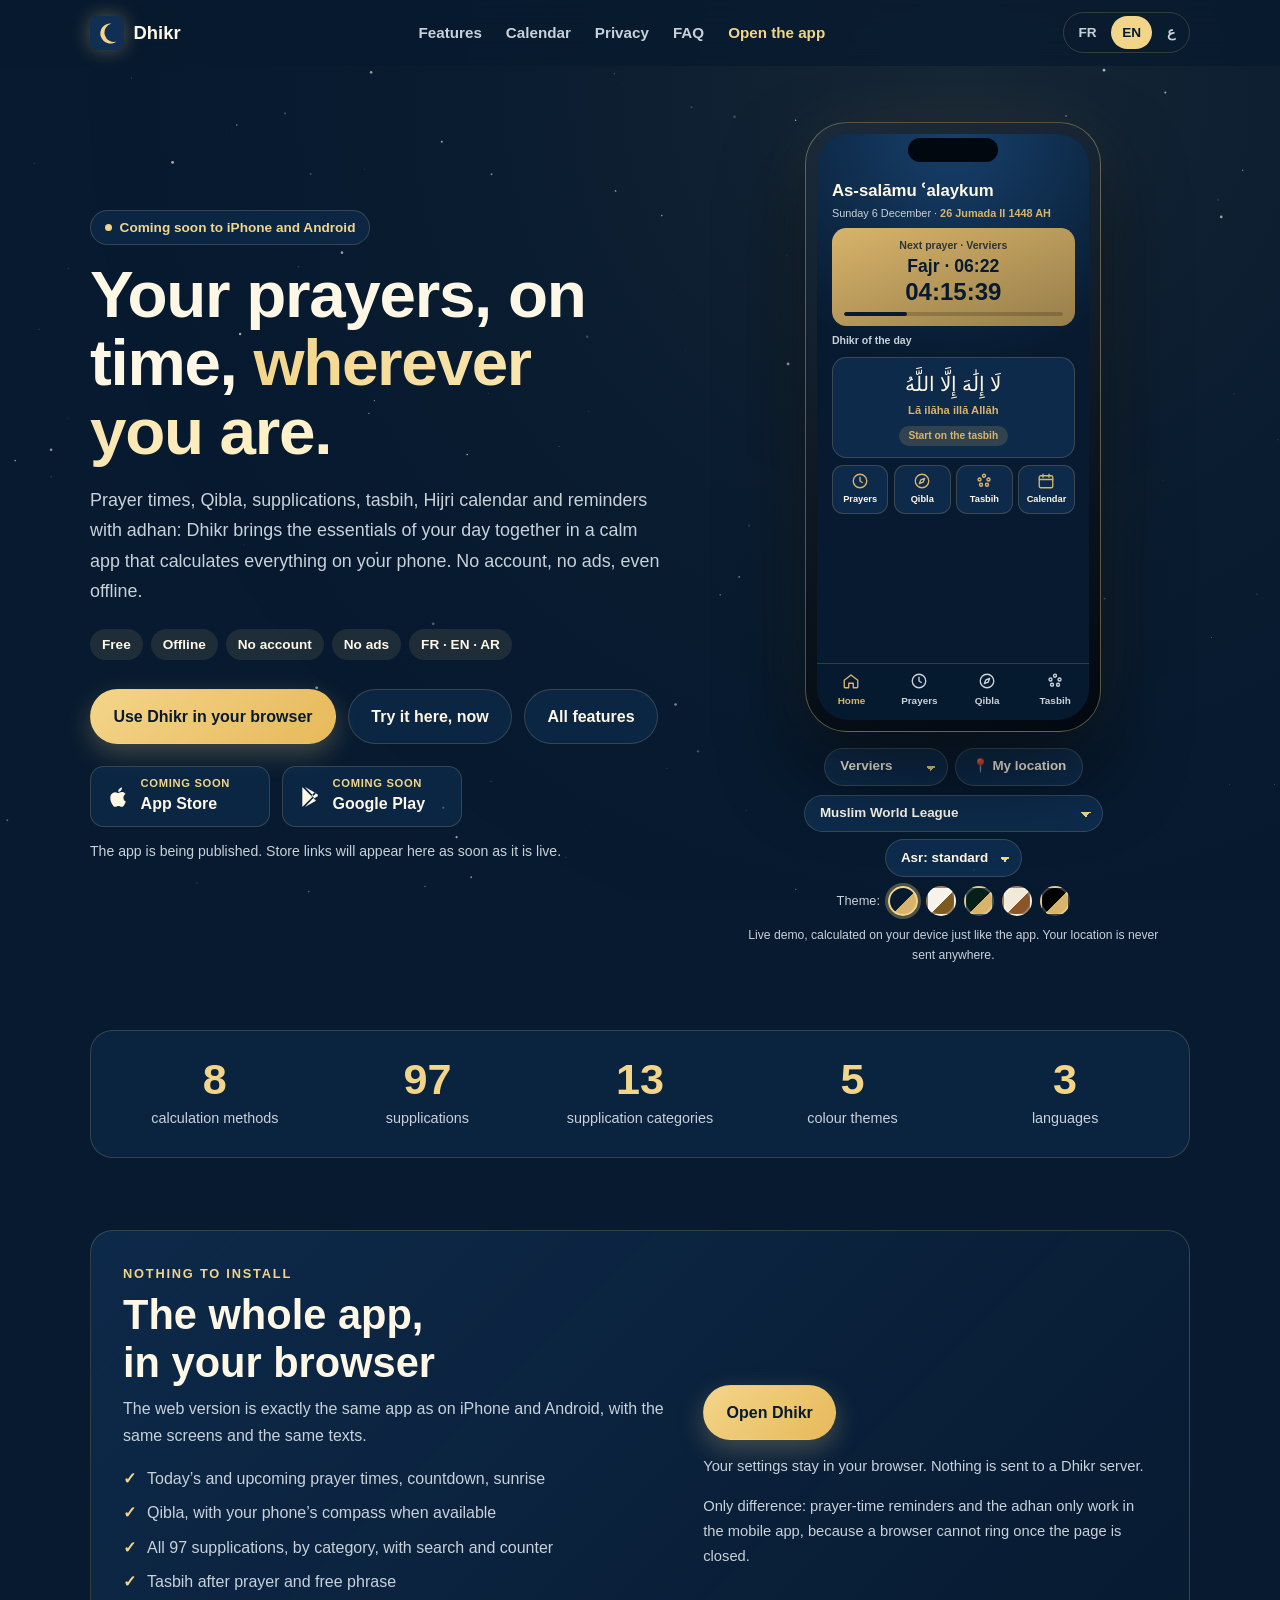
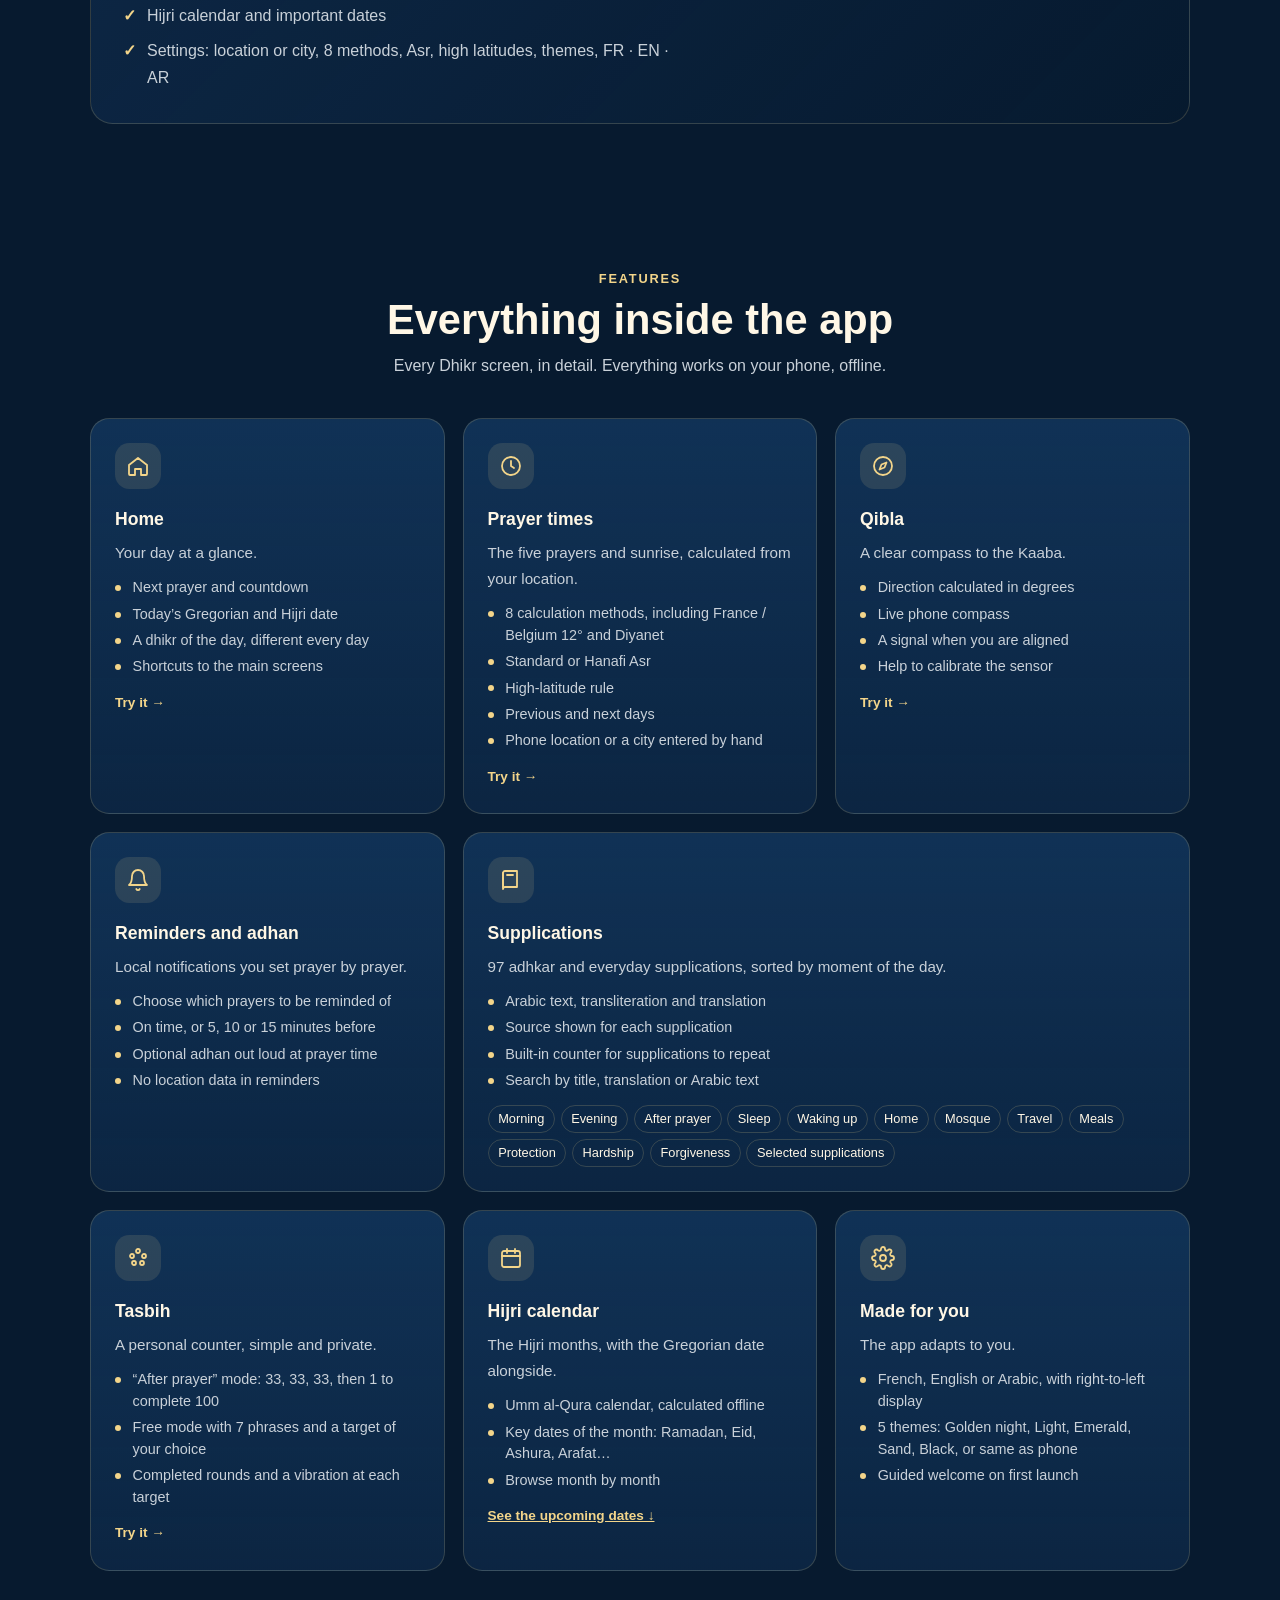
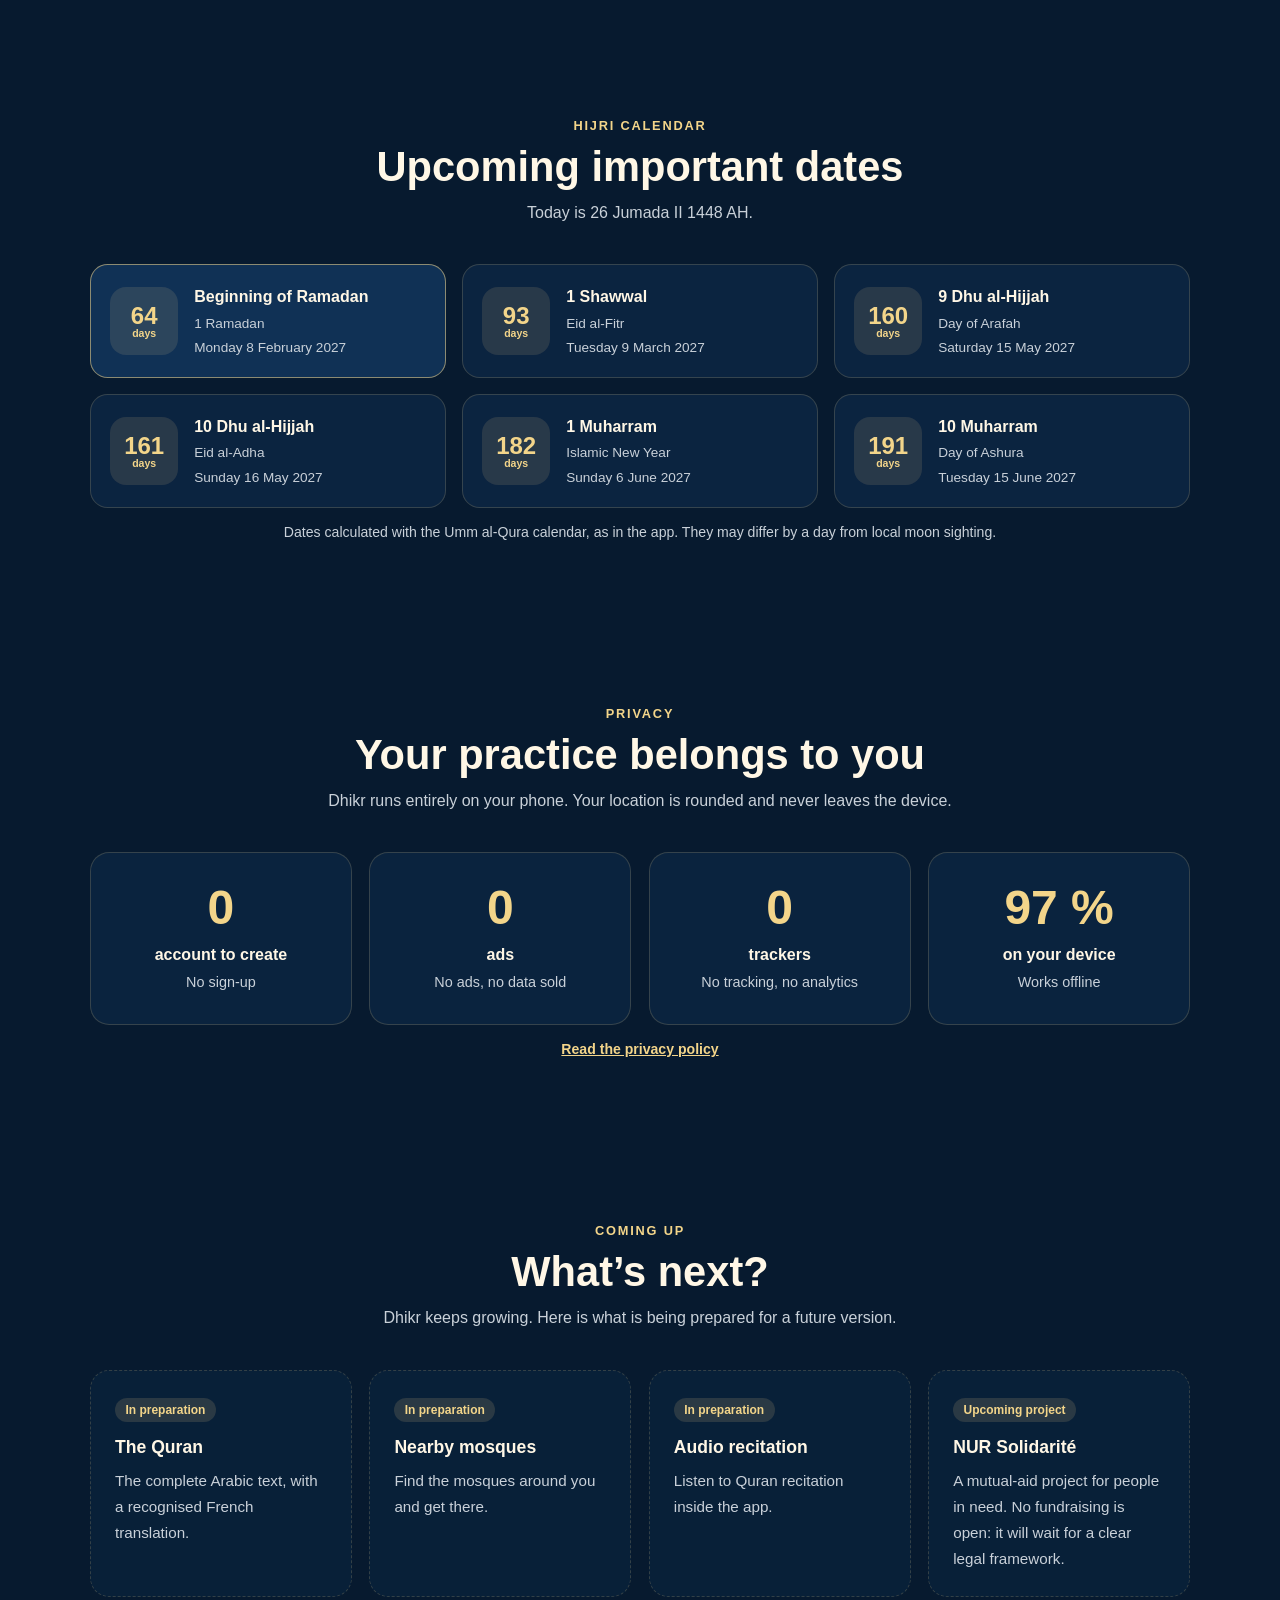
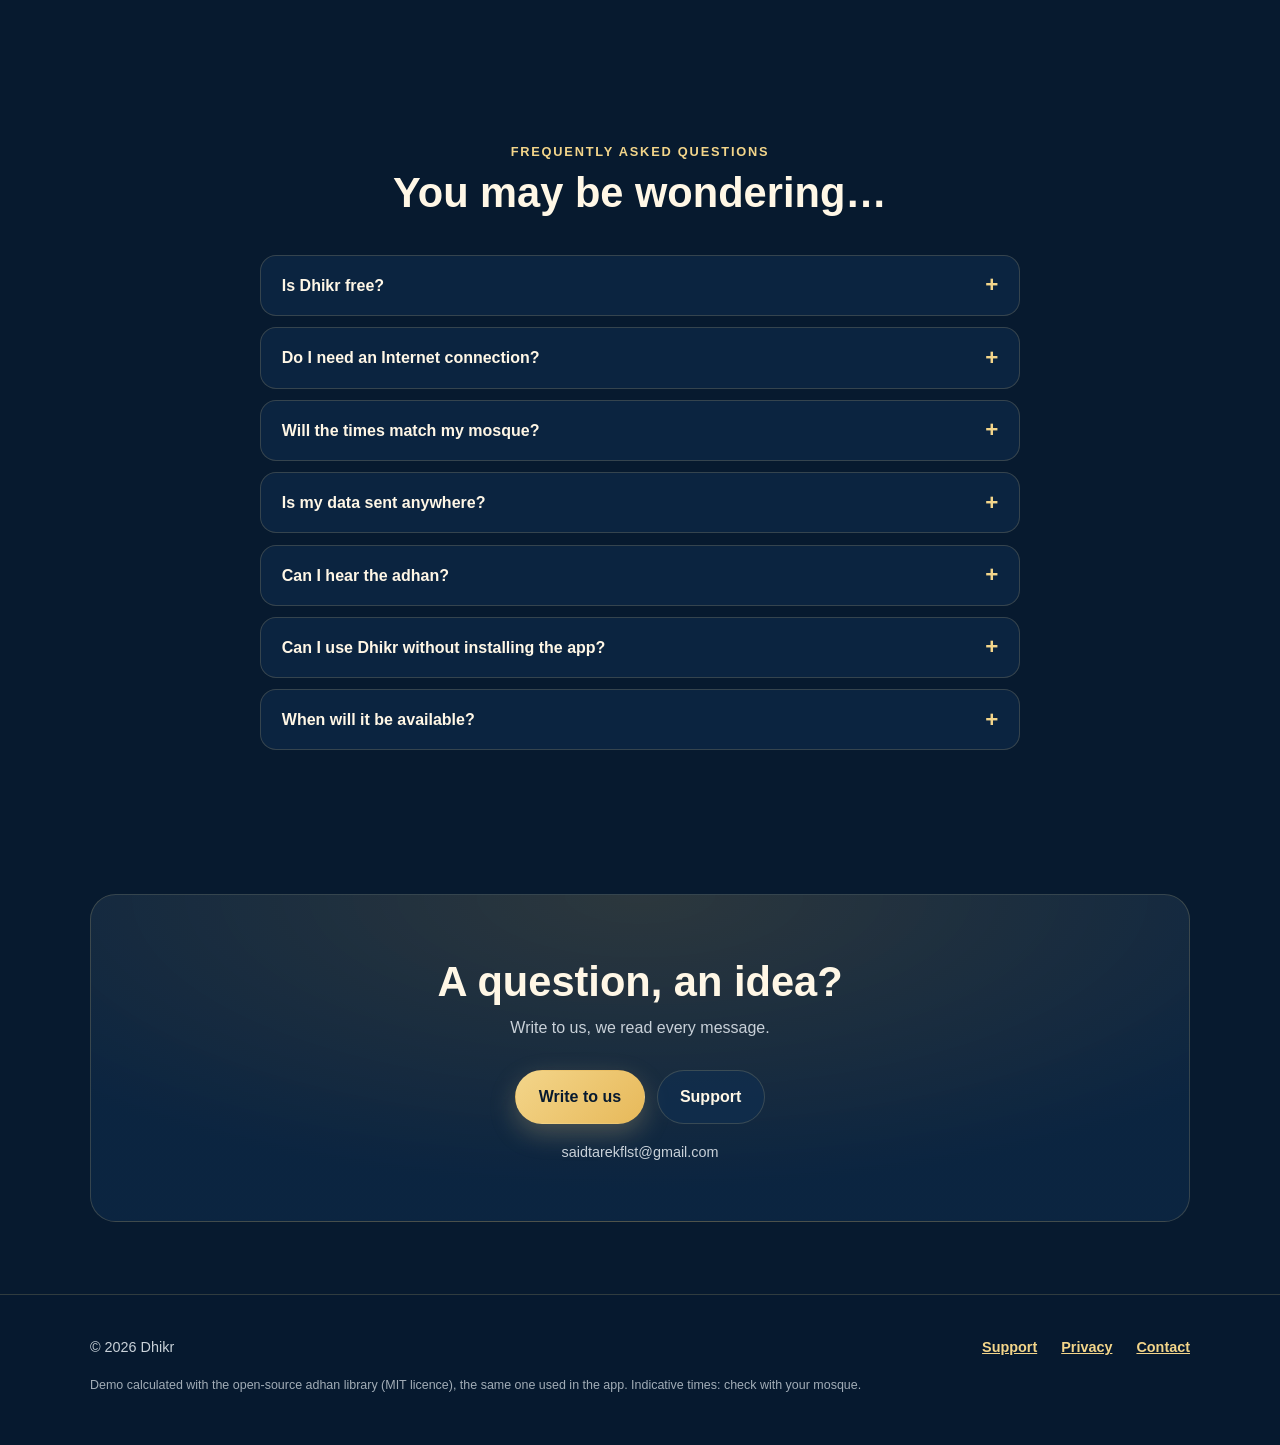
==== commit 0d3f54f2: "Ajoute la vraie app Dhikr en version web (dossier app/) - app/ : build web de l'app (nur-daily-grace" ====
--- a/index.html
+++ b/index.html
@@ -58,6 +58,14 @@
       .btn:hover { transform: translateY(-2px); }
       .btn.primary { background: linear-gradient(135deg, var(--gold), var(--gold-2)); color: var(--night); border-color: transparent; box-shadow: 0 .6rem 1.6rem rgba(243, 213, 138, .25); }
       .btn.ghost { background: rgba(16, 47, 82, .6); color: var(--ivory); }
+      .menu a.app-link { color: var(--gold); }
+      .webapp { display: grid; grid-template-columns: 1.1fr .9fr; gap: 1.6rem; align-items: center; padding: 2rem; border-radius: 1.4rem; border: 1px solid var(--line); background: linear-gradient(135deg, rgba(16, 47, 82, .75), rgba(7, 26, 47, .6)); }
+      .webapp ul { margin: 1rem 0 0; padding: 0; list-style: none; display: grid; gap: .45rem; }
+      .webapp li { padding-inline-start: 1.5rem; position: relative; color: var(--muted); }
+      .webapp li::before { content: "✓"; position: absolute; inset-inline-start: 0; color: var(--gold); font-weight: 700; }
+      .webapp .side { display: grid; gap: .9rem; justify-items: start; }
+      .webapp .side p { margin: 0; color: var(--muted); font-size: .92rem; }
+      @media (max-width: 820px) { .webapp { grid-template-columns: 1fr; padding: 1.4rem; } }
       .stores { display: flex; flex-wrap: wrap; gap: .75rem; margin-top: 1.4rem; }
       .store { display: flex; align-items: center; gap: .6rem; padding: .55rem 1rem; border: 1px solid var(--line); border-radius: .85rem; background: rgba(16, 47, 82, .6); color: var(--ivory); min-width: 180px; }
       .store svg { width: 24px; height: 24px; flex: none; fill: var(--ivory); }
@@ -293,6 +301,7 @@
           <a href="#calendar" data-i18n="navCalendar">Calendrier</a>
           <a href="#privacy" data-i18n="navPrivacyShort">Vie privée</a>
           <a href="#faq" data-i18n="navFaq">Questions</a>
+          <a href="app/" class="app-link" data-i18n="navApp">Ouvrir l’app</a>
         </nav>
         <div class="langs" role="group" aria-label="Langue / Language / اللغة">
           <button type="button" data-lang="fr" aria-pressed="true">FR</button>
@@ -318,7 +327,8 @@
               <li data-i18n="hp5">FR · EN · AR</li>
             </ul>
             <div class="cta">
-              <a class="btn primary" href="#demo" data-i18n="ctaTry">Essayer ici, maintenant</a>
+              <a class="btn primary" href="app/" data-i18n="ctaApp">Utiliser Dhikr dans le navigateur</a>
+              <a class="btn ghost" href="#demo" data-i18n="ctaTry">Essayer ici, maintenant</a>
               <a class="btn ghost" href="#features" data-i18n="ctaMore">Toutes les fonctionnalités</a>
             </div>
             <div class="stores">
@@ -458,6 +468,32 @@
         </div>
       </section>
 
+      <!-- Version web : la vraie app dans le navigateur -->
+      <section class="block" id="web" style="padding-top:0">
+        <div class="wrap">
+          <div class="webapp reveal">
+            <div>
+              <div class="eyebrow" data-i18n="webEyebrow">Sans rien installer</div>
+              <h2 data-i18n="webTitle">Toute l’application, dans votre navigateur</h2>
+              <p class="sub" data-i18n="webSub">La version web est exactement la même application que sur iPhone et Android, avec les mêmes écrans et les mêmes textes.</p>
+              <ul>
+                <li data-i18n="web1">Horaires du jour et des jours suivants, compte à rebours, lever du soleil</li>
+                <li data-i18n="web2">Qibla, avec la boussole du téléphone quand elle est disponible</li>
+                <li data-i18n="web3">Les 97 invocations, par catégorie, avec recherche et compteur</li>
+                <li data-i18n="web4">Tasbih après la prière et formule libre</li>
+                <li data-i18n="web5">Calendrier hégirien et dates importantes</li>
+                <li data-i18n="web6">Réglages : position ou ville, 8 méthodes, Asr, hautes latitudes, thèmes, FR · EN · AR</li>
+              </ul>
+            </div>
+            <div class="side">
+              <a class="btn primary" href="app/" data-i18n="webBtn">Ouvrir Dhikr</a>
+              <p data-i18n="webNote1">Vos réglages restent dans votre navigateur. Rien n’est envoyé à un serveur Dhikr.</p>
+              <p data-i18n="webNote2">Seule différence : les rappels à l’heure de la prière et l’adhan ne fonctionnent que dans l’application mobile, car un navigateur ne peut pas sonner quand la page est fermée.</p>
+            </div>
+          </div>
+        </div>
+      </section>
+
       <!-- Fonctionnalités détaillées -->
       <section class="block" id="features">
         <div class="wrap">
@@ -642,6 +678,7 @@
             <details class="reveal"><summary data-i18n="fq3">Les horaires correspondent-ils à ma mosquée&nbsp;?</summary><p data-i18n="fa3">Choisissez dans les réglages la méthode de votre mosquée : 8 méthodes sont proposées, dont France / Belgique 12°, Diyanet et Ligue islamique mondiale, avec l’Asr standard ou hanafite. En cas de doute, comparez avec votre mosquée.</p></details>
             <details class="reveal"><summary data-i18n="fq4">Mes données sont-elles envoyées quelque part&nbsp;?</summary><p data-i18n="fa4">Non. Pas de compte, pas de serveur Dhikr. Votre position est arrondie et reste sur l’appareil. Vous pouvez aussi saisir votre ville à la main.</p></details>
             <details class="reveal"><summary data-i18n="fq5">Peut-on entendre l’adhan&nbsp;?</summary><p data-i18n="fa5">Oui, en option : le début de l’adhan (30 secondes au plus) peut remplacer le son du rappel à l’heure de la prière. Sur iPhone, le mode silencieux le coupe aussi.</p></details>
+            <details class="reveal"><summary data-i18n="fq7">Peut-on utiliser Dhikr sans installer l’application&nbsp;?</summary><p data-i18n="fa7">Oui. Ouvrez la version web depuis cette page : ce sont les mêmes écrans que dans l’app. Seuls les rappels de prière et l’adhan demandent l’application mobile.</p></details>
             <details class="reveal"><summary data-i18n="fq6">Quand sera-t-elle disponible&nbsp;?</summary><p data-i18n="fa6">L’application est en cours de publication sur l’App Store et Google Play. Les liens apparaîtront sur cette page.</p></details>
           </div>
         </div>
@@ -689,6 +726,15 @@
             lead: "Prayer times, Qibla, supplications, tasbih, Hijri calendar and reminders with adhan: Dhikr brings the essentials of your day together in a calm app that calculates everything on your phone. No account, no ads, even offline.",
             hp1: "Free", hp2: "Offline", hp3: "No account", hp4: "No ads", hp5: "FR · EN · AR",
             ctaTry: "Try it here, now", ctaMore: "All features",
+            navApp: "Open the app", ctaApp: "Use Dhikr in your browser",
+            webEyebrow: "Nothing to install", webTitle: "The whole app, in your browser",
+            webSub: "The web version is exactly the same app as on iPhone and Android, with the same screens and the same texts.",
+            web1: "Today’s and upcoming prayer times, countdown, sunrise", web2: "Qibla, with your phone’s compass when available",
+            web3: "All 97 supplications, by category, with search and counter", web4: "Tasbih after prayer and free phrase",
+            web5: "Hijri calendar and important dates", web6: "Settings: location or city, 8 methods, Asr, high latitudes, themes, FR · EN · AR",
+            webBtn: "Open Dhikr", webNote1: "Your settings stay in your browser. Nothing is sent to a Dhikr server.",
+            webNote2: "Only difference: prayer-time reminders and the adhan only work in the mobile app, because a browser cannot ring once the page is closed.",
+            fq7: "Can I use Dhikr without installing the app?", fa7: "Yes. Open the web version from this page: it has the same screens as the app. Only prayer reminders and the adhan need the mobile app.",
             soon: "Coming soon",
             storeNote: "The app is being published. Store links will appear here as soon as it is live.",
             mockNext: "Next prayer", dodTitle: "Dhikr of the day", dodGo: "Start on the tasbih", scCal: "Calendar",
@@ -764,6 +810,15 @@
             lead: "مواقيت الصلاة، والقبلة، والأدعية، والتسبيح، والتقويم الهجري، والتذكير مع الأذان: يجمع «ذِكْر» أساسيات يومك في تطبيق هادئ يحسب كل شيء على هاتفك. دون حساب، ودون إعلانات، حتى دون إنترنت.",
             hp1: "مجاني", hp2: "دون إنترنت", hp3: "دون حساب", hp4: "دون إعلانات", hp5: "FR · EN · AR",
             ctaTry: "جرّبه هنا الآن", ctaMore: "كل المزايا",
+            navApp: "افتح التطبيق", ctaApp: "استخدم Dhikr في المتصفح",
+            webEyebrow: "دون أي تثبيت", webTitle: "التطبيق كاملًا في متصفحك",
+            webSub: "النسخة الإلكترونية هي التطبيق نفسه الموجود على iPhone وAndroid، بالشاشات نفسها والنصوص نفسها.",
+            web1: "مواقيت اليوم والأيام التالية، والعدّ التنازلي، والشروق", web2: "القبلة، مع بوصلة الهاتف عند توفرها",
+            web3: "الأدعية الـ97 حسب الفئة، مع البحث والعدّاد", web4: "التسبيح بعد الصلاة وذكر حر",
+            web5: "التقويم الهجري والمناسبات المهمة", web6: "الإعدادات: الموقع أو المدينة، 8 طرق، العصر، خطوط العرض العليا، المظاهر، FR · EN · AR",
+            webBtn: "افتح Dhikr", webNote1: "تبقى إعداداتك في متصفحك. لا يُرسل أي شيء إلى خادم Dhikr.",
+            webNote2: "الفرق الوحيد: تنبيهات أوقات الصلاة والأذان تعمل في تطبيق الهاتف فقط، لأن المتصفح لا يستطيع التنبيه بعد إغلاق الصفحة.",
+            fq7: "هل يمكن استخدام Dhikr دون تثبيت التطبيق؟", fa7: "نعم. افتح النسخة الإلكترونية من هذه الصفحة: فيها الشاشات نفسها الموجودة في التطبيق. التنبيهات والأذان فقط تحتاج إلى تطبيق الهاتف.",
             soon: "قريبًا",
             storeNote: "التطبيق قيد النشر. ستظهر روابط المتاجر هنا فور إتاحته.",
             mockNext: "الصلاة القادمة", dodTitle: "ذكر اليوم", dodGo: "ابدأ بالتسبيح", scCal: "التقويم",
